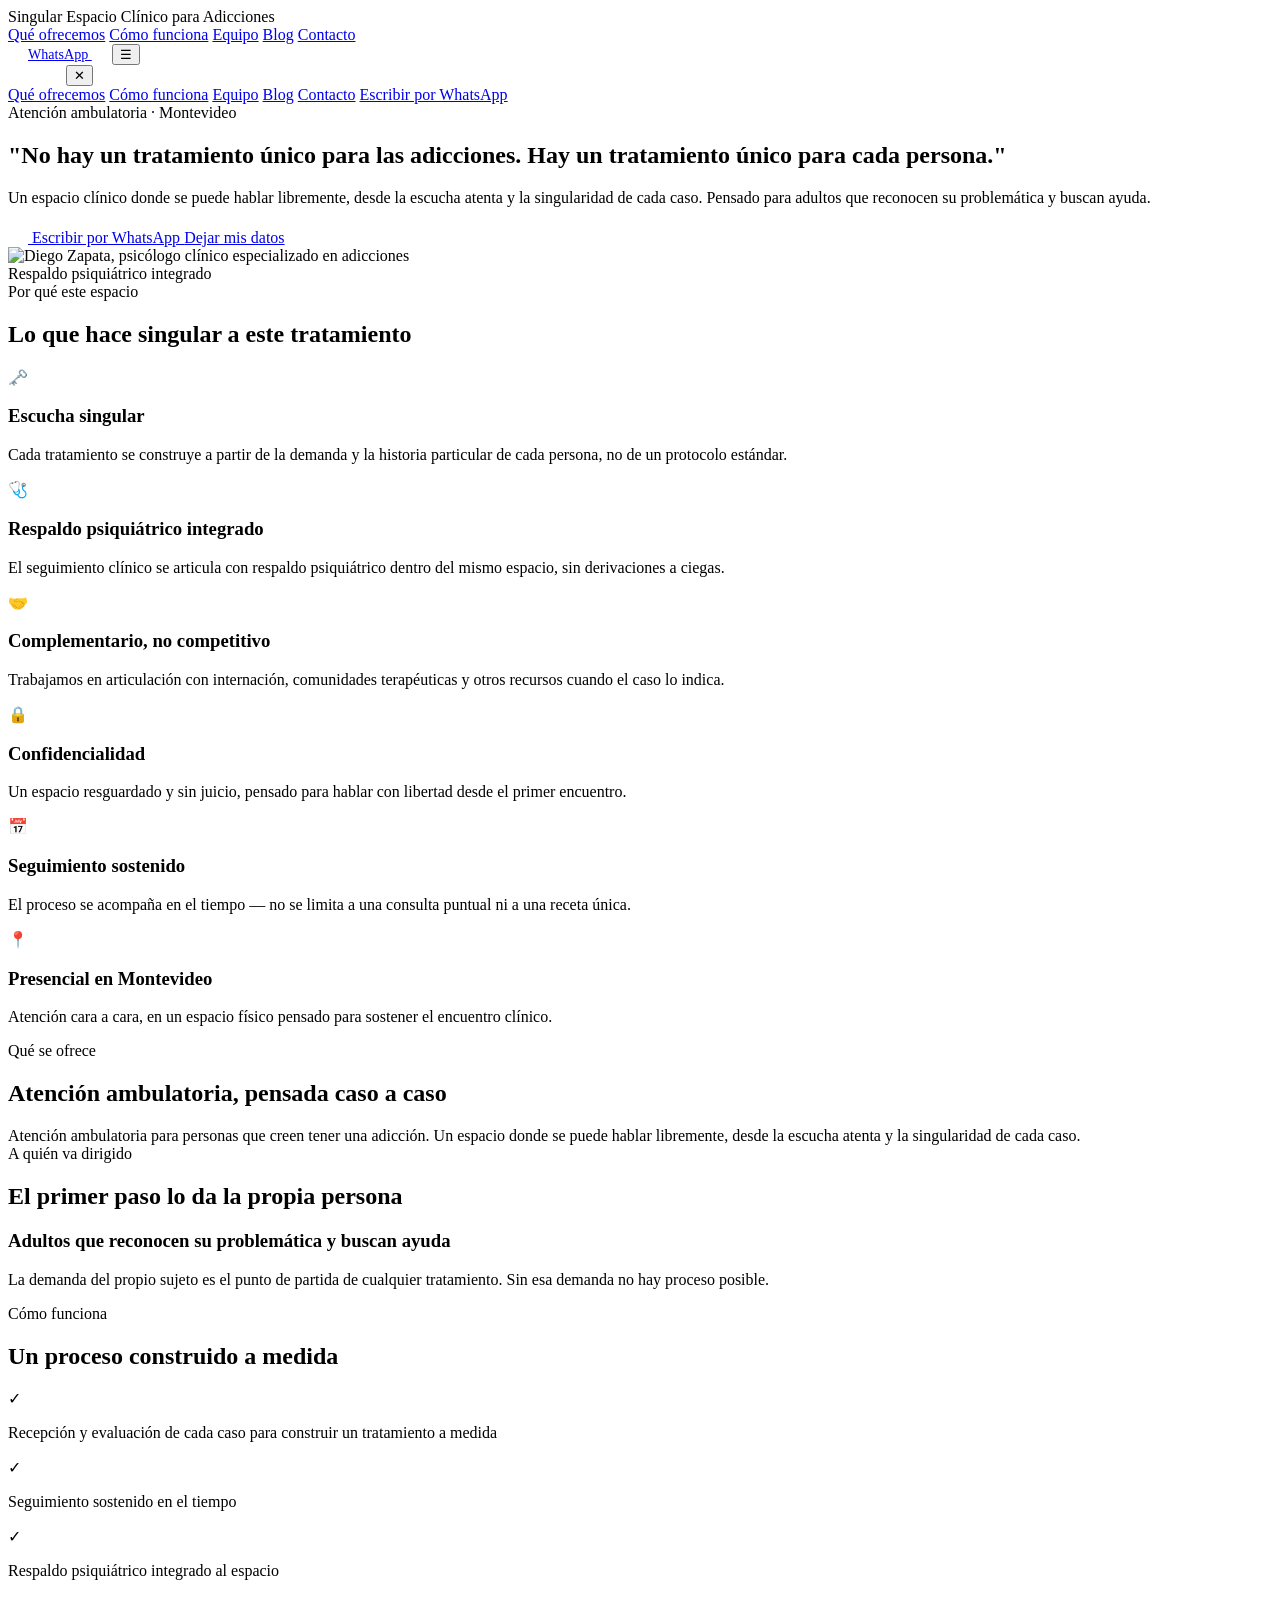
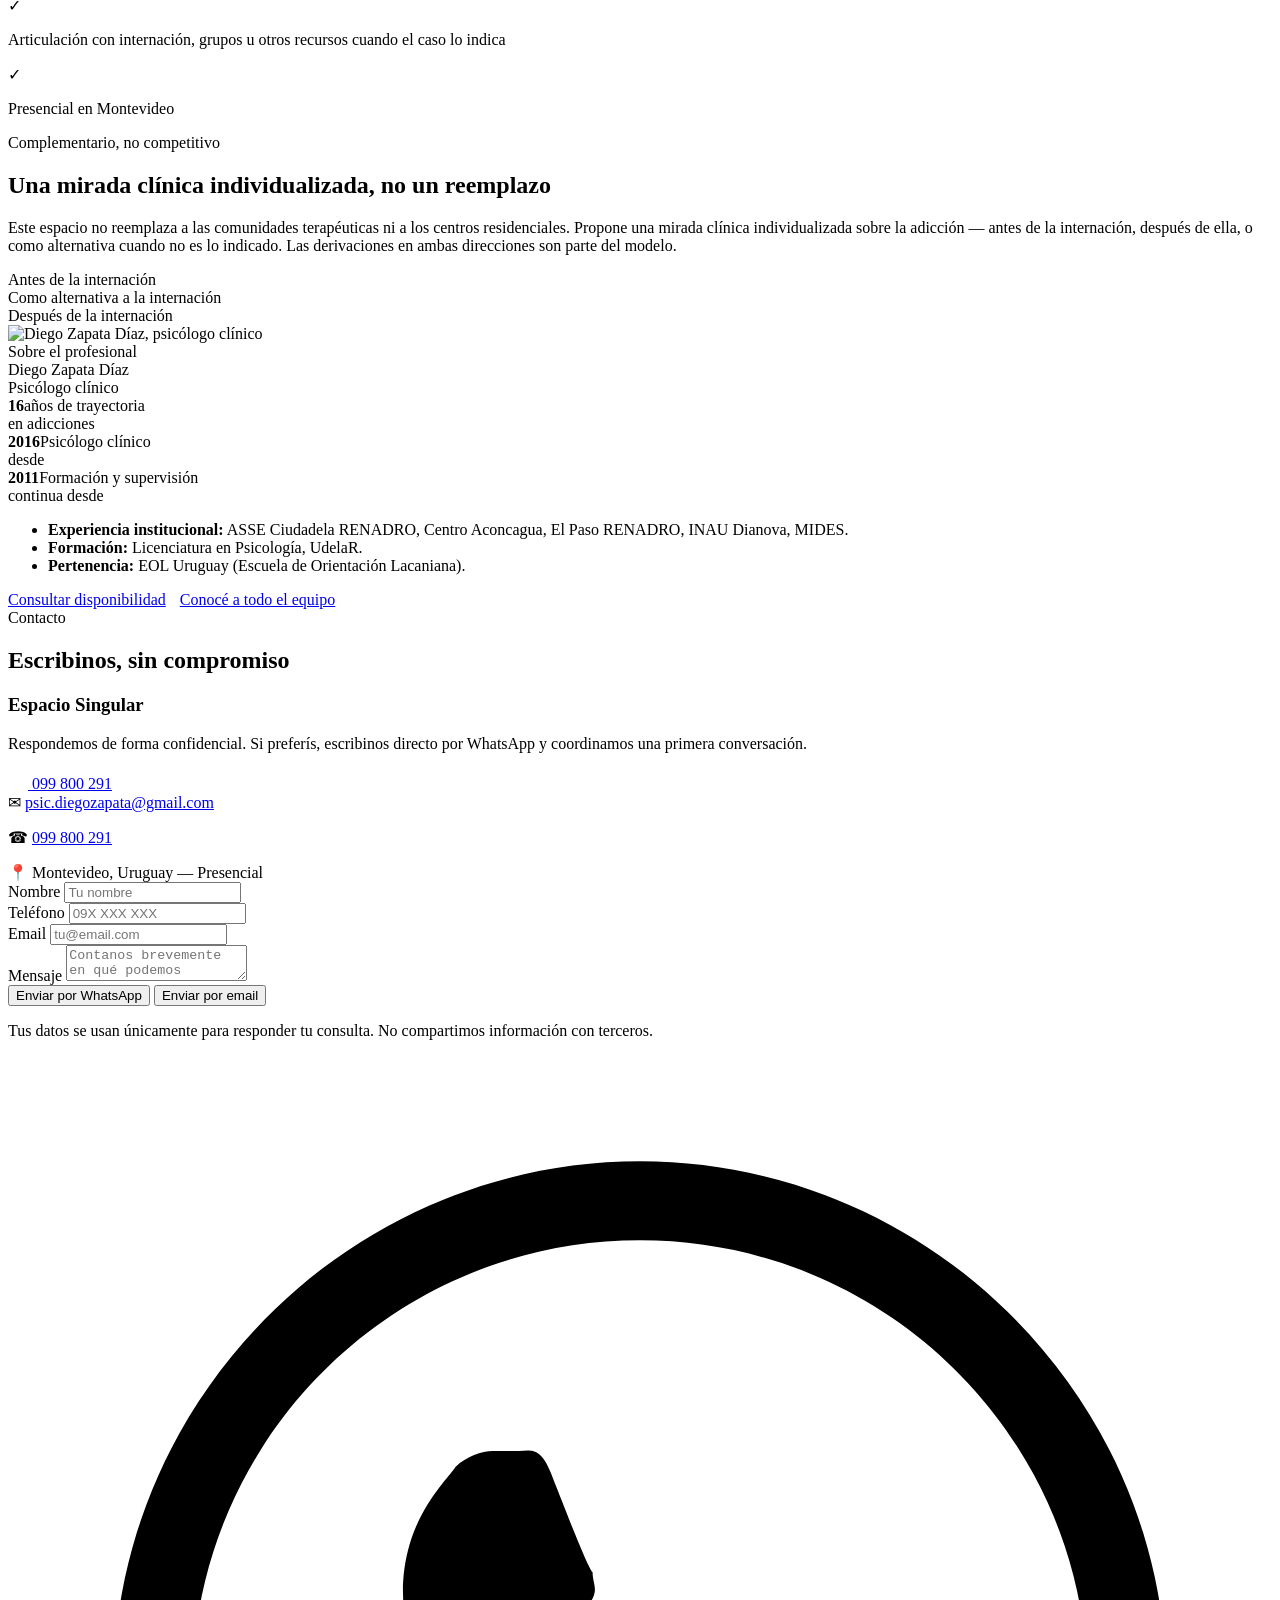
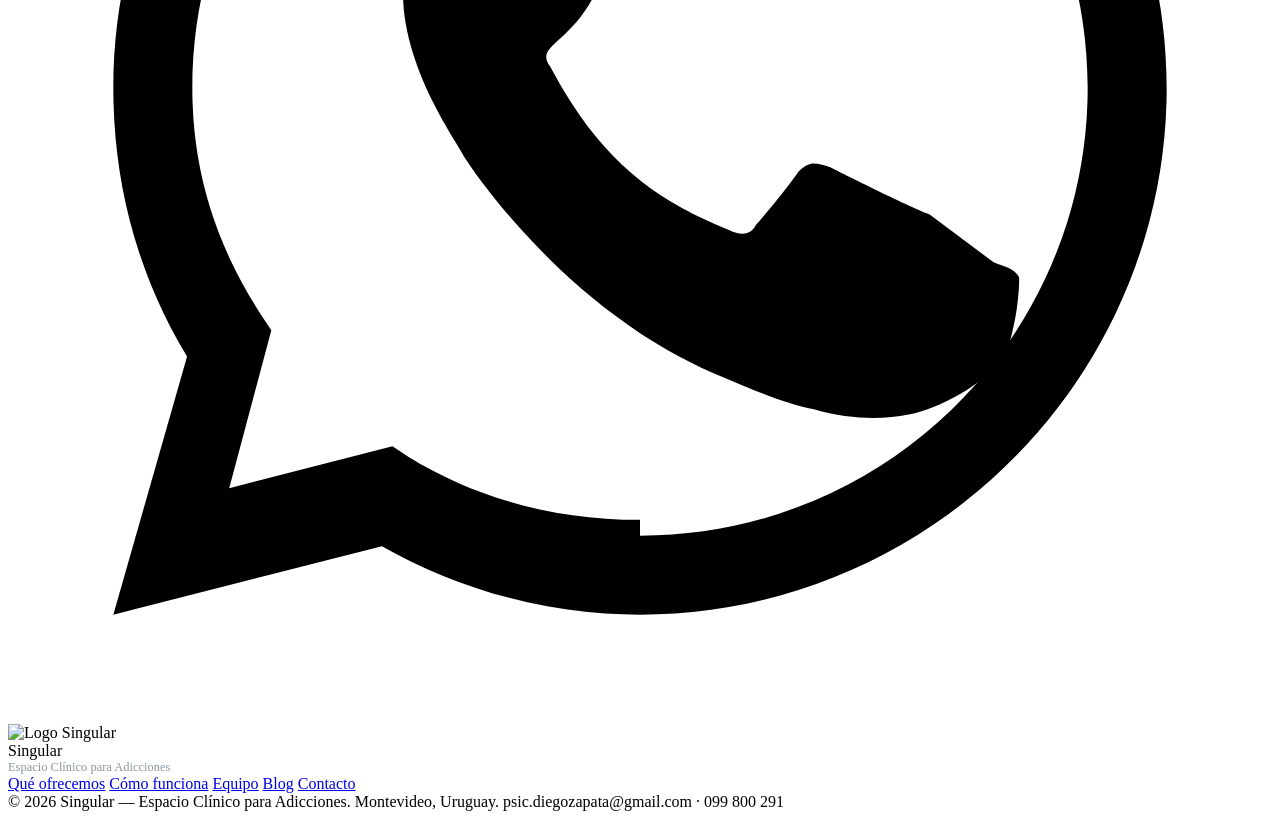
==== index.html @ d4e0ecab "Add files via upload" ====
﻿<!DOCTYPE html>
<html lang="es-UY">
<head>
<meta charset="UTF-8">
<meta name="viewport" content="width=device-width, initial-scale=1.0">
<title>Singular — Espacio Clínico para Adicciones | Montevideo</title>
<meta name="description" content="Atención ambulatoria e individualizada para personas que reconocen una adicción y buscan ayuda. Psicólogo Diego Zapata. Presencial en Montevideo.">
<link rel="preconnect" href="https://fonts.googleapis.com">
<link rel="preconnect" href="https://fonts.gstatic.com" crossorigin>
<link href="https://fonts.googleapis.com/css2?family=Lora:ital,wght@0,500;0,600;0,700;1,500&family=Inter:wght@400;500;600;700;800&display=swap" rel="stylesheet">
<link rel="stylesheet" href="styles.css">
</head>
<body>

<header>
  <nav>
    <div class="brand">
      <span class="brand-name">Singular</span>
      <span class="brand-tag">Espacio Clínico para Adicciones</span>
    </div>
    <div class="nav-links">
      <a href="#que-ofrece">Qué ofrecemos</a>
      <a href="#como-funciona">Cómo funciona</a>
      <a href="equipo.html">Equipo</a>
      <a href="blog.html">Blog</a>
      <a href="#contacto">Contacto</a>
    </div>
    <div class="nav-cta">
      <a class="btn btn-whatsapp" href="https://wa.me/59899800291?text=Hola%2C%20me%20gustar%C3%ADa%20recibir%20informaci%C3%B3n%20sobre%20el%20tratamiento." target="_blank" rel="noopener" style="padding:11px 20px;font-size:.88rem;">
        WhatsApp
      </a>
      <button class="burger" onclick="document.getElementById('mobileMenu').classList.add('open')" aria-label="Abrir menú">☰</button>
    </div>
  </nav>
</header>

<div class="mobile-menu" id="mobileMenu">
  <div class="mobile-menu-top">
    <span class="brand-name" style="color:#fff;">Singular</span>
    <button class="mobile-menu-close" onclick="document.getElementById('mobileMenu').classList.remove('open')" aria-label="Cerrar menú">✕</button>
  </div>
  <a href="#que-ofrece" onclick="document.getElementById('mobileMenu').classList.remove('open')">Qué ofrecemos</a>
  <a href="#como-funciona" onclick="document.getElementById('mobileMenu').classList.remove('open')">Cómo funciona</a>
  <a href="equipo.html">Equipo</a>
  <a href="blog.html">Blog</a>
  <a href="#contacto" onclick="document.getElementById('mobileMenu').classList.remove('open')">Contacto</a>
  <a class="btn btn-whatsapp" style="margin-top:10px;" href="https://wa.me/59899800291?text=Hola%2C%20me%20gustar%C3%ADa%20recibir%20informaci%C3%B3n%20sobre%20el%20tratamiento." target="_blank" rel="noopener">Escribir por WhatsApp</a>
</div>

<!-- HERO -->
<section class="hero" id="inicio">
  <div class="hero-blob"></div>
  <div class="wrap">
    <div>
      <div class="eyebrow">Atención ambulatoria · Montevideo</div>
      <h1 class="quote">"No hay un tratamiento único para las adicciones. Hay <span>un tratamiento único para cada persona.</span>"</h1>
      <p class="hero-sub">Un espacio clínico donde se puede hablar libremente, desde la escucha atenta y la singularidad de cada caso. Pensado para adultos que reconocen su problemática y buscan ayuda.</p>
      <div class="hero-ctas">
        <a class="btn btn-whatsapp" href="https://wa.me/59899800291?text=Hola%2C%20me%20gustar%C3%ADa%20recibir%20informaci%C3%B3n%20sobre%20el%20tratamiento." target="_blank" rel="noopener">
          <svg width="20" height="20" viewBox="0 0 24 24" fill="#fff"><path d="M17.5 14.4c-.3-.1-1.7-.8-1.9-.9-.3-.1-.4-.1-.6.1-.2.3-.7.9-.8 1-.1.2-.3.2-.5.1-1.5-.6-2.5-1.4-3.4-3.1-.3-.4.3-.4.8-1.3.1-.2 0-.3 0-.5-.1-.1-.6-1.4-.8-1.9-.2-.5-.4-.4-.6-.4h-.5c-.2 0-.5.1-.7.3-.2.3-1 1-1 2.4s1 2.8 1.1 3c.1.2 2 3.1 5 4.3.7.3 1.2.5 1.7.6.7.2 1.3.2 1.8.1.6-.1 1.7-.7 1.9-1.3.2-.7.2-1.2.2-1.3-.1-.2-.3-.2-.5-.3z"/><path d="M12 2C6.5 2 2 6.5 2 12c0 1.9.5 3.6 1.4 5.1L2 22l5.1-1.3c1.4.8 3.1 1.3 4.9 1.3 5.5 0 10-4.5 10-10S17.5 2 12 2zm0 18.2c-1.6 0-3.1-.4-4.4-1.2l-.3-.2-3.1.8.8-3-.2-.3C3.9 14.9 3.5 13.5 3.5 12c0-4.7 3.8-8.5 8.5-8.5s8.5 3.8 8.5 8.5-3.8 8.5-8.5 8.5z"/></svg>
          Escribir por WhatsApp
        </a>
        <a class="btn btn-outline" href="#contacto">Dejar mis datos</a>
      </div>
    </div>
    <div class="hero-photo-wrap">
      <img class="hero-photo" src="psic diego zapata image.png" alt="Diego Zapata, psicólogo clínico especializado en adicciones">
      <div class="hero-badge"><span class="dot"></span> Respaldo psiquiátrico integrado</div>
    </div>
  </div>
</section>

<!-- POR QUÉ ESTE ESPACIO -->
<section id="por-que" style="padding-bottom:0;">
  <div class="wrap">
    <div class="section-head center">
      <div class="eyebrow" style="justify-content:center;">Por qué este espacio</div>
      <h2>Lo que hace singular a este tratamiento</h2>
    </div>
    <div class="why-grid">
      <div class="why-card">
        <div class="why-icon">🗝️</div>
        <h3>Escucha singular</h3>
        <p>Cada tratamiento se construye a partir de la demanda y la historia particular de cada persona, no de un protocolo estándar.</p>
      </div>
      <div class="why-card">
        <div class="why-icon">🩺</div>
        <h3>Respaldo psiquiátrico integrado</h3>
        <p>El seguimiento clínico se articula con respaldo psiquiátrico dentro del mismo espacio, sin derivaciones a ciegas.</p>
      </div>
      <div class="why-card">
        <div class="why-icon">🤝</div>
        <h3>Complementario, no competitivo</h3>
        <p>Trabajamos en articulación con internación, comunidades terapéuticas y otros recursos cuando el caso lo indica.</p>
      </div>
      <div class="why-card">
        <div class="why-icon">🔒</div>
        <h3>Confidencialidad</h3>
        <p>Un espacio resguardado y sin juicio, pensado para hablar con libertad desde el primer encuentro.</p>
      </div>
      <div class="why-card">
        <div class="why-icon">📅</div>
        <h3>Seguimiento sostenido</h3>
        <p>El proceso se acompaña en el tiempo — no se limita a una consulta puntual ni a una receta única.</p>
      </div>
      <div class="why-card">
        <div class="why-icon">📍</div>
        <h3>Presencial en Montevideo</h3>
        <p>Atención cara a cara, en un espacio físico pensado para sostener el encuentro clínico.</p>
      </div>
    </div>
  </div>
</section>

<!-- QUÉ SE OFRECE -->
<section id="que-ofrece">
  <div class="wrap">
    <div class="section-head">
      <div class="eyebrow">Qué se ofrece</div>
      <h2>Atención ambulatoria, pensada caso a caso</h2>
    </div>
    <div class="offer-card">
      Atención ambulatoria para personas que creen tener una adicción. Un espacio donde se puede hablar libremente, desde la escucha atenta y la singularidad de cada caso.
    </div>
  </div>
</section>

<!-- A QUIÉN VA DIRIGIDO -->
<section style="padding-top:0;">
  <div class="wrap">
    <div class="section-head">
      <div class="eyebrow">A quién va dirigido</div>
      <h2>El primer paso lo da la propia persona</h2>
    </div>
    <div class="audience-box">
      <h3>Adultos que reconocen su problemática y buscan ayuda</h3>
      <p>La demanda del propio sujeto es el punto de partida de cualquier tratamiento. Sin esa demanda no hay proceso posible.</p>
    </div>
  </div>
</section>

<!-- CÓMO FUNCIONA -->
<section id="como-funciona">
  <div class="wrap">
    <div class="section-head center">
      <div class="eyebrow" style="justify-content:center;">Cómo funciona</div>
      <h2>Un proceso construido a medida</h2>
    </div>
    <div class="steps">
      <div class="step"><div class="check">✓</div><p>Recepción y evaluación de cada caso para construir un tratamiento a medida</p></div>
      <div class="step"><div class="check">✓</div><p>Seguimiento sostenido en el tiempo</p></div>
      <div class="step"><div class="check">✓</div><p>Respaldo psiquiátrico integrado al espacio</p></div>
      <div class="step"><div class="check">✓</div><p>Articulación con internación, grupos u otros recursos cuando el caso lo indica</p></div>
      <div class="step"><div class="check">✓</div><p>Presencial en Montevideo</p></div>
    </div>
  </div>
</section>

<!-- COMPLEMENTARIO -->
<section class="comp-section">
  <div class="wrap">
    <div class="eyebrow">Complementario, no competitivo</div>
    <h2>Una mirada clínica individualizada, no un reemplazo</h2>
    <p>Este espacio no reemplaza a las comunidades terapéuticas ni a los centros residenciales. Propone una mirada clínica individualizada sobre la adicción — antes de la internación, después de ella, o como alternativa cuando no es lo indicado. Las derivaciones en ambas direcciones son parte del modelo.</p>
    <div class="comp-timeline">
      <div class="comp-pill">Antes de la internación</div>
      <div class="comp-pill">Como alternativa a la internación</div>
      <div class="comp-pill">Después de la internación</div>
    </div>
  </div>
</section>

<!-- SOBRE DIEGO -->
<section id="diego">
  <div class="wrap">
    <div class="about">
      <img class="about-photo" src="psic diego zapata image.png" alt="Diego Zapata Díaz, psicólogo clínico">
      <div>
        <div class="eyebrow">Sobre el profesional</div>
        <div class="about-name">Diego Zapata Díaz</div>
        <div class="about-role">Psicólogo clínico</div>
        <div class="stat-row">
          <div class="stat"><b>16</b><span>años de trayectoria<br>en adicciones</span></div>
          <div class="stat"><b>2016</b><span>Psicólogo clínico<br>desde</span></div>
          <div class="stat"><b>2011</b><span>Formación y supervisión<br>continua desde</span></div>
        </div>
        <ul class="cred-list">
          <li><span><b>Experiencia institucional:</b> ASSE Ciudadela RENADRO, Centro Aconcagua, El Paso RENADRO, INAU Dianova, MIDES.</span></li>
          <li><span><b>Formación:</b> Licenciatura en Psicología, UdelaR.</span></li>
          <li><span><b>Pertenencia:</b> EOL Uruguay (Escuela de Orientación Lacaniana).</span></li>
        </ul>
        <div style="display:flex;gap:14px;flex-wrap:wrap;">
          <a class="btn btn-navy" href="#contacto">Consultar disponibilidad</a>
          <a class="btn btn-outline" href="equipo.html">Conocé a todo el equipo</a>
        </div>
      </div>
    </div>
  </div>
</section>

<!-- CONTACTO -->
<section class="contact-section" id="contacto">
  <div class="wrap">
    <div class="section-head center">
      <div class="eyebrow" style="justify-content:center;">Contacto</div>
      <h2>Escribinos, sin compromiso</h2>
    </div>
    <div class="contact-grid">
      <div class="contact-info-card">
        <div>
          <h3>Espacio Singular</h3>
          <p>Respondemos de forma confidencial. Si preferís, escribinos directo por WhatsApp y coordinamos una primera conversación.</p>
        </div>
        <a class="btn btn-whatsapp btn-block" href="https://wa.me/59899800291?text=Hola%2C%20me%20gustar%C3%ADa%20recibir%20informaci%C3%B3n%20sobre%20el%20tratamiento." target="_blank" rel="noopener">
          <svg width="20" height="20" viewBox="0 0 24 24" fill="#fff"><path d="M17.5 14.4c-.3-.1-1.7-.8-1.9-.9-.3-.1-.4-.1-.6.1-.2.3-.7.9-.8 1-.1.2-.3.2-.5.1-1.5-.6-2.5-1.4-3.4-3.1-.3-.4.3-.4.8-1.3.1-.2 0-.3 0-.5-.1-.1-.6-1.4-.8-1.9-.2-.5-.4-.4-.6-.4h-.5c-.2 0-.5.1-.7.3-.2.3-1 1-1 2.4s1 2.8 1.1 3c.1.2 2 3.1 5 4.3.7.3 1.2.5 1.7.6.7.2 1.3.2 1.8.1.6-.1 1.7-.7 1.9-1.3.2-.7.2-1.2.2-1.3-.1-.2-.3-.2-.5-.3z"/><path d="M12 2C6.5 2 2 6.5 2 12c0 1.9.5 3.6 1.4 5.1L2 22l5.1-1.3c1.4.8 3.1 1.3 4.9 1.3 5.5 0 10-4.5 10-10S17.5 2 12 2zm0 18.2c-1.6 0-3.1-.4-4.4-1.2l-.3-.2-3.1.8.8-3-.2-.3C3.9 14.9 3.5 13.5 3.5 12c0-4.7 3.8-8.5 8.5-8.5s8.5 3.8 8.5 8.5-3.8 8.5-8.5 8.5z"/></svg>
          099 800 291
        </a>
        <div style="display:flex;flex-direction:column;gap:16px;">
          <div class="info-line"><span class="ic">✉</span> <a href="mailto:psic.diegozapata@gmail.com">psic.diegozapata@gmail.com</a></div>
          <div class="info-line"><span class="ic">☎</span> <a href="tel:+59899800291">099 800 291</a></div>
          <div class="info-line"><span class="ic">📍</span> Montevideo, Uruguay — Presencial</div>
        </div>
      </div>

      <form class="contact-form" id="contactForm" action="https://formsubmit.co/psic.diegozapata@gmail.com" method="POST">
        <input type="hidden" name="_subject" value="Nueva consulta desde la web de Singular">
        <input type="hidden" name="_captcha" value="false">
        <input type="hidden" name="_template" value="table">
        <div class="field">
          <label for="nombre">Nombre</label>
          <input type="text" id="nombre" name="nombre" placeholder="Tu nombre" required>
        </div>
        <div class="field">
          <label for="telefono">Teléfono</label>
          <input type="tel" id="telefono" name="telefono" placeholder="09X XXX XXX" required>
        </div>
        <div class="field">
          <label for="email">Email</label>
          <input type="email" id="email" name="email" placeholder="tu@email.com">
        </div>
        <div class="field">
          <label for="mensaje">Mensaje</label>
          <textarea id="mensaje" name="mensaje" placeholder="Contanos brevemente en qué podemos ayudarte"></textarea>
        </div>
        <div class="form-actions">
          <button type="button" class="btn btn-whatsapp" onclick="enviarPorWhatsapp()">Enviar por WhatsApp</button>
          <button type="submit" class="btn btn-outline">Enviar por email</button>
        </div>
        <p class="form-msg" id="formMsg"></p>
        <p class="privacy-note">Tus datos se usan únicamente para responder tu consulta. No compartimos información con terceros.</p>
      </form>
    </div>
  </div>
</section>

<a class="float-wa" href="https://wa.me/59899800291?text=Hola%2C%20me%20gustar%C3%ADa%20recibir%20informaci%C3%B3n%20sobre%20el%20tratamiento." target="_blank" rel="noopener" aria-label="Escribir por WhatsApp">
  <svg viewBox="0 0 24 24"><path d="M17.5 14.4c-.3-.1-1.7-.8-1.9-.9-.3-.1-.4-.1-.6.1-.2.3-.7.9-.8 1-.1.2-.3.2-.5.1-1.5-.6-2.5-1.4-3.4-3.1-.3-.4.3-.4.8-1.3.1-.2 0-.3 0-.5-.1-.1-.6-1.4-.8-1.9-.2-.5-.4-.4-.6-.4h-.5c-.2 0-.5.1-.7.3-.2.3-1 1-1 2.4s1 2.8 1.1 3c.1.2 2 3.1 5 4.3.7.3 1.2.5 1.7.6.7.2 1.3.2 1.8.1.6-.1 1.7-.7 1.9-1.3.2-.7.2-1.2.2-1.3-.1-.2-.3-.2-.5-.3z"/><path d="M12 2C6.5 2 2 6.5 2 12c0 1.9.5 3.6 1.4 5.1L2 22l5.1-1.3c1.4.8 3.1 1.3 4.9 1.3 5.5 0 10-4.5 10-10S17.5 2 12 2zm0 18.2c-1.6 0-3.1-.4-4.4-1.2l-.3-.2-3.1.8.8-3-.2-.3C3.9 14.9 3.5 13.5 3.5 12c0-4.7 3.8-8.5 8.5-8.5s8.5 3.8 8.5 8.5-3.8 8.5-8.5 8.5z"/></svg>
</a>

<footer>
  <div class="wrap">
    <div class="footer-top">
      <div class="footer-brand">
        <img class="footer-logo" src="espacio singular logo.png" alt="Logo Singular">
        <div>
          <div class="footer-brand-name">Singular</div>
          <div style="font-size:.78rem;color:#8a97a2;">Espacio Clínico para Adicciones</div>
        </div>
      </div>
      <div class="footer-links">
        <a href="#que-ofrece">Qué ofrecemos</a>
        <a href="#como-funciona">Cómo funciona</a>
        <a href="equipo.html">Equipo</a>
        <a href="blog.html">Blog</a>
        <a href="#contacto">Contacto</a>
      </div>
    </div>
    <div class="footer-bottom">
      <span>© 2026 Singular — Espacio Clínico para Adicciones. Montevideo, Uruguay.</span>
      <span>psic.diegozapata@gmail.com · 099 800 291</span>
    </div>
  </div>
</footer>

<script>
  function enviarPorWhatsapp(){
    var nombre = document.getElementById('nombre').value.trim();
    var telefono = document.getElementById('telefono').value.trim();
    var mensaje = document.getElementById('mensaje').value.trim();

    if(!nombre || !telefono){
      var msg = document.getElementById('formMsg');
      msg.style.display='block';
      msg.style.color='#c0392b';
      msg.textContent='Por favor completá al menos tu nombre y teléfono.';
      return;
    }

    var texto = 'Hola, soy ' + nombre + '. Mi teléfono es ' + telefono + '.';
    if(mensaje){ texto += ' ' + mensaje; }

    var url = 'https://wa.me/59899800291?text=' + encodeURIComponent(texto);
    window.open(url, '_blank');
  }

  document.getElementById('contactForm').addEventListener('submit', function(){
    var msg = document.getElementById('formMsg');
    msg.style.display='block';
    msg.style.color='#227568';
    msg.textContent='Enviando tu consulta...';
  });
</script>

</body>
</html>
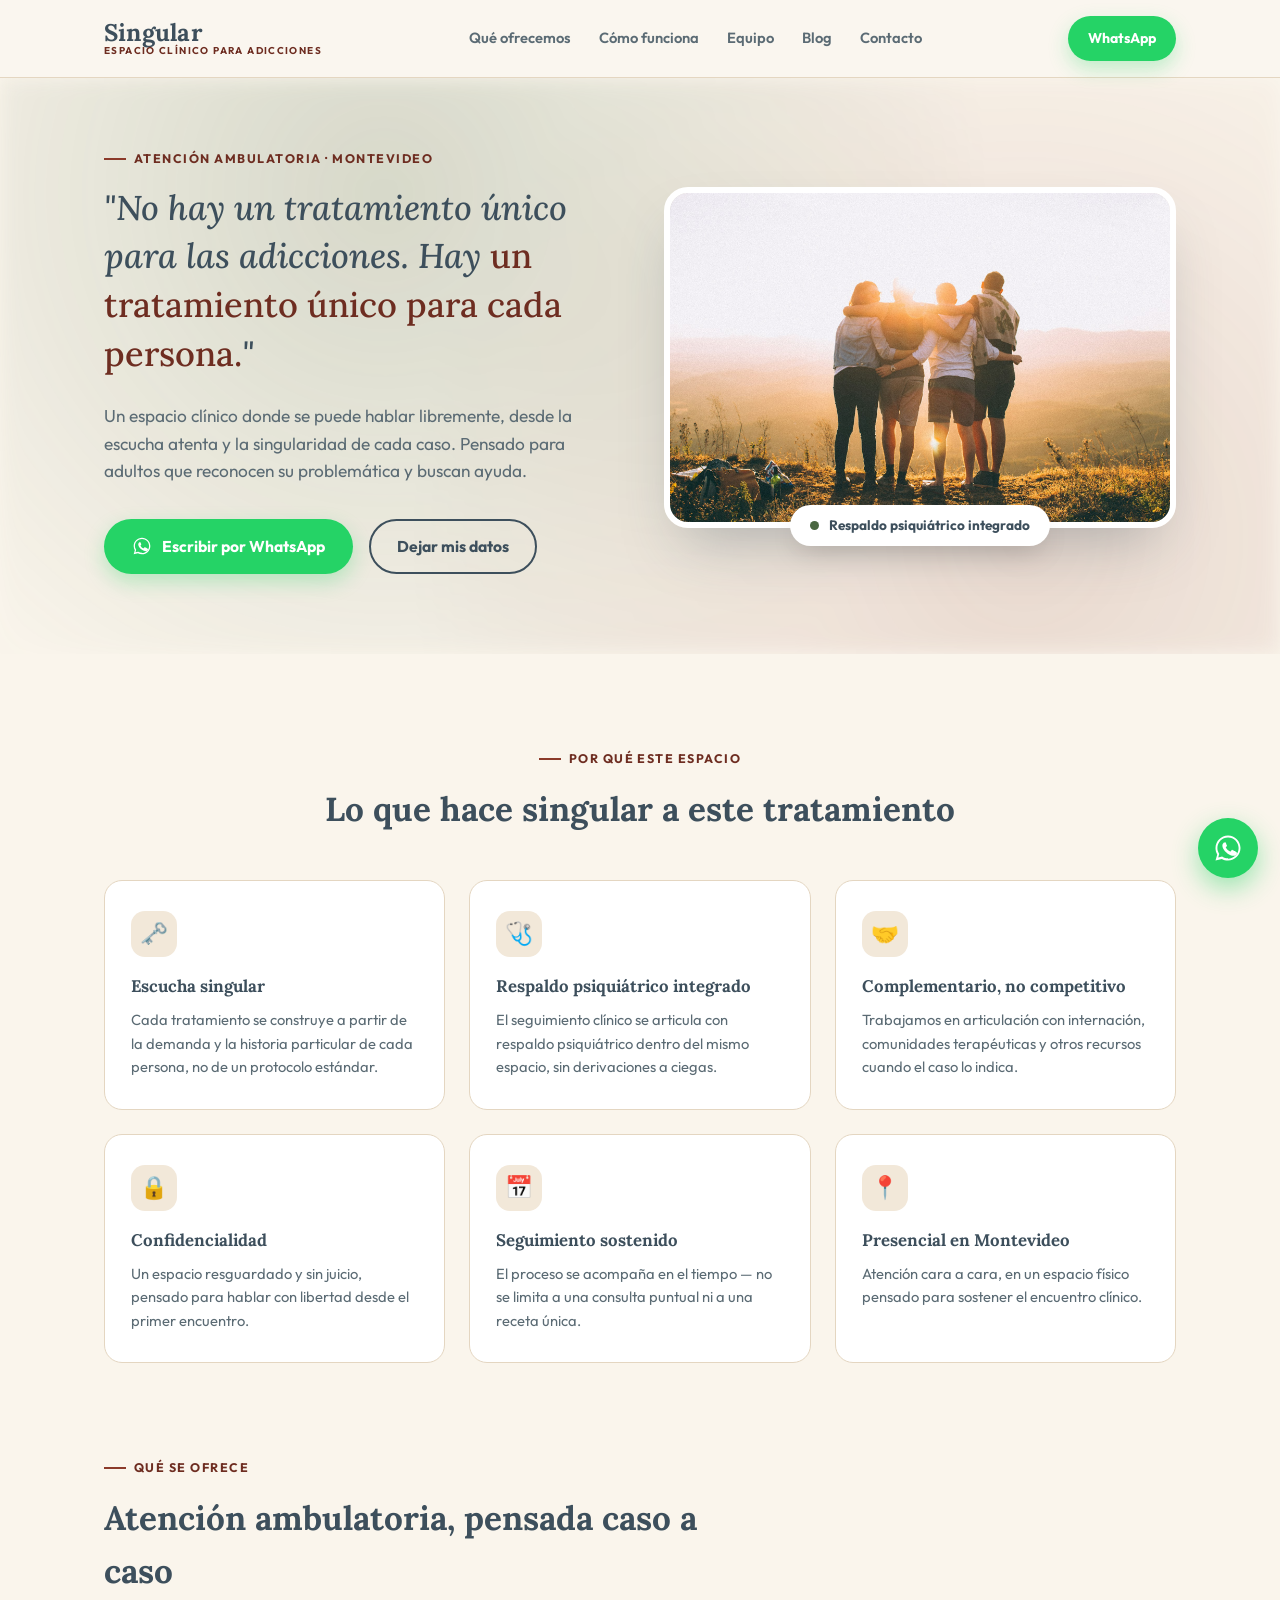
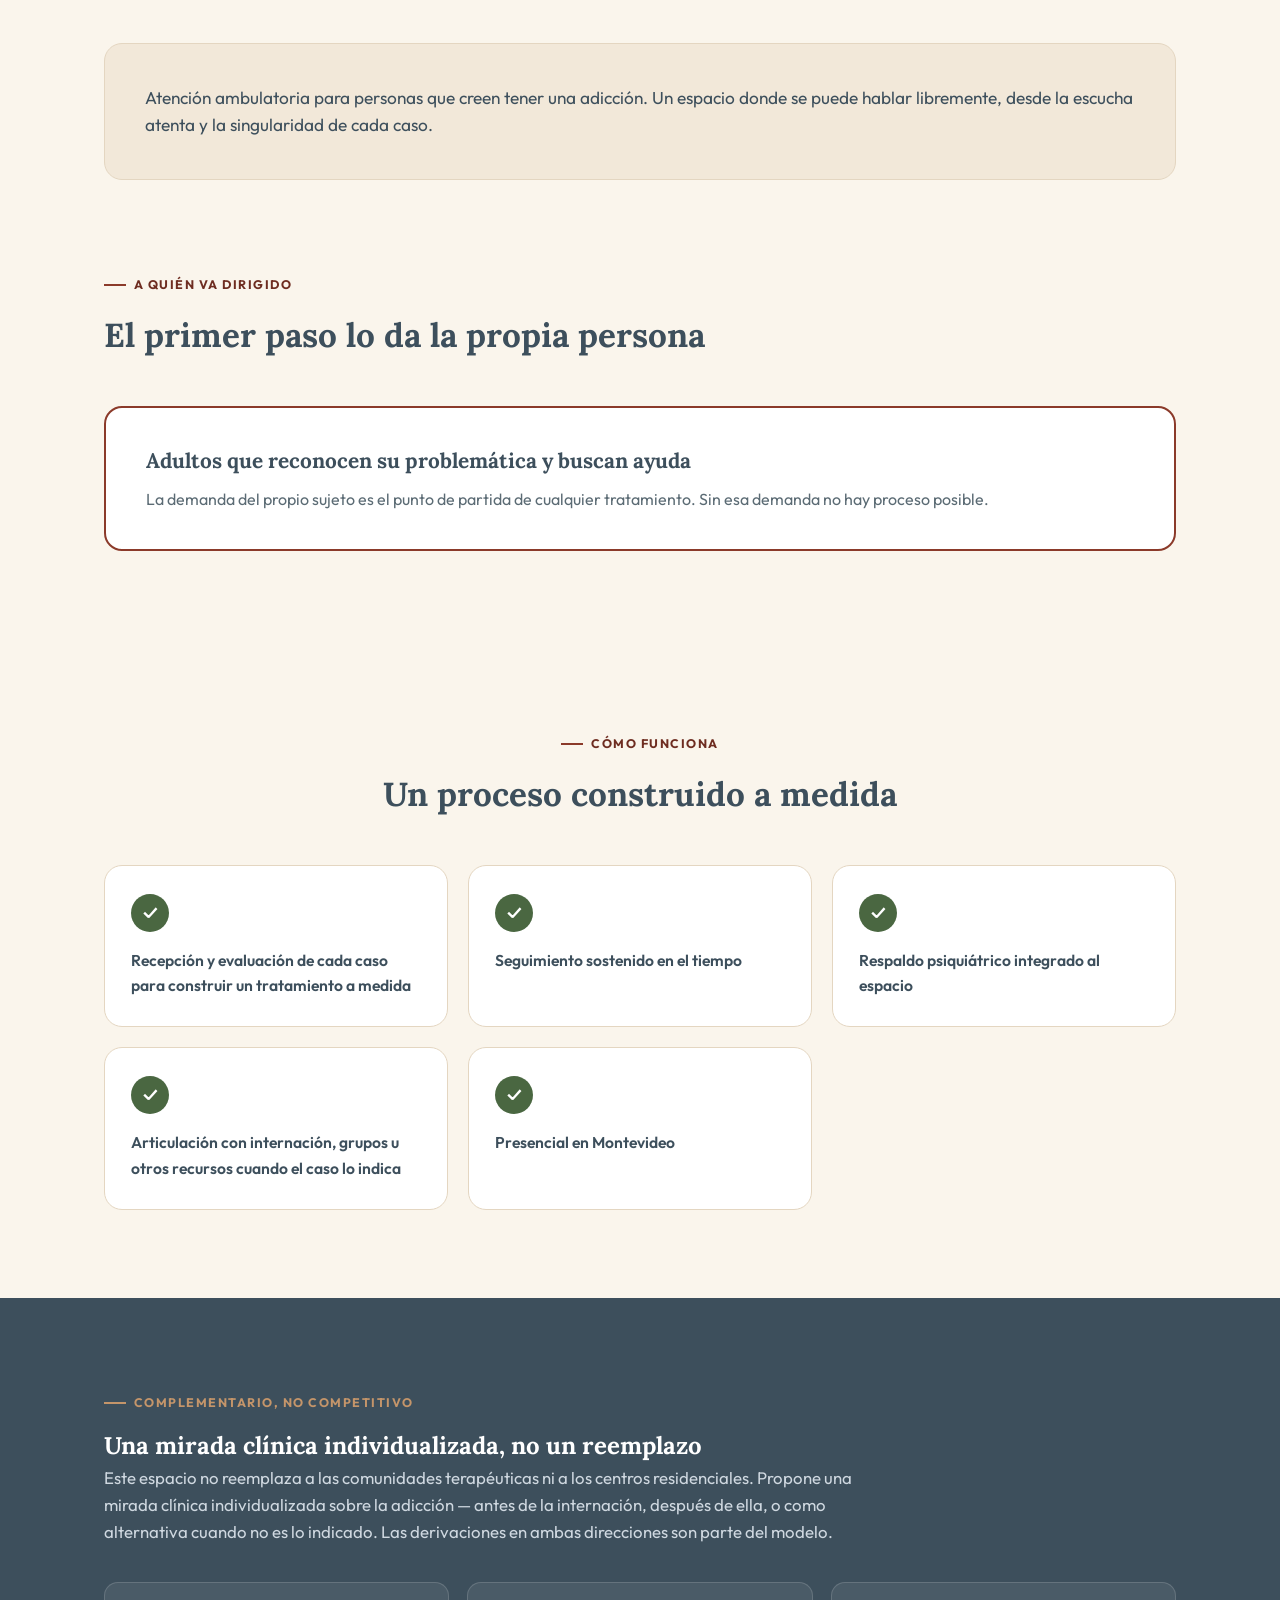
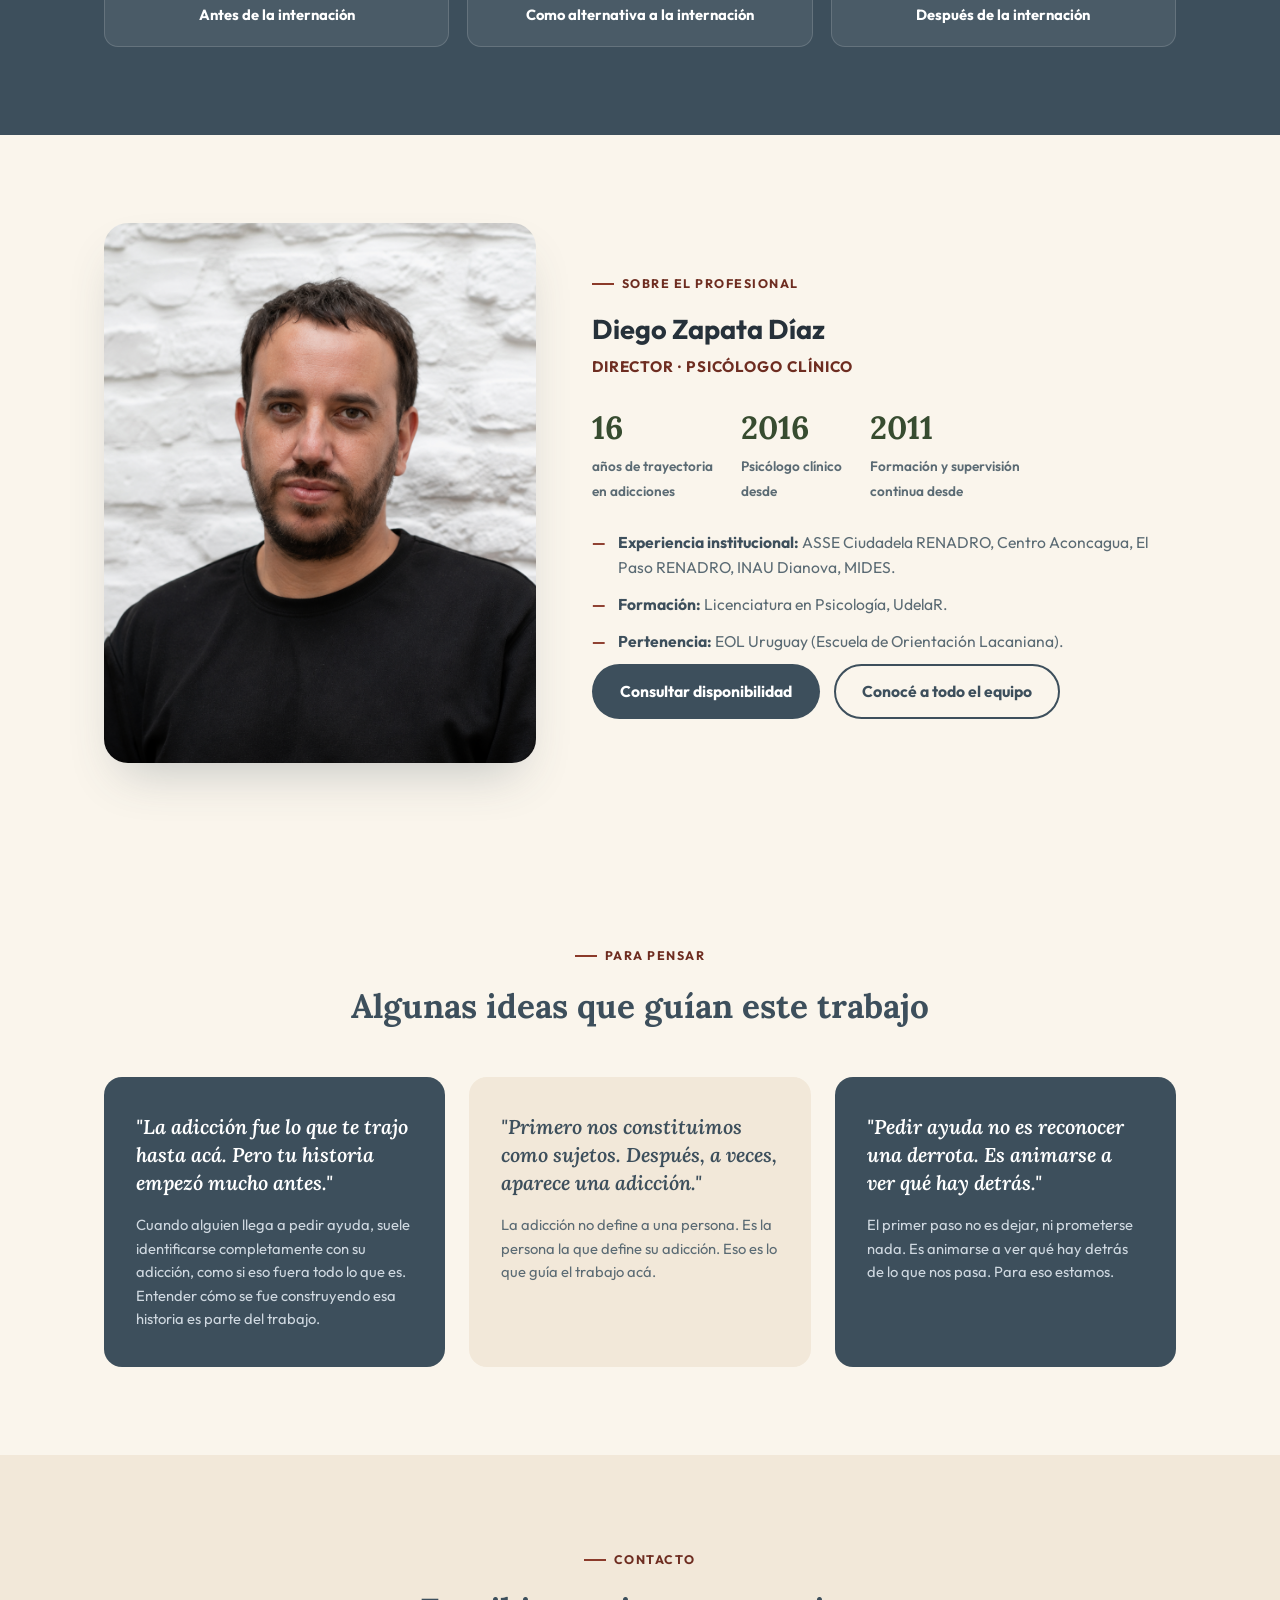
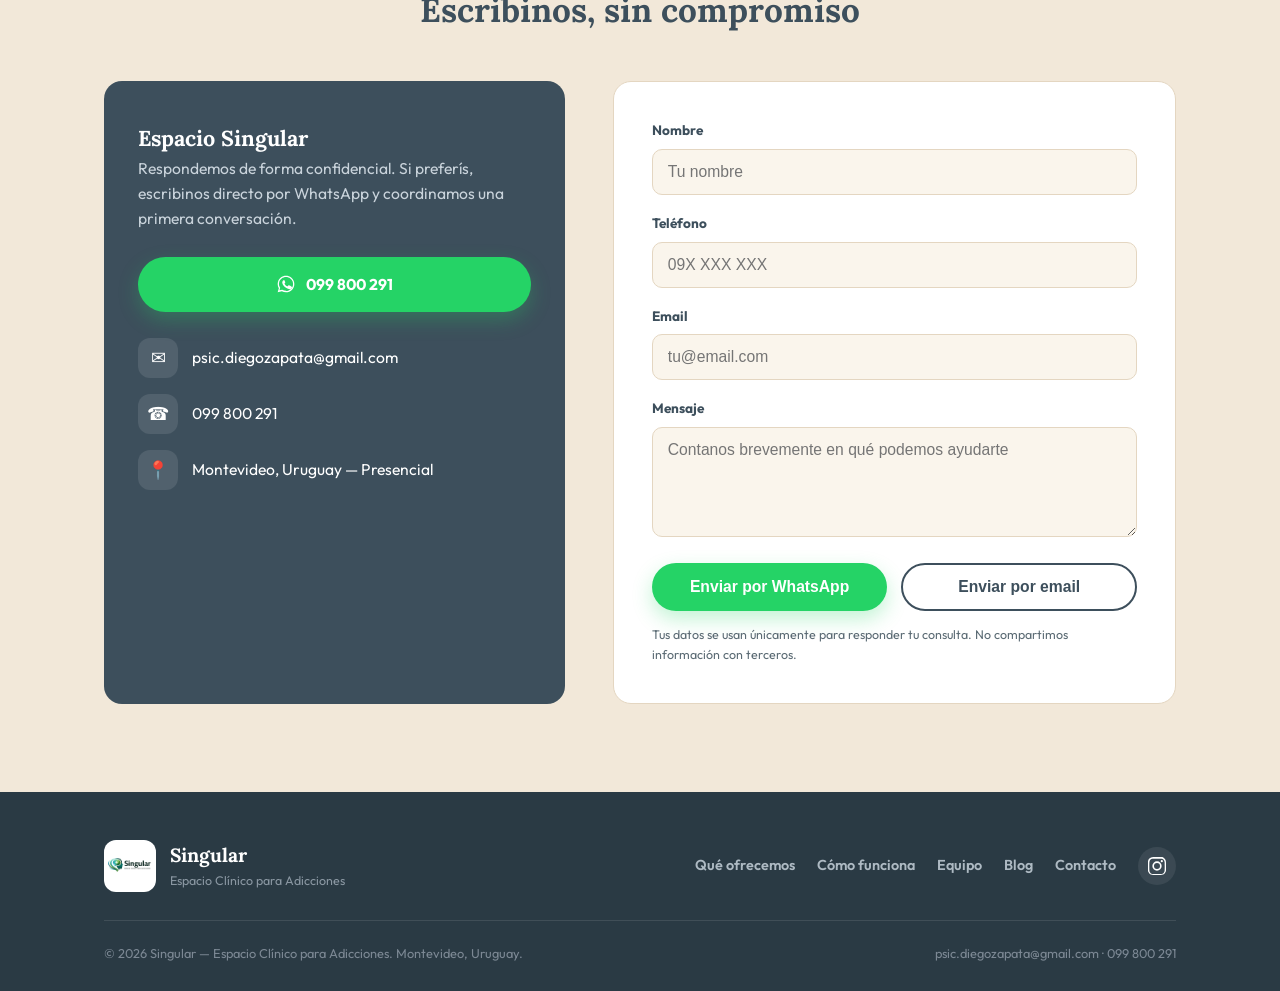
==== commit 2a12350d: "Add files via upload" ====
--- a/index.html
+++ b/index.html
@@ -7,7 +7,7 @@
 <meta name="description" content="Atención ambulatoria e individualizada para personas que reconocen una adicción y buscan ayuda. Psicólogo Diego Zapata. Presencial en Montevideo.">
 <link rel="preconnect" href="https://fonts.googleapis.com">
 <link rel="preconnect" href="https://fonts.gstatic.com" crossorigin>
-<link href="https://fonts.googleapis.com/css2?family=Lora:ital,wght@0,500;0,600;0,700;1,500&family=Inter:wght@400;500;600;700;800&display=swap" rel="stylesheet">
+<link href="https://fonts.googleapis.com/css2?family=Lora:ital,wght@0,500;0,600;0,700;1,500&family=Outfit:wght@400;500;600;700;800&display=swap" rel="stylesheet">
 <link rel="stylesheet" href="styles.css">
 </head>
 <body>
@@ -64,7 +64,7 @@
       </div>
     </div>
     <div class="hero-photo-wrap">
-      <img class="hero-photo" src="psic diego zapata image.png" alt="Diego Zapata, psicólogo clínico especializado en adicciones">
+      <img class="hero-photo" src="image banner hero.jpg" alt="Espacio Singular — acompañamiento cercano en el tratamiento de adicciones">
       <div class="hero-badge"><span class="dot"></span> Respaldo psiquiátrico integrado</div>
     </div>
   </div>
@@ -178,7 +178,7 @@
       <div>
         <div class="eyebrow">Sobre el profesional</div>
         <div class="about-name">Diego Zapata Díaz</div>
-        <div class="about-role">Psicólogo clínico</div>
+        <div class="about-role">Director · Psicólogo clínico</div>
         <div class="stat-row">
           <div class="stat"><b>16</b><span>años de trayectoria<br>en adicciones</span></div>
           <div class="stat"><b>2016</b><span>Psicólogo clínico<br>desde</span></div>
@@ -198,6 +198,30 @@
   </div>
 </section>
 
+<!-- PARA PENSAR -->
+<section>
+  <div class="wrap">
+    <div class="section-head center">
+      <div class="eyebrow" style="justify-content:center;">Para pensar</div>
+      <h2>Algunas ideas que guían este trabajo</h2>
+    </div>
+    <div class="reflect-grid">
+      <div class="reflect-card dark">
+        <h3>"La adicción fue lo que te trajo hasta acá. Pero tu historia empezó mucho antes."</h3>
+        <p>Cuando alguien llega a pedir ayuda, suele identificarse completamente con su adicción, como si eso fuera todo lo que es. Entender cómo se fue construyendo esa historia es parte del trabajo.</p>
+      </div>
+      <div class="reflect-card light">
+        <h3>"Primero nos constituimos como sujetos. Después, a veces, aparece una adicción."</h3>
+        <p>La adicción no define a una persona. Es la persona la que define su adicción. Eso es lo que guía el trabajo acá.</p>
+      </div>
+      <div class="reflect-card dark">
+        <h3>"Pedir ayuda no es reconocer una derrota. Es animarse a ver qué hay detrás."</h3>
+        <p>El primer paso no es dejar, ni prometerse nada. Es animarse a ver qué hay detrás de lo que nos pasa. Para eso estamos.</p>
+      </div>
+    </div>
+  </div>
+</section>
+
 <!-- CONTACTO -->
 <section class="contact-section" id="contacto">
   <div class="wrap">
@@ -273,6 +297,9 @@
         <a href="equipo.html">Equipo</a>
         <a href="blog.html">Blog</a>
         <a href="#contacto">Contacto</a>
+        <a class="footer-social" href="https://www.instagram.com/psic.diegozapata/" target="_blank" rel="noopener" aria-label="Instagram">
+          <svg viewBox="0 0 24 24"><path d="M12 2.2c3.2 0 3.6 0 4.9.07 1.2.06 1.9.24 2.4.4.6.24 1 .5 1.5 1 .4.4.7.9 1 1.5.16.5.34 1.2.4 2.4.06 1.3.07 1.7.07 4.9s0 3.6-.07 4.9c-.06 1.2-.24 1.9-.4 2.4-.24.6-.5 1-1 1.5-.4.4-.9.7-1.5 1-.5.16-1.2.34-2.4.4-1.3.06-1.7.07-4.9.07s-3.6 0-4.9-.07c-1.2-.06-1.9-.24-2.4-.4-.6-.24-1-.5-1.5-1-.4-.4-.7-.9-1-1.5-.16-.5-.34-1.2-.4-2.4-.06-1.3-.07-1.7-.07-4.9s0-3.6.07-4.9c.06-1.2.24-1.9.4-2.4.24-.6.5-1 1-1.5.4-.4.9-.7 1.5-1 .5-.16 1.2-.34 2.4-.4 1.3-.06 1.7-.07 4.9-.07M12 0C8.7 0 8.3 0 7 .07c-1.3.06-2.2.27-3 .58-.8.32-1.5.75-2.2 1.42C1.1 2.75.68 3.45.36 4.25c-.3.8-.5 1.7-.57 3C-.28 8.5-.29 8.9-.29 12s0 3.5.07 4.75c.06 1.3.27 2.2.58 3 .32.8.75 1.5 1.42 2.2.67.67 1.4 1.1 2.2 1.42.8.3 1.7.5 3 .57C8.3 24 8.7 24 12 24s3.7 0 4.95-.07c1.3-.06 2.2-.27 3-.58.8-.32 1.5-.75 2.2-1.42.67-.67 1.1-1.4 1.42-2.2.3-.8.5-1.7.57-3C24 15.7 24 15.3 24 12s0-3.7-.07-4.95c-.06-1.3-.27-2.2-.58-3-.32-.8-.75-1.5-1.42-2.2C21.25 1.1 20.55.68 19.75.36c-.8-.3-1.7-.5-3-.57C15.7 0 15.3 0 12 0z"/><path d="M12 5.8a6.2 6.2 0 1 0 0 12.4 6.2 6.2 0 0 0 0-12.4zm0 10.2a4 4 0 1 1 0-8 4 4 0 0 1 0 8z"/><circle cx="18.4" cy="5.6" r="1.44"/></svg>
+        </a>
       </div>
     </div>
     <div class="footer-bottom">
@@ -306,7 +333,7 @@
   document.getElementById('contactForm').addEventListener('submit', function(){
     var msg = document.getElementById('formMsg');
     msg.style.display='block';
-    msg.style.color='#227568';
+    msg.style.color='#374C30';
     msg.textContent='Enviando tu consulta...';
   });
 </script>
--- a/styles.css
+++ b/styles.css
@@ -0,0 +1,342 @@
+:root{
+  --navy:#3D4F5C;
+  --navy-dark:#2A3A44;
+  --terracota:#8B3A2A;
+  --terracota-dark:#6E2D21;
+  --ocre:#C4956A;
+  --ocre-dark:#A97847;
+  --cream:#F2E8D9;
+  --cream-soft:#FAF5EC;
+  --teal:#4A6741;
+  --teal-dark:#374C30;
+  --whatsapp:#25D366;
+  --whatsapp-dark:#1ea952;
+  --ink:#26313A;
+  --ink-soft:#5B6B74;
+  --line:#E4D6C1;
+  --radius:18px;
+}
+*{box-sizing:border-box;margin:0;padding:0;}
+html{scroll-behavior:smooth;}
+body{
+  font-family:'Outfit',sans-serif;
+  color:var(--ink);
+  background:var(--cream-soft);
+  line-height:1.6;
+  -webkit-font-smoothing:antialiased;
+}
+img{max-width:100%;display:block;}
+a{color:inherit;text-decoration:none;}
+h1,h2,h3{font-family:'Lora',serif;color:var(--navy);}
+.wrap{max-width:1120px;margin:0 auto;padding:0 24px;}
+section{padding:88px 0;}
+.eyebrow{
+  display:inline-flex;align-items:center;gap:8px;
+  font-size:.78rem;font-weight:700;letter-spacing:.12em;text-transform:uppercase;
+  color:var(--terracota-dark);margin-bottom:14px;
+}
+.eyebrow::before{content:"";width:22px;height:2px;background:var(--terracota);display:inline-block;}
+.btn{
+  display:inline-flex;align-items:center;justify-content:center;gap:10px;
+  padding:15px 28px;border-radius:100px;font-weight:700;font-size:.98rem;
+  cursor:pointer;border:none;transition:transform .15s ease, box-shadow .15s ease, background .15s ease;
+  white-space:nowrap;
+}
+.btn:active{transform:scale(.97);}
+.btn-whatsapp{background:var(--whatsapp);color:#fff;box-shadow:0 8px 20px rgba(37,211,102,.28);}
+.btn-whatsapp:hover{background:var(--whatsapp-dark);}
+.btn-outline{background:transparent;color:var(--navy);border:2px solid var(--navy);padding:13px 26px;}
+.btn-outline:hover{background:var(--navy);color:#fff;}
+.btn-navy{background:var(--navy);color:#fff;}
+.btn-navy:hover{background:var(--navy-dark);}
+.btn-block{width:100%;}
+
+/* NAV */
+header{
+  position:sticky;top:0;z-index:50;
+  background:rgba(250,246,239,.92);backdrop-filter:blur(10px);
+  border-bottom:1px solid var(--line);
+}
+nav{
+  display:flex;align-items:center;justify-content:space-between;
+  padding:16px 24px;max-width:1120px;margin:0 auto;
+}
+.brand{display:flex;flex-direction:column;line-height:1.1;}
+.brand-name{font-family:'Lora',serif;font-weight:700;font-size:1.5rem;color:var(--navy);letter-spacing:.01em;}
+.brand-tag{font-size:.62rem;font-weight:700;letter-spacing:.14em;color:var(--terracota-dark);text-transform:uppercase;}
+.nav-links{display:flex;align-items:center;gap:28px;font-size:.92rem;font-weight:600;color:var(--ink-soft);}
+.nav-links a:hover, .nav-links a.active{color:var(--navy);}
+.nav-cta{display:flex;align-items:center;gap:12px;}
+.burger{display:none;background:none;border:none;font-size:1.6rem;color:var(--navy);cursor:pointer;}
+@media(max-width:860px){
+  .nav-links{display:none;}
+  .burger{display:block;}
+}
+
+/* HERO */
+.hero{padding:64px 0 80px;position:relative;overflow:hidden;}
+.hero .wrap{display:grid;grid-template-columns:1fr 1fr;gap:48px;align-items:center;}
+.quote{
+  font-family:'Lora',serif;font-style:italic;font-weight:500;
+  font-size:clamp(1.5rem,3vw,2.15rem);color:var(--navy);
+  line-height:1.42;margin-bottom:24px;
+}
+.quote span{color:var(--terracota-dark);font-style:normal;}
+.hero-sub{font-size:1.08rem;color:var(--ink-soft);max-width:520px;margin-bottom:34px;}
+.hero-ctas{display:flex;gap:16px;flex-wrap:wrap;}
+.hero-photo-wrap{position:relative;display:flex;justify-content:center;}
+.hero-photo{
+  width:100%;max-width:540px;aspect-ratio:3/2;border-radius:24px;object-fit:cover;
+  box-shadow:0 30px 60px -20px rgba(61,79,92,.35);
+  border:6px solid #fff;
+}
+.hero-blob{
+  position:absolute;inset:0;z-index:-1;
+  background:radial-gradient(circle at 30% 20%, rgba(74,103,65,.2), transparent 60%),
+             radial-gradient(circle at 80% 80%, rgba(139,58,42,.15), transparent 55%);
+  filter:blur(10px);
+}
+.hero-badge{
+  position:absolute;bottom:-18px;left:50%;transform:translateX(-50%);
+  background:#fff;border-radius:100px;padding:10px 20px;
+  box-shadow:0 12px 28px -8px rgba(0,0,0,.18);
+  display:flex;align-items:center;gap:10px;font-size:.85rem;font-weight:700;color:var(--navy);
+  white-space:nowrap;
+}
+.hero-badge .dot{width:9px;height:9px;border-radius:50%;background:var(--teal);}
+@media(max-width:860px){
+  .hero .wrap{grid-template-columns:1fr;text-align:center;}
+  .hero-sub{margin-left:auto;margin-right:auto;}
+  .hero-ctas{justify-content:center;}
+  .hero-photo-wrap{order:-1;margin-bottom:12px;}
+}
+
+/* PAGE HERO (Equipo / Blog) */
+.page-hero{padding:64px 0 60px;text-align:center;position:relative;overflow:hidden;}
+.page-hero .wrap{max-width:720px;}
+.page-hero h1{font-size:clamp(2rem,4vw,2.6rem);margin-bottom:16px;}
+.page-hero p{color:var(--ink-soft);font-size:1.08rem;}
+
+/* SECTION HEAD */
+.section-head{max-width:640px;margin-bottom:44px;}
+.section-head.center{margin-left:auto;margin-right:auto;text-align:center;}
+.section-head h2{font-size:clamp(1.6rem,2.6vw,2.1rem);font-weight:700;}
+
+/* WHY US */
+.why-grid{display:grid;grid-template-columns:repeat(3,1fr);gap:24px;}
+.why-card{background:#fff;border:1px solid var(--line);border-radius:var(--radius);padding:30px 26px;}
+.why-icon{
+  width:46px;height:46px;border-radius:14px;background:var(--cream);
+  display:flex;align-items:center;justify-content:center;font-size:1.4rem;margin-bottom:16px;
+}
+.why-card h3{font-size:1.05rem;margin-bottom:8px;}
+.why-card p{color:var(--ink-soft);font-size:.92rem;}
+@media(max-width:860px){.why-grid{grid-template-columns:1fr 1fr;}}
+@media(max-width:560px){.why-grid{grid-template-columns:1fr;}}
+
+/* OFFER */
+.offer-card{
+  background:var(--cream);border:1px solid var(--line);border-radius:var(--radius);
+  padding:40px;font-size:1.08rem;color:var(--navy);
+}
+
+/* AUDIENCE */
+.audience-box{
+  border:2px solid var(--terracota);border-radius:var(--radius);
+  padding:36px 40px;background:#fff;
+}
+.audience-box h3{font-size:1.3rem;margin-bottom:10px;}
+.audience-box p{color:var(--ink-soft);}
+
+/* HOW IT WORKS */
+.steps{display:grid;grid-template-columns:repeat(3,1fr);gap:20px;}
+.step{
+  background:#fff;border:1px solid var(--line);border-radius:var(--radius);
+  padding:28px 26px;
+}
+.step .check{
+  width:38px;height:38px;border-radius:50%;background:var(--teal);color:#fff;
+  display:flex;align-items:center;justify-content:center;font-weight:700;margin-bottom:16px;font-size:1.1rem;
+}
+.step p{font-weight:600;color:var(--navy);font-size:.98rem;}
+@media(max-width:860px){.steps{grid-template-columns:1fr 1fr;}}
+@media(max-width:560px){.steps{grid-template-columns:1fr;}}
+
+/* COMPLEMENTARY */
+.comp-section{background:var(--navy);color:#fff;}
+.comp-section .eyebrow{color:var(--ocre);}
+.comp-section .eyebrow::before{background:var(--ocre);}
+.comp-section h2{color:#fff;}
+.comp-section p{color:#cfd8e0;font-size:1.05rem;max-width:760px;}
+.comp-timeline{display:flex;gap:18px;margin-top:36px;flex-wrap:wrap;}
+.comp-pill{
+  flex:1;min-width:160px;background:rgba(255,255,255,.07);border:1px solid rgba(255,255,255,.15);
+  border-radius:14px;padding:20px;text-align:center;font-weight:700;font-size:.92rem;
+}
+
+/* ABOUT */
+.about{display:grid;grid-template-columns:.85fr 1.15fr;gap:56px;align-items:center;}
+.about-photo{
+  border-radius:24px;object-fit:cover;width:100%;aspect-ratio:4/5;
+  box-shadow:0 24px 50px -18px rgba(61,79,92,.3);
+}
+.about-name{font-size:1.7rem;font-weight:700;margin-bottom:4px;}
+.about-role{color:var(--terracota-dark);font-weight:700;font-size:.95rem;text-transform:uppercase;letter-spacing:.06em;margin-bottom:22px;}
+.stat-row{display:flex;gap:28px;margin-bottom:26px;flex-wrap:wrap;}
+.stat{}
+.stat b{display:block;font-family:'Lora',serif;font-size:2rem;color:var(--teal-dark);}
+.stat span{font-size:.85rem;color:var(--ink-soft);font-weight:600;}
+.cred-list{list-style:none;display:flex;flex-direction:column;gap:12px;margin-bottom:10px;}
+.cred-list li{display:flex;gap:12px;font-size:.98rem;color:var(--ink-soft);}
+.cred-list li::before{content:"—";color:var(--terracota);font-weight:700;flex-shrink:0;}
+.cred-list b{color:var(--navy);}
+@media(max-width:860px){.about{grid-template-columns:1fr;}.about-photo{max-width:320px;margin:0 auto 8px;}}
+
+/* TEAM */
+.team-grid{display:grid;grid-template-columns:repeat(3,1fr);gap:28px;}
+.team-card{
+  background:#fff;border:1px solid var(--line);border-radius:var(--radius);
+  padding:30px;text-align:center;display:flex;flex-direction:column;align-items:center;
+}
+.team-photo{
+  width:150px;height:150px;border-radius:50%;object-fit:cover;margin-bottom:20px;
+  border:5px solid var(--cream);box-shadow:0 14px 30px -12px rgba(61,79,92,.3);
+}
+.avatar-placeholder{
+  width:150px;height:150px;border-radius:50%;margin-bottom:20px;
+  border:5px solid var(--cream);box-shadow:0 14px 30px -12px rgba(61,79,92,.3);
+  background:linear-gradient(145deg, #E3E7D9, var(--cream));
+  display:flex;align-items:center;justify-content:center;
+}
+.avatar-placeholder svg{width:64px;height:64px;fill:#8C9A83;}
+.team-name{font-size:1.2rem;font-weight:700;color:var(--navy);margin-bottom:2px;}
+.team-role{color:var(--terracota-dark);font-weight:700;font-size:.8rem;text-transform:uppercase;letter-spacing:.06em;margin-bottom:14px;}
+.team-bio{color:var(--ink-soft);font-size:.94rem;margin-bottom:14px;}
+.placeholder-note{
+  font-size:.74rem;font-weight:700;color:var(--teal-dark);background:#EAF0E3;
+  border-radius:100px;padding:5px 12px;text-transform:uppercase;letter-spacing:.04em;
+}
+@media(max-width:860px){.team-grid{grid-template-columns:1fr;max-width:380px;margin:0 auto;}}
+
+/* BLOG */
+.blog-grid{display:grid;grid-template-columns:repeat(3,1fr);gap:28px;align-items:start;}
+.blog-card{
+  background:#fff;border:1px solid var(--line);border-radius:var(--radius);
+  overflow:hidden;display:flex;flex-direction:column;
+}
+.blog-cover{
+  height:150px;display:flex;align-items:center;justify-content:center;font-size:2.4rem;
+}
+.blog-cover.c1{background:linear-gradient(135deg,#4A6741,#2A3A44);}
+.blog-cover.c2{background:linear-gradient(135deg,#8B3A2A,#3D4F5C);}
+.blog-cover.c3{background:linear-gradient(135deg,#C4956A,#4A6741);}
+.blog-body{padding:26px 26px 30px;display:flex;flex-direction:column;flex:1;}
+.blog-tag{
+  align-self:flex-start;font-size:.72rem;font-weight:700;text-transform:uppercase;letter-spacing:.06em;
+  color:var(--teal-dark);background:#EAF0E3;padding:5px 12px;border-radius:100px;margin-bottom:14px;
+}
+.blog-title{font-size:1.18rem;font-weight:700;color:var(--navy);margin-bottom:10px;line-height:1.35;}
+.blog-excerpt{color:var(--ink-soft);font-size:.94rem;margin-bottom:16px;}
+.blog-meta{font-size:.78rem;color:var(--ink-soft);margin-bottom:16px;display:flex;gap:10px;}
+.blog-card details{margin-top:auto;}
+.blog-card summary{
+  cursor:pointer;font-weight:700;color:var(--navy);font-size:.92rem;list-style:none;
+  display:flex;align-items:center;gap:8px;
+}
+.blog-card summary::-webkit-details-marker{display:none;}
+.blog-card summary::after{content:"→";transition:transform .15s ease;}
+.blog-card details[open] summary::after{transform:rotate(90deg);}
+.blog-full{margin-top:16px;padding-top:16px;border-top:1px solid var(--line);color:var(--ink-soft);font-size:.94rem;}
+.blog-full p{margin-bottom:14px;}
+.blog-full h4{font-family:'Lora',serif;color:var(--navy);font-size:1rem;margin-bottom:8px;}
+@media(max-width:860px){.blog-grid{grid-template-columns:1fr;max-width:480px;margin:0 auto;}}
+
+/* REFLECT (tono de redes) */
+.reflect-grid{display:grid;grid-template-columns:repeat(3,1fr);gap:24px;}
+.reflect-card{border-radius:var(--radius);padding:36px 32px;display:flex;flex-direction:column;gap:16px;}
+.reflect-card.dark{background:var(--navy);color:#fff;}
+.reflect-card.light{background:var(--cream);color:var(--navy);}
+.reflect-card h3{font-family:'Lora',serif;font-style:italic;font-weight:600;font-size:1.25rem;line-height:1.4;}
+.reflect-card.dark h3{color:#fff;}
+.reflect-card p{font-size:.92rem;line-height:1.6;}
+.reflect-card.dark p{color:#cfd8e0;}
+.reflect-card.light p{color:var(--ink-soft);}
+@media(max-width:860px){.reflect-grid{grid-template-columns:1fr;max-width:480px;margin:0 auto;}}
+
+/* CONTACT */
+.contact-section{background:var(--cream);}
+.contact-grid{display:grid;grid-template-columns:.9fr 1.1fr;gap:48px;}
+.contact-info-card{
+  background:var(--navy);color:#fff;border-radius:var(--radius);padding:40px 34px;
+  display:flex;flex-direction:column;gap:26px;
+}
+.contact-info-card h3{color:#fff;font-size:1.35rem;}
+.contact-info-card p{color:#c9d3db;font-size:.98rem;}
+.info-line{display:flex;align-items:center;gap:14px;font-size:.98rem;}
+.info-line .ic{
+  width:40px;height:40px;border-radius:12px;background:rgba(255,255,255,.1);
+  display:flex;align-items:center;justify-content:center;flex-shrink:0;font-size:1.1rem;
+}
+.info-line a:hover{text-decoration:underline;}
+.contact-form{
+  background:#fff;border-radius:var(--radius);padding:38px;border:1px solid var(--line);
+}
+.field{margin-bottom:18px;}
+.field label{display:block;font-size:.85rem;font-weight:700;color:var(--navy);margin-bottom:7px;}
+.field input, .field textarea{
+  width:100%;padding:13px 15px;border:1.5px solid var(--line);border-radius:10px;
+  font-family:'Inter',sans-serif;font-size:.98rem;background:var(--cream-soft);
+  transition:border-color .15s ease;
+}
+.field input:focus, .field textarea:focus{outline:none;border-color:var(--teal);background:#fff;}
+.field textarea{resize:vertical;min-height:110px;}
+.form-actions{display:flex;gap:14px;flex-wrap:wrap;margin-top:6px;}
+.form-actions .btn{flex:1;min-width:180px;}
+.privacy-note{font-size:.78rem;color:var(--ink-soft);margin-top:14px;}
+.form-msg{font-size:.88rem;font-weight:600;margin-top:10px;display:none;}
+
+/* FOOTER */
+footer{background:var(--navy-dark);color:#aebac3;padding:48px 0 28px;}
+.footer-top{display:flex;justify-content:space-between;align-items:center;gap:24px;flex-wrap:wrap;padding-bottom:28px;border-bottom:1px solid rgba(255,255,255,.1);margin-bottom:22px;}
+.footer-brand{display:flex;align-items:center;gap:14px;}
+.footer-logo{width:52px;height:52px;border-radius:12px;object-fit:cover;background:#fff;}
+.footer-brand-name{font-family:'Lora',serif;color:#fff;font-weight:700;font-size:1.2rem;}
+.footer-links{display:flex;gap:22px;font-size:.9rem;font-weight:600;flex-wrap:wrap;align-items:center;}
+.footer-links a:hover{color:#fff;}
+.footer-social{
+  width:38px;height:38px;border-radius:50%;background:rgba(255,255,255,.08);
+  display:flex;align-items:center;justify-content:center;transition:background .15s ease;
+}
+.footer-social:hover{background:rgba(255,255,255,.18);}
+.footer-social svg{width:18px;height:18px;fill:#fff;}
+.footer-bottom{font-size:.8rem;color:#7c8894;display:flex;justify-content:space-between;flex-wrap:wrap;gap:10px;}
+
+/* FLOATING WHATSAPP */
+.float-wa{
+  position:fixed;bottom:22px;right:22px;z-index:60;
+  width:60px;height:60px;border-radius:50%;background:var(--whatsapp);
+  display:flex;align-items:center;justify-content:center;
+  box-shadow:0 10px 26px rgba(37,211,102,.45);
+  animation:pulse 2.6s infinite;
+}
+.float-wa svg{width:30px;height:30px;fill:#fff;}
+@keyframes pulse{
+  0%{box-shadow:0 0 0 0 rgba(37,211,102,.5),0 10px 26px rgba(37,211,102,.45);}
+  70%{box-shadow:0 0 0 14px rgba(37,211,102,0),0 10px 26px rgba(37,211,102,.45);}
+  100%{box-shadow:0 0 0 0 rgba(37,211,102,0),0 10px 26px rgba(37,211,102,.45);}
+}
+
+/* MOBILE MENU */
+.mobile-menu{
+  display:none;position:fixed;inset:0;background:var(--navy-dark);z-index:70;
+  flex-direction:column;padding:26px 28px;gap:26px;
+}
+.mobile-menu.open{display:flex;}
+.mobile-menu a{color:#fff;font-size:1.2rem;font-weight:700;font-family:'Lora',serif;}
+.mobile-menu-top{display:flex;justify-content:space-between;align-items:center;}
+.mobile-menu-close{background:none;border:none;color:#fff;font-size:1.8rem;cursor:pointer;}
+
+@media(max-width:640px){
+  section{padding:60px 0;}
+  .hero{padding:44px 0 56px;}
+}
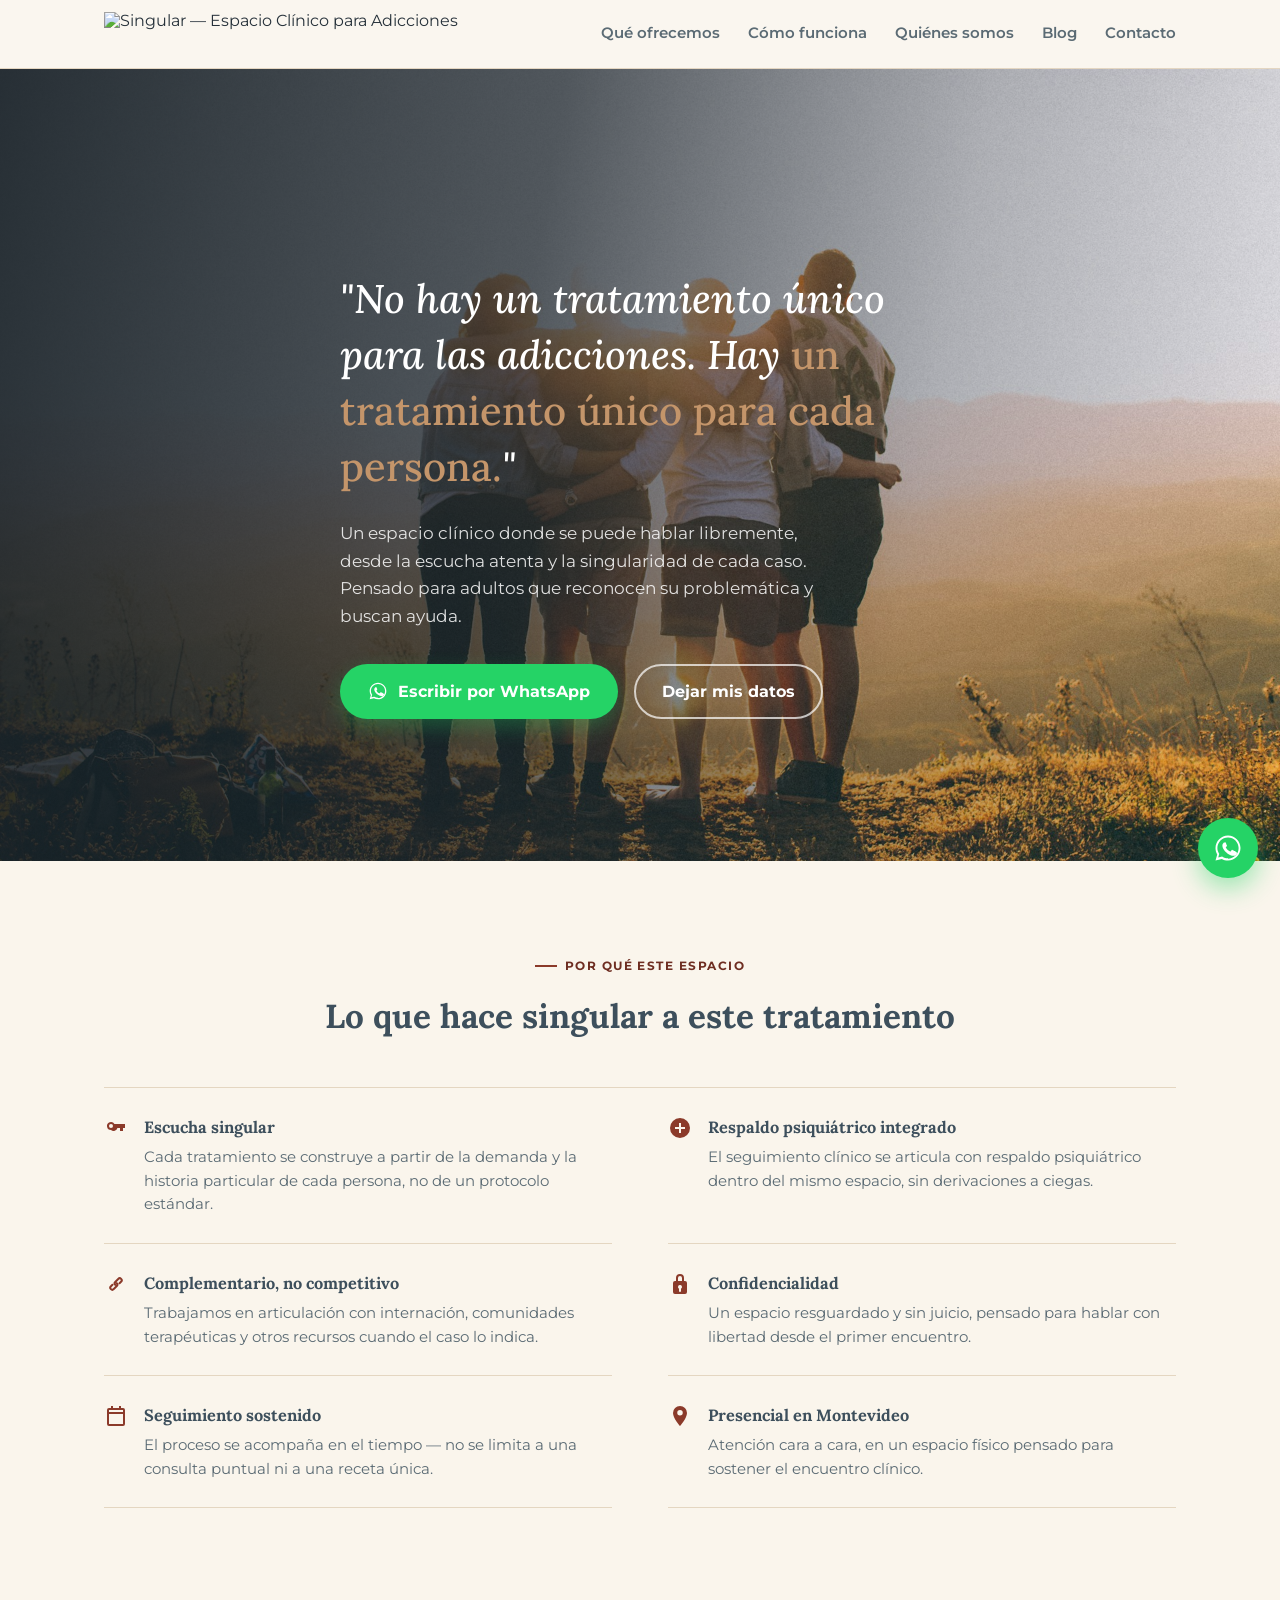
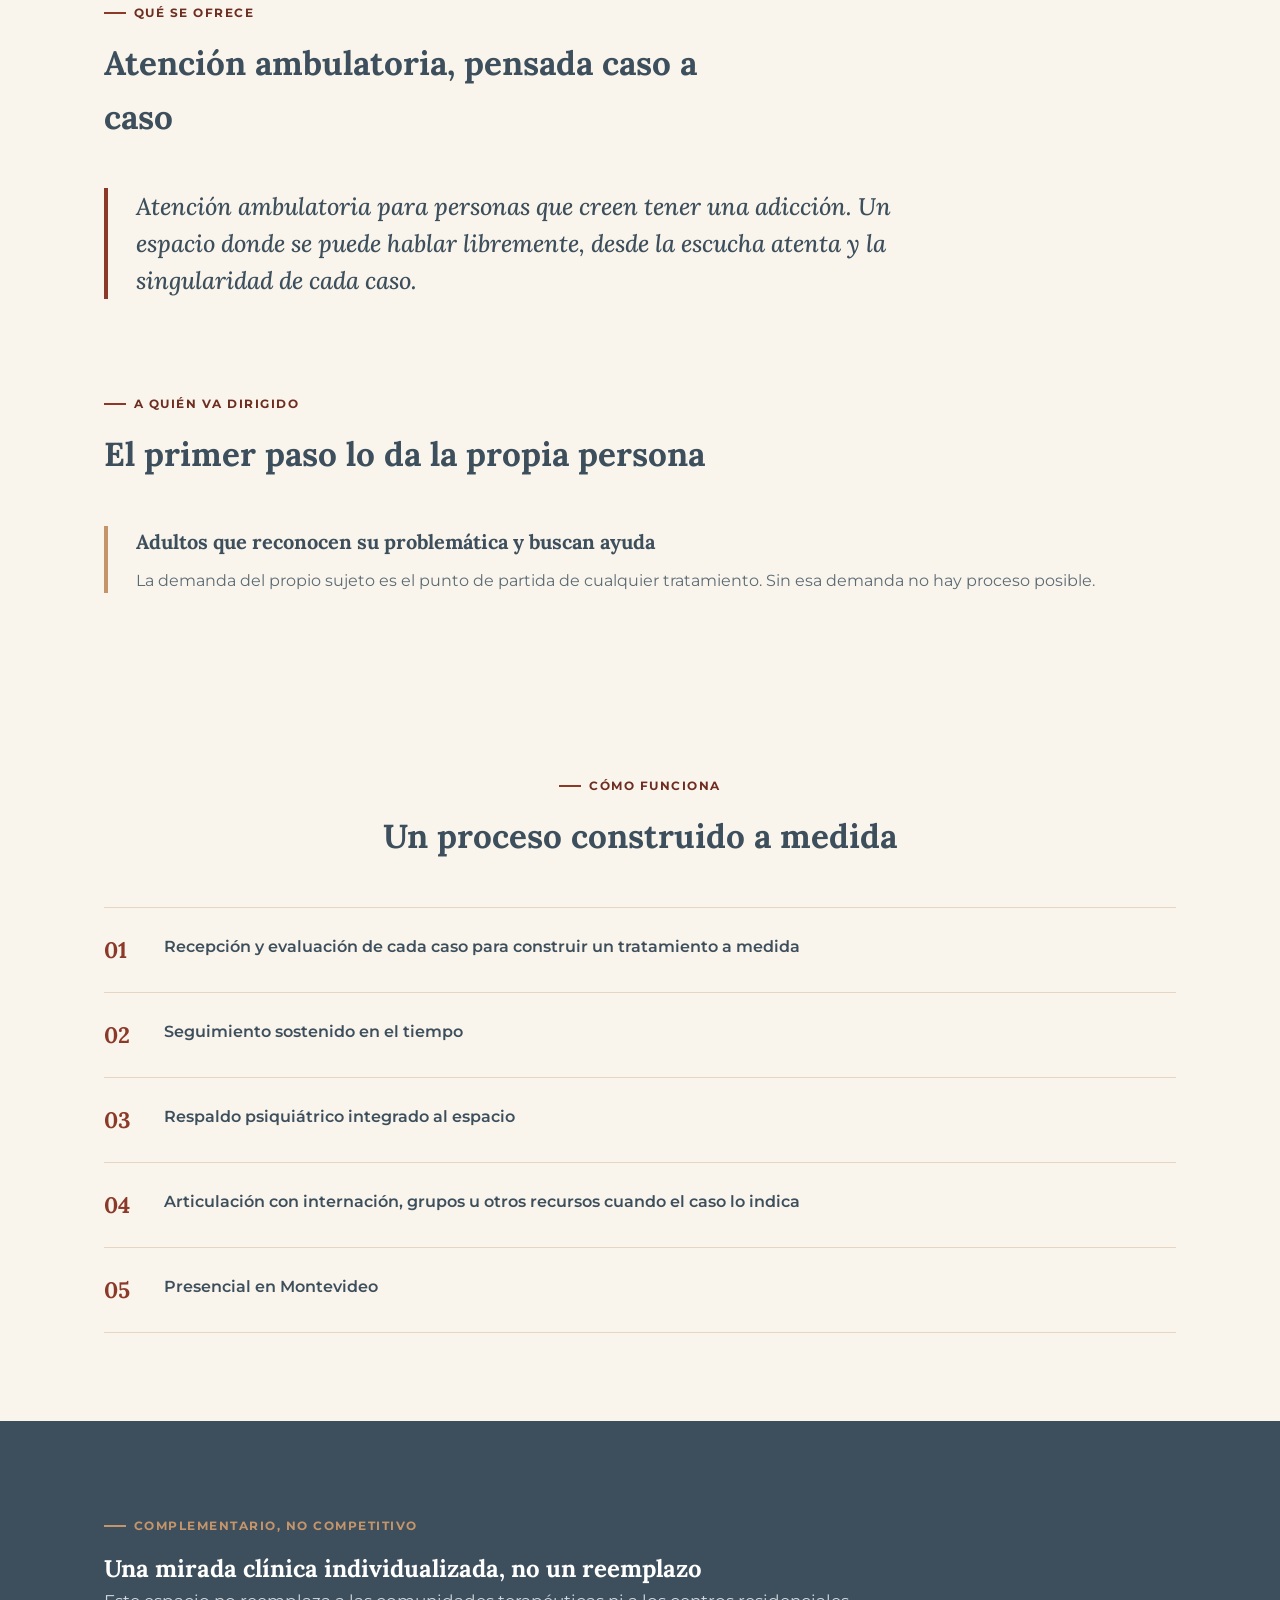
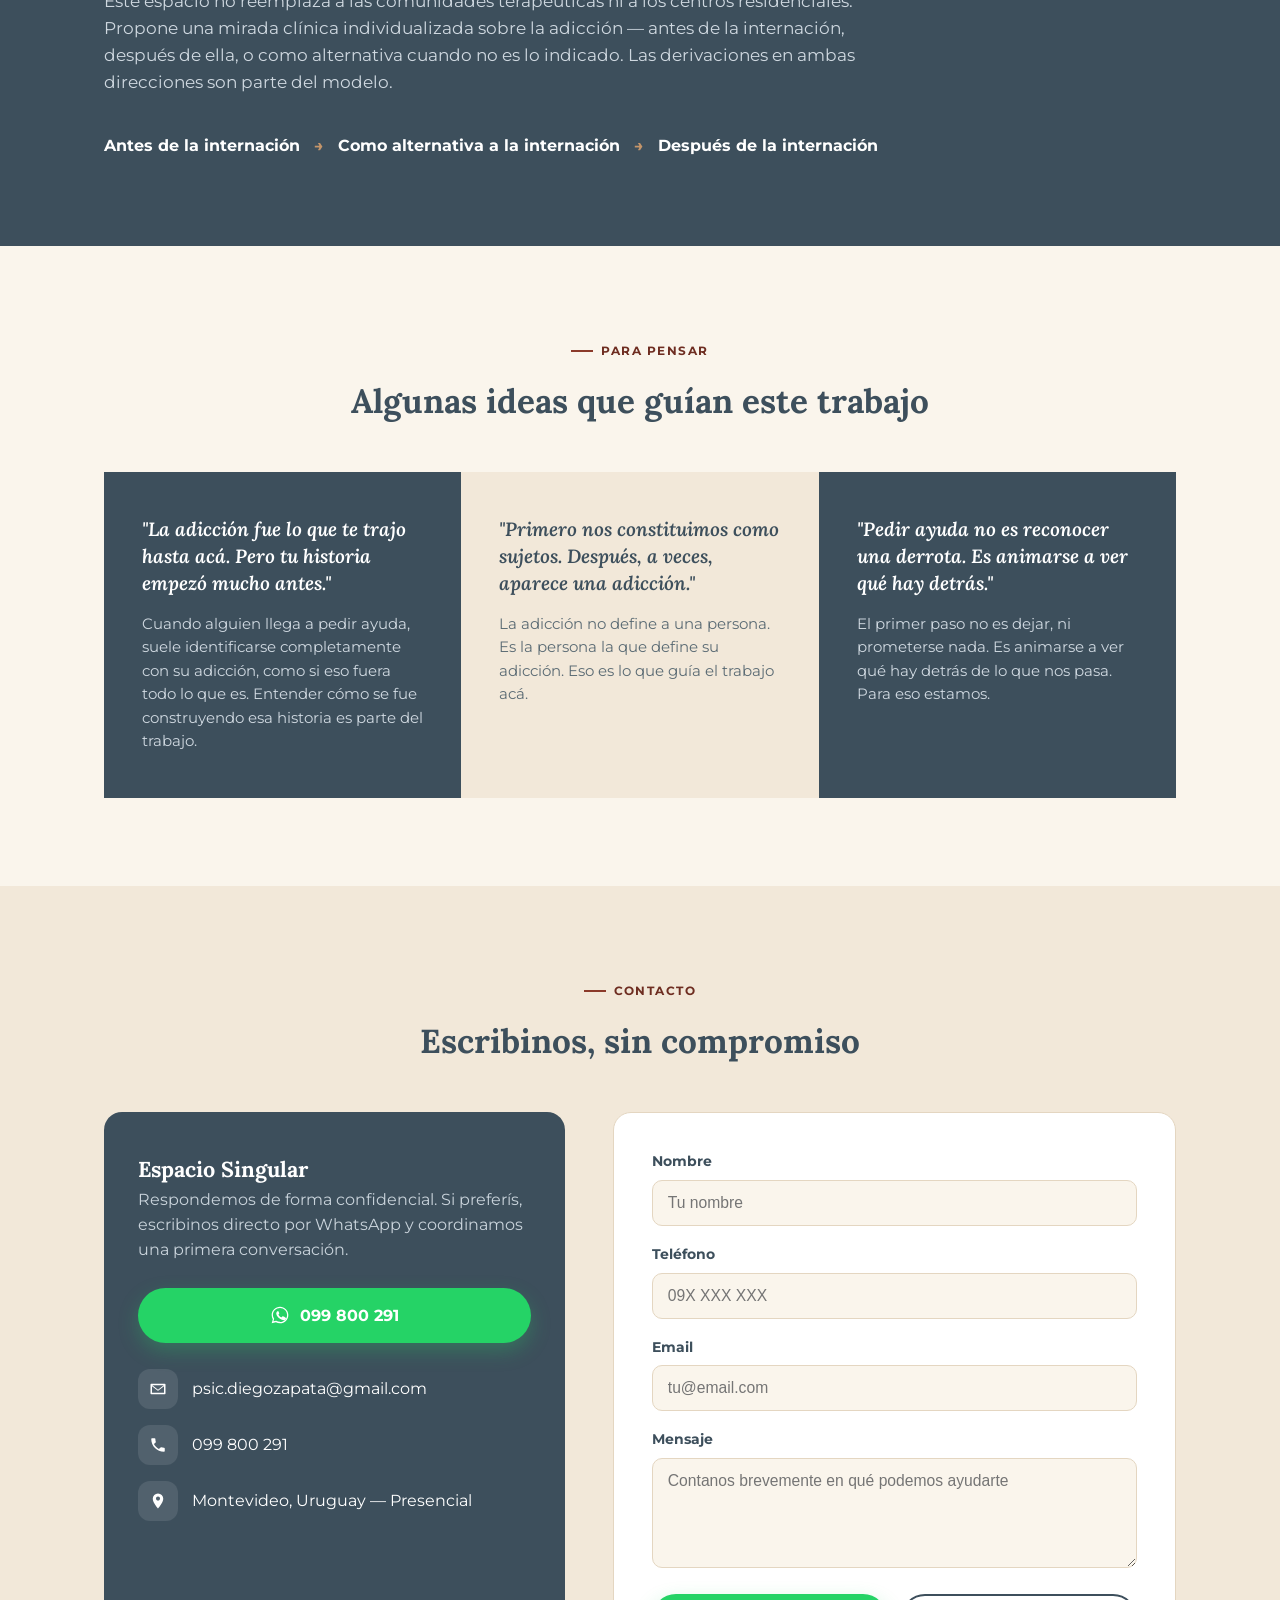
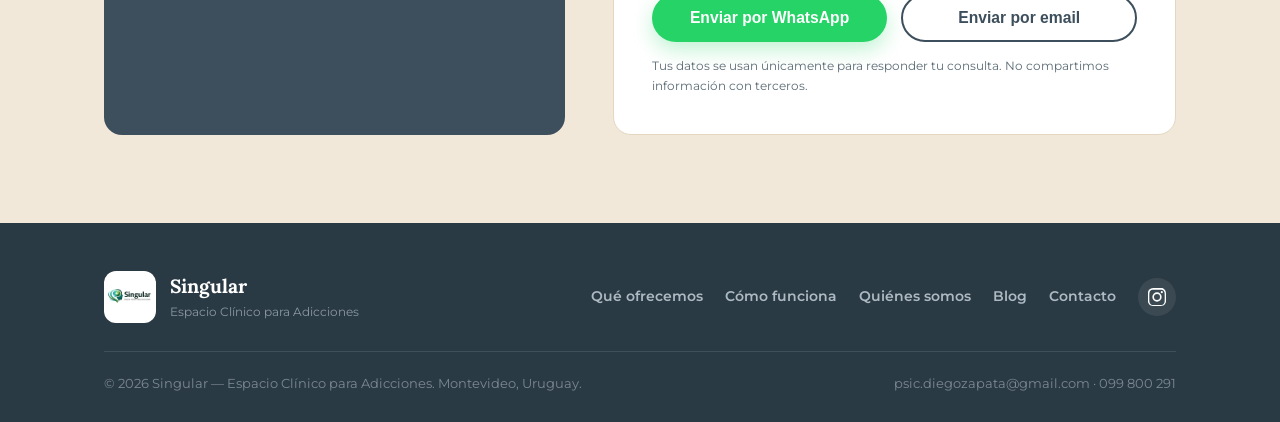
==== commit 9e39d305: "Add files via upload" ====
--- a/index.html
+++ b/index.html
@@ -1,342 +1,301 @@
-﻿<!DOCTYPE html>
-<html lang="es-UY">
-<head>
-<meta charset="UTF-8">
-<meta name="viewport" content="width=device-width, initial-scale=1.0">
-<title>Singular — Espacio Clínico para Adicciones | Montevideo</title>
-<meta name="description" content="Atención ambulatoria e individualizada para personas que reconocen una adicción y buscan ayuda. Psicólogo Diego Zapata. Presencial en Montevideo.">
-<link rel="preconnect" href="https://fonts.googleapis.com">
-<link rel="preconnect" href="https://fonts.gstatic.com" crossorigin>
-<link href="https://fonts.googleapis.com/css2?family=Lora:ital,wght@0,500;0,600;0,700;1,500&family=Outfit:wght@400;500;600;700;800&display=swap" rel="stylesheet">
-<link rel="stylesheet" href="styles.css">
-</head>
-<body>
-
-<header>
-  <nav>
-    <div class="brand">
-      <span class="brand-name">Singular</span>
-      <span class="brand-tag">Espacio Clínico para Adicciones</span>
-    </div>
-    <div class="nav-links">
-      <a href="#que-ofrece">Qué ofrecemos</a>
-      <a href="#como-funciona">Cómo funciona</a>
-      <a href="equipo.html">Equipo</a>
-      <a href="blog.html">Blog</a>
-      <a href="#contacto">Contacto</a>
-    </div>
-    <div class="nav-cta">
-      <a class="btn btn-whatsapp" href="https://wa.me/59899800291?text=Hola%2C%20me%20gustar%C3%ADa%20recibir%20informaci%C3%B3n%20sobre%20el%20tratamiento." target="_blank" rel="noopener" style="padding:11px 20px;font-size:.88rem;">
-        WhatsApp
-      </a>
-      <button class="burger" onclick="document.getElementById('mobileMenu').classList.add('open')" aria-label="Abrir menú">☰</button>
-    </div>
-  </nav>
-</header>
-
-<div class="mobile-menu" id="mobileMenu">
-  <div class="mobile-menu-top">
-    <span class="brand-name" style="color:#fff;">Singular</span>
-    <button class="mobile-menu-close" onclick="document.getElementById('mobileMenu').classList.remove('open')" aria-label="Cerrar menú">✕</button>
-  </div>
-  <a href="#que-ofrece" onclick="document.getElementById('mobileMenu').classList.remove('open')">Qué ofrecemos</a>
-  <a href="#como-funciona" onclick="document.getElementById('mobileMenu').classList.remove('open')">Cómo funciona</a>
-  <a href="equipo.html">Equipo</a>
-  <a href="blog.html">Blog</a>
-  <a href="#contacto" onclick="document.getElementById('mobileMenu').classList.remove('open')">Contacto</a>
-  <a class="btn btn-whatsapp" style="margin-top:10px;" href="https://wa.me/59899800291?text=Hola%2C%20me%20gustar%C3%ADa%20recibir%20informaci%C3%B3n%20sobre%20el%20tratamiento." target="_blank" rel="noopener">Escribir por WhatsApp</a>
-</div>
-
-<!-- HERO -->
-<section class="hero" id="inicio">
-  <div class="hero-blob"></div>
-  <div class="wrap">
-    <div>
-      <div class="eyebrow">Atención ambulatoria · Montevideo</div>
-      <h1 class="quote">"No hay un tratamiento único para las adicciones. Hay <span>un tratamiento único para cada persona.</span>"</h1>
-      <p class="hero-sub">Un espacio clínico donde se puede hablar libremente, desde la escucha atenta y la singularidad de cada caso. Pensado para adultos que reconocen su problemática y buscan ayuda.</p>
-      <div class="hero-ctas">
-        <a class="btn btn-whatsapp" href="https://wa.me/59899800291?text=Hola%2C%20me%20gustar%C3%ADa%20recibir%20informaci%C3%B3n%20sobre%20el%20tratamiento." target="_blank" rel="noopener">
-          <svg width="20" height="20" viewBox="0 0 24 24" fill="#fff"><path d="M17.5 14.4c-.3-.1-1.7-.8-1.9-.9-.3-.1-.4-.1-.6.1-.2.3-.7.9-.8 1-.1.2-.3.2-.5.1-1.5-.6-2.5-1.4-3.4-3.1-.3-.4.3-.4.8-1.3.1-.2 0-.3 0-.5-.1-.1-.6-1.4-.8-1.9-.2-.5-.4-.4-.6-.4h-.5c-.2 0-.5.1-.7.3-.2.3-1 1-1 2.4s1 2.8 1.1 3c.1.2 2 3.1 5 4.3.7.3 1.2.5 1.7.6.7.2 1.3.2 1.8.1.6-.1 1.7-.7 1.9-1.3.2-.7.2-1.2.2-1.3-.1-.2-.3-.2-.5-.3z"/><path d="M12 2C6.5 2 2 6.5 2 12c0 1.9.5 3.6 1.4 5.1L2 22l5.1-1.3c1.4.8 3.1 1.3 4.9 1.3 5.5 0 10-4.5 10-10S17.5 2 12 2zm0 18.2c-1.6 0-3.1-.4-4.4-1.2l-.3-.2-3.1.8.8-3-.2-.3C3.9 14.9 3.5 13.5 3.5 12c0-4.7 3.8-8.5 8.5-8.5s8.5 3.8 8.5 8.5-3.8 8.5-8.5 8.5z"/></svg>
-          Escribir por WhatsApp
-        </a>
-        <a class="btn btn-outline" href="#contacto">Dejar mis datos</a>
-      </div>
-    </div>
-    <div class="hero-photo-wrap">
-      <img class="hero-photo" src="image banner hero.jpg" alt="Espacio Singular — acompañamiento cercano en el tratamiento de adicciones">
-      <div class="hero-badge"><span class="dot"></span> Respaldo psiquiátrico integrado</div>
-    </div>
-  </div>
-</section>
-
-<!-- POR QUÉ ESTE ESPACIO -->
-<section id="por-que" style="padding-bottom:0;">
-  <div class="wrap">
-    <div class="section-head center">
-      <div class="eyebrow" style="justify-content:center;">Por qué este espacio</div>
-      <h2>Lo que hace singular a este tratamiento</h2>
-    </div>
-    <div class="why-grid">
-      <div class="why-card">
-        <div class="why-icon">🗝️</div>
-        <h3>Escucha singular</h3>
-        <p>Cada tratamiento se construye a partir de la demanda y la historia particular de cada persona, no de un protocolo estándar.</p>
-      </div>
-      <div class="why-card">
-        <div class="why-icon">🩺</div>
-        <h3>Respaldo psiquiátrico integrado</h3>
-        <p>El seguimiento clínico se articula con respaldo psiquiátrico dentro del mismo espacio, sin derivaciones a ciegas.</p>
-      </div>
-      <div class="why-card">
-        <div class="why-icon">🤝</div>
-        <h3>Complementario, no competitivo</h3>
-        <p>Trabajamos en articulación con internación, comunidades terapéuticas y otros recursos cuando el caso lo indica.</p>
-      </div>
-      <div class="why-card">
-        <div class="why-icon">🔒</div>
-        <h3>Confidencialidad</h3>
-        <p>Un espacio resguardado y sin juicio, pensado para hablar con libertad desde el primer encuentro.</p>
-      </div>
-      <div class="why-card">
-        <div class="why-icon">📅</div>
-        <h3>Seguimiento sostenido</h3>
-        <p>El proceso se acompaña en el tiempo — no se limita a una consulta puntual ni a una receta única.</p>
-      </div>
-      <div class="why-card">
-        <div class="why-icon">📍</div>
-        <h3>Presencial en Montevideo</h3>
-        <p>Atención cara a cara, en un espacio físico pensado para sostener el encuentro clínico.</p>
-      </div>
-    </div>
-  </div>
-</section>
-
-<!-- QUÉ SE OFRECE -->
-<section id="que-ofrece">
-  <div class="wrap">
-    <div class="section-head">
-      <div class="eyebrow">Qué se ofrece</div>
-      <h2>Atención ambulatoria, pensada caso a caso</h2>
-    </div>
-    <div class="offer-card">
-      Atención ambulatoria para personas que creen tener una adicción. Un espacio donde se puede hablar libremente, desde la escucha atenta y la singularidad de cada caso.
-    </div>
-  </div>
-</section>
-
-<!-- A QUIÉN VA DIRIGIDO -->
-<section style="padding-top:0;">
-  <div class="wrap">
-    <div class="section-head">
-      <div class="eyebrow">A quién va dirigido</div>
-      <h2>El primer paso lo da la propia persona</h2>
-    </div>
-    <div class="audience-box">
-      <h3>Adultos que reconocen su problemática y buscan ayuda</h3>
-      <p>La demanda del propio sujeto es el punto de partida de cualquier tratamiento. Sin esa demanda no hay proceso posible.</p>
-    </div>
-  </div>
-</section>
-
-<!-- CÓMO FUNCIONA -->
-<section id="como-funciona">
-  <div class="wrap">
-    <div class="section-head center">
-      <div class="eyebrow" style="justify-content:center;">Cómo funciona</div>
-      <h2>Un proceso construido a medida</h2>
-    </div>
-    <div class="steps">
-      <div class="step"><div class="check">✓</div><p>Recepción y evaluación de cada caso para construir un tratamiento a medida</p></div>
-      <div class="step"><div class="check">✓</div><p>Seguimiento sostenido en el tiempo</p></div>
-      <div class="step"><div class="check">✓</div><p>Respaldo psiquiátrico integrado al espacio</p></div>
-      <div class="step"><div class="check">✓</div><p>Articulación con internación, grupos u otros recursos cuando el caso lo indica</p></div>
-      <div class="step"><div class="check">✓</div><p>Presencial en Montevideo</p></div>
-    </div>
-  </div>
-</section>
-
-<!-- COMPLEMENTARIO -->
-<section class="comp-section">
-  <div class="wrap">
-    <div class="eyebrow">Complementario, no competitivo</div>
-    <h2>Una mirada clínica individualizada, no un reemplazo</h2>
-    <p>Este espacio no reemplaza a las comunidades terapéuticas ni a los centros residenciales. Propone una mirada clínica individualizada sobre la adicción — antes de la internación, después de ella, o como alternativa cuando no es lo indicado. Las derivaciones en ambas direcciones son parte del modelo.</p>
-    <div class="comp-timeline">
-      <div class="comp-pill">Antes de la internación</div>
-      <div class="comp-pill">Como alternativa a la internación</div>
-      <div class="comp-pill">Después de la internación</div>
-    </div>
-  </div>
-</section>
-
-<!-- SOBRE DIEGO -->
-<section id="diego">
-  <div class="wrap">
-    <div class="about">
-      <img class="about-photo" src="psic diego zapata image.png" alt="Diego Zapata Díaz, psicólogo clínico">
-      <div>
-        <div class="eyebrow">Sobre el profesional</div>
-        <div class="about-name">Diego Zapata Díaz</div>
-        <div class="about-role">Director · Psicólogo clínico</div>
-        <div class="stat-row">
-          <div class="stat"><b>16</b><span>años de trayectoria<br>en adicciones</span></div>
-          <div class="stat"><b>2016</b><span>Psicólogo clínico<br>desde</span></div>
-          <div class="stat"><b>2011</b><span>Formación y supervisión<br>continua desde</span></div>
-        </div>
-        <ul class="cred-list">
-          <li><span><b>Experiencia institucional:</b> ASSE Ciudadela RENADRO, Centro Aconcagua, El Paso RENADRO, INAU Dianova, MIDES.</span></li>
-          <li><span><b>Formación:</b> Licenciatura en Psicología, UdelaR.</span></li>
-          <li><span><b>Pertenencia:</b> EOL Uruguay (Escuela de Orientación Lacaniana).</span></li>
-        </ul>
-        <div style="display:flex;gap:14px;flex-wrap:wrap;">
-          <a class="btn btn-navy" href="#contacto">Consultar disponibilidad</a>
-          <a class="btn btn-outline" href="equipo.html">Conocé a todo el equipo</a>
-        </div>
-      </div>
-    </div>
-  </div>
-</section>
-
-<!-- PARA PENSAR -->
-<section>
-  <div class="wrap">
-    <div class="section-head center">
-      <div class="eyebrow" style="justify-content:center;">Para pensar</div>
-      <h2>Algunas ideas que guían este trabajo</h2>
-    </div>
-    <div class="reflect-grid">
-      <div class="reflect-card dark">
-        <h3>"La adicción fue lo que te trajo hasta acá. Pero tu historia empezó mucho antes."</h3>
-        <p>Cuando alguien llega a pedir ayuda, suele identificarse completamente con su adicción, como si eso fuera todo lo que es. Entender cómo se fue construyendo esa historia es parte del trabajo.</p>
-      </div>
-      <div class="reflect-card light">
-        <h3>"Primero nos constituimos como sujetos. Después, a veces, aparece una adicción."</h3>
-        <p>La adicción no define a una persona. Es la persona la que define su adicción. Eso es lo que guía el trabajo acá.</p>
-      </div>
-      <div class="reflect-card dark">
-        <h3>"Pedir ayuda no es reconocer una derrota. Es animarse a ver qué hay detrás."</h3>
-        <p>El primer paso no es dejar, ni prometerse nada. Es animarse a ver qué hay detrás de lo que nos pasa. Para eso estamos.</p>
-      </div>
-    </div>
-  </div>
-</section>
-
-<!-- CONTACTO -->
-<section class="contact-section" id="contacto">
-  <div class="wrap">
-    <div class="section-head center">
-      <div class="eyebrow" style="justify-content:center;">Contacto</div>
-      <h2>Escribinos, sin compromiso</h2>
-    </div>
-    <div class="contact-grid">
-      <div class="contact-info-card">
-        <div>
-          <h3>Espacio Singular</h3>
-          <p>Respondemos de forma confidencial. Si preferís, escribinos directo por WhatsApp y coordinamos una primera conversación.</p>
-        </div>
-        <a class="btn btn-whatsapp btn-block" href="https://wa.me/59899800291?text=Hola%2C%20me%20gustar%C3%ADa%20recibir%20informaci%C3%B3n%20sobre%20el%20tratamiento." target="_blank" rel="noopener">
-          <svg width="20" height="20" viewBox="0 0 24 24" fill="#fff"><path d="M17.5 14.4c-.3-.1-1.7-.8-1.9-.9-.3-.1-.4-.1-.6.1-.2.3-.7.9-.8 1-.1.2-.3.2-.5.1-1.5-.6-2.5-1.4-3.4-3.1-.3-.4.3-.4.8-1.3.1-.2 0-.3 0-.5-.1-.1-.6-1.4-.8-1.9-.2-.5-.4-.4-.6-.4h-.5c-.2 0-.5.1-.7.3-.2.3-1 1-1 2.4s1 2.8 1.1 3c.1.2 2 3.1 5 4.3.7.3 1.2.5 1.7.6.7.2 1.3.2 1.8.1.6-.1 1.7-.7 1.9-1.3.2-.7.2-1.2.2-1.3-.1-.2-.3-.2-.5-.3z"/><path d="M12 2C6.5 2 2 6.5 2 12c0 1.9.5 3.6 1.4 5.1L2 22l5.1-1.3c1.4.8 3.1 1.3 4.9 1.3 5.5 0 10-4.5 10-10S17.5 2 12 2zm0 18.2c-1.6 0-3.1-.4-4.4-1.2l-.3-.2-3.1.8.8-3-.2-.3C3.9 14.9 3.5 13.5 3.5 12c0-4.7 3.8-8.5 8.5-8.5s8.5 3.8 8.5 8.5-3.8 8.5-8.5 8.5z"/></svg>
-          099 800 291
-        </a>
-        <div style="display:flex;flex-direction:column;gap:16px;">
-          <div class="info-line"><span class="ic">✉</span> <a href="mailto:psic.diegozapata@gmail.com">psic.diegozapata@gmail.com</a></div>
-          <div class="info-line"><span class="ic">☎</span> <a href="tel:+59899800291">099 800 291</a></div>
-          <div class="info-line"><span class="ic">📍</span> Montevideo, Uruguay — Presencial</div>
-        </div>
-      </div>
-
-      <form class="contact-form" id="contactForm" action="https://formsubmit.co/psic.diegozapata@gmail.com" method="POST">
-        <input type="hidden" name="_subject" value="Nueva consulta desde la web de Singular">
-        <input type="hidden" name="_captcha" value="false">
-        <input type="hidden" name="_template" value="table">
-        <div class="field">
-          <label for="nombre">Nombre</label>
-          <input type="text" id="nombre" name="nombre" placeholder="Tu nombre" required>
-        </div>
-        <div class="field">
-          <label for="telefono">Teléfono</label>
-          <input type="tel" id="telefono" name="telefono" placeholder="09X XXX XXX" required>
-        </div>
-        <div class="field">
-          <label for="email">Email</label>
-          <input type="email" id="email" name="email" placeholder="tu@email.com">
-        </div>
-        <div class="field">
-          <label for="mensaje">Mensaje</label>
-          <textarea id="mensaje" name="mensaje" placeholder="Contanos brevemente en qué podemos ayudarte"></textarea>
-        </div>
-        <div class="form-actions">
-          <button type="button" class="btn btn-whatsapp" onclick="enviarPorWhatsapp()">Enviar por WhatsApp</button>
-          <button type="submit" class="btn btn-outline">Enviar por email</button>
-        </div>
-        <p class="form-msg" id="formMsg"></p>
-        <p class="privacy-note">Tus datos se usan únicamente para responder tu consulta. No compartimos información con terceros.</p>
-      </form>
-    </div>
-  </div>
-</section>
-
-<a class="float-wa" href="https://wa.me/59899800291?text=Hola%2C%20me%20gustar%C3%ADa%20recibir%20informaci%C3%B3n%20sobre%20el%20tratamiento." target="_blank" rel="noopener" aria-label="Escribir por WhatsApp">
-  <svg viewBox="0 0 24 24"><path d="M17.5 14.4c-.3-.1-1.7-.8-1.9-.9-.3-.1-.4-.1-.6.1-.2.3-.7.9-.8 1-.1.2-.3.2-.5.1-1.5-.6-2.5-1.4-3.4-3.1-.3-.4.3-.4.8-1.3.1-.2 0-.3 0-.5-.1-.1-.6-1.4-.8-1.9-.2-.5-.4-.4-.6-.4h-.5c-.2 0-.5.1-.7.3-.2.3-1 1-1 2.4s1 2.8 1.1 3c.1.2 2 3.1 5 4.3.7.3 1.2.5 1.7.6.7.2 1.3.2 1.8.1.6-.1 1.7-.7 1.9-1.3.2-.7.2-1.2.2-1.3-.1-.2-.3-.2-.5-.3z"/><path d="M12 2C6.5 2 2 6.5 2 12c0 1.9.5 3.6 1.4 5.1L2 22l5.1-1.3c1.4.8 3.1 1.3 4.9 1.3 5.5 0 10-4.5 10-10S17.5 2 12 2zm0 18.2c-1.6 0-3.1-.4-4.4-1.2l-.3-.2-3.1.8.8-3-.2-.3C3.9 14.9 3.5 13.5 3.5 12c0-4.7 3.8-8.5 8.5-8.5s8.5 3.8 8.5 8.5-3.8 8.5-8.5 8.5z"/></svg>
-</a>
-
-<footer>
-  <div class="wrap">
-    <div class="footer-top">
-      <div class="footer-brand">
-        <img class="footer-logo" src="espacio singular logo.png" alt="Logo Singular">
-        <div>
-          <div class="footer-brand-name">Singular</div>
-          <div style="font-size:.78rem;color:#8a97a2;">Espacio Clínico para Adicciones</div>
-        </div>
-      </div>
-      <div class="footer-links">
-        <a href="#que-ofrece">Qué ofrecemos</a>
-        <a href="#como-funciona">Cómo funciona</a>
-        <a href="equipo.html">Equipo</a>
-        <a href="blog.html">Blog</a>
-        <a href="#contacto">Contacto</a>
-        <a class="footer-social" href="https://www.instagram.com/psic.diegozapata/" target="_blank" rel="noopener" aria-label="Instagram">
-          <svg viewBox="0 0 24 24"><path d="M12 2.2c3.2 0 3.6 0 4.9.07 1.2.06 1.9.24 2.4.4.6.24 1 .5 1.5 1 .4.4.7.9 1 1.5.16.5.34 1.2.4 2.4.06 1.3.07 1.7.07 4.9s0 3.6-.07 4.9c-.06 1.2-.24 1.9-.4 2.4-.24.6-.5 1-1 1.5-.4.4-.9.7-1.5 1-.5.16-1.2.34-2.4.4-1.3.06-1.7.07-4.9.07s-3.6 0-4.9-.07c-1.2-.06-1.9-.24-2.4-.4-.6-.24-1-.5-1.5-1-.4-.4-.7-.9-1-1.5-.16-.5-.34-1.2-.4-2.4-.06-1.3-.07-1.7-.07-4.9s0-3.6.07-4.9c.06-1.2.24-1.9.4-2.4.24-.6.5-1 1-1.5.4-.4.9-.7 1.5-1 .5-.16 1.2-.34 2.4-.4 1.3-.06 1.7-.07 4.9-.07M12 0C8.7 0 8.3 0 7 .07c-1.3.06-2.2.27-3 .58-.8.32-1.5.75-2.2 1.42C1.1 2.75.68 3.45.36 4.25c-.3.8-.5 1.7-.57 3C-.28 8.5-.29 8.9-.29 12s0 3.5.07 4.75c.06 1.3.27 2.2.58 3 .32.8.75 1.5 1.42 2.2.67.67 1.4 1.1 2.2 1.42.8.3 1.7.5 3 .57C8.3 24 8.7 24 12 24s3.7 0 4.95-.07c1.3-.06 2.2-.27 3-.58.8-.32 1.5-.75 2.2-1.42.67-.67 1.1-1.4 1.42-2.2.3-.8.5-1.7.57-3C24 15.7 24 15.3 24 12s0-3.7-.07-4.95c-.06-1.3-.27-2.2-.58-3-.32-.8-.75-1.5-1.42-2.2C21.25 1.1 20.55.68 19.75.36c-.8-.3-1.7-.5-3-.57C15.7 0 15.3 0 12 0z"/><path d="M12 5.8a6.2 6.2 0 1 0 0 12.4 6.2 6.2 0 0 0 0-12.4zm0 10.2a4 4 0 1 1 0-8 4 4 0 0 1 0 8z"/><circle cx="18.4" cy="5.6" r="1.44"/></svg>
-        </a>
-      </div>
-    </div>
-    <div class="footer-bottom">
-      <span>© 2026 Singular — Espacio Clínico para Adicciones. Montevideo, Uruguay.</span>
-      <span>psic.diegozapata@gmail.com · 099 800 291</span>
-    </div>
-  </div>
-</footer>
-
-<script>
-  function enviarPorWhatsapp(){
-    var nombre = document.getElementById('nombre').value.trim();
-    var telefono = document.getElementById('telefono').value.trim();
-    var mensaje = document.getElementById('mensaje').value.trim();
-
-    if(!nombre || !telefono){
-      var msg = document.getElementById('formMsg');
-      msg.style.display='block';
-      msg.style.color='#c0392b';
-      msg.textContent='Por favor completá al menos tu nombre y teléfono.';
-      return;
-    }
-
-    var texto = 'Hola, soy ' + nombre + '. Mi teléfono es ' + telefono + '.';
-    if(mensaje){ texto += ' ' + mensaje; }
-
-    var url = 'https://wa.me/59899800291?text=' + encodeURIComponent(texto);
-    window.open(url, '_blank');
-  }
-
-  document.getElementById('contactForm').addEventListener('submit', function(){
-    var msg = document.getElementById('formMsg');
-    msg.style.display='block';
-    msg.style.color='#374C30';
-    msg.textContent='Enviando tu consulta...';
-  });
-</script>
-
-</body>
-</html>
+﻿<!DOCTYPE html>
+<html lang="es-UY">
+<head>
+<meta charset="UTF-8">
+<meta name="viewport" content="width=device-width, initial-scale=1.0">
+<title>Singular — Espacio Clínico para Adicciones | Montevideo</title>
+<meta name="description" content="Atención ambulatoria e individualizada para personas que reconocen una adicción y buscan ayuda. Psicólogo Diego Zapata. Presencial en Montevideo.">
+<link rel="preconnect" href="https://fonts.googleapis.com">
+<link rel="preconnect" href="https://fonts.gstatic.com" crossorigin>
+<link href="https://fonts.googleapis.com/css2?family=Lora:ital,wght@0,500;0,600;0,700;1,500&family=Montserrat:wght@400;500;600;700;800&display=swap" rel="stylesheet">
+<link rel="stylesheet" href="styles.css">
+</head>
+<body>
+
+<header>
+  <nav>
+    <a class="brand" href="index.html">
+      <img src="logo-nav.png" alt="Singular — Espacio Clínico para Adicciones">
+    </a>
+    <div class="nav-right">
+      <div class="nav-links">
+        <a href="#que-ofrece">Qué ofrecemos</a>
+        <a href="#como-funciona">Cómo funciona</a>
+        <a href="quienes-somos.html">Quiénes somos</a>
+        <a href="blog.html">Blog</a>
+        <a href="#contacto">Contacto</a>
+      </div>
+      <button class="burger" onclick="document.getElementById('mobileMenu').classList.add('open')" aria-label="Abrir menú">☰</button>
+    </div>
+  </nav>
+</header>
+
+<div class="mobile-menu" id="mobileMenu">
+  <div class="mobile-menu-top">
+    <span class="brand-name" style="color:#fff;">Singular</span>
+    <button class="mobile-menu-close" onclick="document.getElementById('mobileMenu').classList.remove('open')" aria-label="Cerrar menú">✕</button>
+  </div>
+  <a href="#que-ofrece" onclick="document.getElementById('mobileMenu').classList.remove('open')">Qué ofrecemos</a>
+  <a href="#como-funciona" onclick="document.getElementById('mobileMenu').classList.remove('open')">Cómo funciona</a>
+  <a href="quienes-somos.html">Quiénes somos</a>
+  <a href="blog.html">Blog</a>
+  <a href="#contacto" onclick="document.getElementById('mobileMenu').classList.remove('open')">Contacto</a>
+  <a class="btn btn-whatsapp" style="margin-top:10px;" href="https://wa.me/59899800291?text=Hola%2C%20me%20gustar%C3%ADa%20recibir%20informaci%C3%B3n%20sobre%20el%20tratamiento." target="_blank" rel="noopener">Escribir por WhatsApp</a>
+</div>
+
+<!-- HERO -->
+<section class="hero" id="inicio">
+  <div class="hero-bg">
+    <img src="image banner hero.jpg" alt="Espacio Singular — acompañamiento cercano en el tratamiento de adicciones">
+  </div>
+  <div class="wrap">
+    <div class="hero-content">
+      <h1 class="quote">"No hay un tratamiento único para las adicciones. Hay <span>un tratamiento único para cada persona.</span>"</h1>
+      <p class="hero-sub">Un espacio clínico donde se puede hablar libremente, desde la escucha atenta y la singularidad de cada caso. Pensado para adultos que reconocen su problemática y buscan ayuda.</p>
+      <div class="hero-ctas">
+        <a class="btn btn-whatsapp" href="https://wa.me/59899800291?text=Hola%2C%20me%20gustar%C3%ADa%20recibir%20informaci%C3%B3n%20sobre%20el%20tratamiento." target="_blank" rel="noopener">
+          <svg width="20" height="20" viewBox="0 0 24 24" fill="#fff"><path d="M17.5 14.4c-.3-.1-1.7-.8-1.9-.9-.3-.1-.4-.1-.6.1-.2.3-.7.9-.8 1-.1.2-.3.2-.5.1-1.5-.6-2.5-1.4-3.4-3.1-.3-.4.3-.4.8-1.3.1-.2 0-.3 0-.5-.1-.1-.6-1.4-.8-1.9-.2-.5-.4-.4-.6-.4h-.5c-.2 0-.5.1-.7.3-.2.3-1 1-1 2.4s1 2.8 1.1 3c.1.2 2 3.1 5 4.3.7.3 1.2.5 1.7.6.7.2 1.3.2 1.8.1.6-.1 1.7-.7 1.9-1.3.2-.7.2-1.2.2-1.3-.1-.2-.3-.2-.5-.3z"/><path d="M12 2C6.5 2 2 6.5 2 12c0 1.9.5 3.6 1.4 5.1L2 22l5.1-1.3c1.4.8 3.1 1.3 4.9 1.3 5.5 0 10-4.5 10-10S17.5 2 12 2zm0 18.2c-1.6 0-3.1-.4-4.4-1.2l-.3-.2-3.1.8.8-3-.2-.3C3.9 14.9 3.5 13.5 3.5 12c0-4.7 3.8-8.5 8.5-8.5s8.5 3.8 8.5 8.5-3.8 8.5-8.5 8.5z"/></svg>
+          Escribir por WhatsApp
+        </a>
+        <a class="btn btn-outline" href="#contacto">Dejar mis datos</a>
+      </div>
+    </div>
+  </div>
+</section>
+
+<!-- POR QUÉ ESTE ESPACIO -->
+<section id="por-que" style="padding-bottom:0;">
+  <div class="wrap">
+    <div class="section-head center">
+      <div class="eyebrow" style="justify-content:center;">Por qué este espacio</div>
+      <h2>Lo que hace singular a este tratamiento</h2>
+    </div>
+    <div class="why-list">
+      <div class="why-item">
+        <span class="ico"><svg viewBox="0 0 24 24" fill="currentColor"><path d="M7 14a4 4 0 1 1 3.46-6H21v4h-2v3h-3v-3h-2.54A4 4 0 0 1 7 14zm0-2a2 2 0 1 0 0-4 2 2 0 0 0 0 4z"/></svg></span>
+        <div><h3>Escucha singular</h3><p>Cada tratamiento se construye a partir de la demanda y la historia particular de cada persona, no de un protocolo estándar.</p></div>
+      </div>
+      <div class="why-item">
+        <span class="ico"><svg viewBox="0 0 24 24" fill="currentColor"><path d="M12 2a10 10 0 1 0 0 20 10 10 0 0 0 0-20zm1 5v4h4v2h-4v4h-2v-4H7v-2h4V7h2z"/></svg></span>
+        <div><h3>Respaldo psiquiátrico integrado</h3><p>El seguimiento clínico se articula con respaldo psiquiátrico dentro del mismo espacio, sin derivaciones a ciegas.</p></div>
+      </div>
+      <div class="why-item">
+        <span class="ico"><svg viewBox="0 0 24 24" fill="currentColor"><path d="M10.5 13.5a3 3 0 0 1 0-4.24l3-3a3 3 0 1 1 4.24 4.24l-1.5 1.5a1 1 0 0 1-1.42-1.42l1.5-1.5a1 1 0 1 0-1.4-1.4l-3 3a1 1 0 0 0 0 1.4 1 1 0 0 1-1.42 1.42zm3-3a3 3 0 0 1 0 4.24l-3 3a3 3 0 1 1-4.24-4.24l1.5-1.5a1 1 0 1 1 1.42 1.42l-1.5 1.5a1 1 0 1 0 1.4 1.4l3-3a1 1 0 0 0 0-1.4 1 1 0 0 1 1.42-1.42z"/></svg></span>
+        <div><h3>Complementario, no competitivo</h3><p>Trabajamos en articulación con internación, comunidades terapéuticas y otros recursos cuando el caso lo indica.</p></div>
+      </div>
+      <div class="why-item">
+        <span class="ico"><svg viewBox="0 0 24 24" fill="currentColor"><path d="M12 2a4 4 0 0 0-4 4v3H7a2 2 0 0 0-2 2v9a2 2 0 0 0 2 2h10a2 2 0 0 0 2-2v-9a2 2 0 0 0-2-2h-1V6a4 4 0 0 0-4-4zm-2 7V6a2 2 0 1 1 4 0v3h-4zm2 4a2 2 0 0 1 1 3.73V19a1 1 0 1 1-2 0v-2.27A2 2 0 0 1 12 13z"/></svg></span>
+        <div><h3>Confidencialidad</h3><p>Un espacio resguardado y sin juicio, pensado para hablar con libertad desde el primer encuentro.</p></div>
+      </div>
+      <div class="why-item">
+        <span class="ico"><svg viewBox="0 0 24 24" fill="currentColor"><path d="M7 2h2v2h6V2h2v2h2a2 2 0 0 1 2 2v14a2 2 0 0 1-2 2H5a2 2 0 0 1-2-2V6a2 2 0 0 1 2-2h2V2zm12 8H5v10h14V10zM5 6v2h14V6H5z"/></svg></span>
+        <div><h3>Seguimiento sostenido</h3><p>El proceso se acompaña en el tiempo — no se limita a una consulta puntual ni a una receta única.</p></div>
+      </div>
+      <div class="why-item">
+        <span class="ico"><svg viewBox="0 0 24 24" fill="currentColor"><path d="M12 2a7 7 0 0 0-7 7c0 5.25 7 13 7 13s7-7.75 7-13a7 7 0 0 0-7-7zm0 9.5A2.5 2.5 0 1 1 12 6a2.5 2.5 0 0 1 0 5.5z"/></svg></span>
+        <div><h3>Presencial en Montevideo</h3><p>Atención cara a cara, en un espacio físico pensado para sostener el encuentro clínico.</p></div>
+      </div>
+    </div>
+  </div>
+</section>
+
+<!-- QUÉ SE OFRECE -->
+<section id="que-ofrece">
+  <div class="wrap">
+    <div class="section-head">
+      <div class="eyebrow">Qué se ofrece</div>
+      <h2>Atención ambulatoria, pensada caso a caso</h2>
+    </div>
+    <div class="offer-card">
+      Atención ambulatoria para personas que creen tener una adicción. Un espacio donde se puede hablar libremente, desde la escucha atenta y la singularidad de cada caso.
+    </div>
+  </div>
+</section>
+
+<!-- A QUIÉN VA DIRIGIDO -->
+<section style="padding-top:0;">
+  <div class="wrap">
+    <div class="section-head">
+      <div class="eyebrow">A quién va dirigido</div>
+      <h2>El primer paso lo da la propia persona</h2>
+    </div>
+    <div class="audience-box">
+      <h3>Adultos que reconocen su problemática y buscan ayuda</h3>
+      <p>La demanda del propio sujeto es el punto de partida de cualquier tratamiento. Sin esa demanda no hay proceso posible.</p>
+    </div>
+  </div>
+</section>
+
+<!-- CÓMO FUNCIONA -->
+<section id="como-funciona">
+  <div class="wrap">
+    <div class="section-head center">
+      <div class="eyebrow" style="justify-content:center;">Cómo funciona</div>
+      <h2>Un proceso construido a medida</h2>
+    </div>
+    <div class="process-list">
+      <div class="process-item"><span class="process-num">01</span><p>Recepción y evaluación de cada caso para construir un tratamiento a medida</p></div>
+      <div class="process-item"><span class="process-num">02</span><p>Seguimiento sostenido en el tiempo</p></div>
+      <div class="process-item"><span class="process-num">03</span><p>Respaldo psiquiátrico integrado al espacio</p></div>
+      <div class="process-item"><span class="process-num">04</span><p>Articulación con internación, grupos u otros recursos cuando el caso lo indica</p></div>
+      <div class="process-item"><span class="process-num">05</span><p>Presencial en Montevideo</p></div>
+    </div>
+  </div>
+</section>
+
+<!-- COMPLEMENTARIO -->
+<section class="comp-section">
+  <div class="wrap">
+    <div class="eyebrow">Complementario, no competitivo</div>
+    <h2>Una mirada clínica individualizada, no un reemplazo</h2>
+    <p>Este espacio no reemplaza a las comunidades terapéuticas ni a los centros residenciales. Propone una mirada clínica individualizada sobre la adicción — antes de la internación, después de ella, o como alternativa cuando no es lo indicado. Las derivaciones en ambas direcciones son parte del modelo.</p>
+    <div class="comp-timeline">
+      <span>Antes de la internación</span><span class="arrow">→</span>
+      <span>Como alternativa a la internación</span><span class="arrow">→</span>
+      <span>Después de la internación</span>
+    </div>
+  </div>
+</section>
+
+<!-- PARA PENSAR -->
+<section>
+  <div class="wrap">
+    <div class="section-head center">
+      <div class="eyebrow" style="justify-content:center;">Para pensar</div>
+      <h2>Algunas ideas que guían este trabajo</h2>
+    </div>
+    <div class="reflect-grid">
+      <div class="reflect-card dark">
+        <h3>"La adicción fue lo que te trajo hasta acá. Pero tu historia empezó mucho antes."</h3>
+        <p>Cuando alguien llega a pedir ayuda, suele identificarse completamente con su adicción, como si eso fuera todo lo que es. Entender cómo se fue construyendo esa historia es parte del trabajo.</p>
+      </div>
+      <div class="reflect-card light">
+        <h3>"Primero nos constituimos como sujetos. Después, a veces, aparece una adicción."</h3>
+        <p>La adicción no define a una persona. Es la persona la que define su adicción. Eso es lo que guía el trabajo acá.</p>
+      </div>
+      <div class="reflect-card dark">
+        <h3>"Pedir ayuda no es reconocer una derrota. Es animarse a ver qué hay detrás."</h3>
+        <p>El primer paso no es dejar, ni prometerse nada. Es animarse a ver qué hay detrás de lo que nos pasa. Para eso estamos.</p>
+      </div>
+    </div>
+  </div>
+</section>
+
+<!-- CONTACTO -->
+<section class="contact-section" id="contacto">
+  <div class="wrap">
+    <div class="section-head center">
+      <div class="eyebrow" style="justify-content:center;">Contacto</div>
+      <h2>Escribinos, sin compromiso</h2>
+    </div>
+    <div class="contact-grid">
+      <div class="contact-info-card">
+        <div>
+          <h3>Espacio Singular</h3>
+          <p>Respondemos de forma confidencial. Si preferís, escribinos directo por WhatsApp y coordinamos una primera conversación.</p>
+        </div>
+        <a class="btn btn-whatsapp btn-block" href="https://wa.me/59899800291?text=Hola%2C%20me%20gustar%C3%ADa%20recibir%20informaci%C3%B3n%20sobre%20el%20tratamiento." target="_blank" rel="noopener">
+          <svg width="20" height="20" viewBox="0 0 24 24" fill="#fff"><path d="M17.5 14.4c-.3-.1-1.7-.8-1.9-.9-.3-.1-.4-.1-.6.1-.2.3-.7.9-.8 1-.1.2-.3.2-.5.1-1.5-.6-2.5-1.4-3.4-3.1-.3-.4.3-.4.8-1.3.1-.2 0-.3 0-.5-.1-.1-.6-1.4-.8-1.9-.2-.5-.4-.4-.6-.4h-.5c-.2 0-.5.1-.7.3-.2.3-1 1-1 2.4s1 2.8 1.1 3c.1.2 2 3.1 5 4.3.7.3 1.2.5 1.7.6.7.2 1.3.2 1.8.1.6-.1 1.7-.7 1.9-1.3.2-.7.2-1.2.2-1.3-.1-.2-.3-.2-.5-.3z"/><path d="M12 2C6.5 2 2 6.5 2 12c0 1.9.5 3.6 1.4 5.1L2 22l5.1-1.3c1.4.8 3.1 1.3 4.9 1.3 5.5 0 10-4.5 10-10S17.5 2 12 2zm0 18.2c-1.6 0-3.1-.4-4.4-1.2l-.3-.2-3.1.8.8-3-.2-.3C3.9 14.9 3.5 13.5 3.5 12c0-4.7 3.8-8.5 8.5-8.5s8.5 3.8 8.5 8.5-3.8 8.5-8.5 8.5z"/></svg>
+          099 800 291
+        </a>
+        <div style="display:flex;flex-direction:column;gap:16px;">
+          <div class="info-line"><span class="ic"><svg viewBox="0 0 24 24" fill="currentColor"><path d="M3 5h18a1 1 0 0 1 1 1v12a1 1 0 0 1-1 1H3a1 1 0 0 1-1-1V6a1 1 0 0 1 1-1zm1.4 2 7.6 6 7.6-6H4.4zM20 8.2l-7.4 5.8a1 1 0 0 1-1.2 0L4 8.2V17h16V8.2z"/></svg></span> <a href="mailto:psic.diegozapata@gmail.com">psic.diegozapata@gmail.com</a></div>
+          <div class="info-line"><span class="ic"><svg viewBox="0 0 24 24" fill="currentColor"><path d="M6.6 10.8c1.4 2.8 3.8 5.2 6.6 6.6l2.2-2.2a1 1 0 0 1 1-.25c1.1.36 2.3.56 3.6.56a1 1 0 0 1 1 1V20a1 1 0 0 1-1 1C10.6 21 3 13.4 3 4a1 1 0 0 1 1-1h3.5a1 1 0 0 1 1 1c0 1.3.2 2.5.56 3.6a1 1 0 0 1-.25 1l-2.2 2.2z"/></svg></span> <a href="tel:+59899800291">099 800 291</a></div>
+          <div class="info-line"><span class="ic"><svg viewBox="0 0 24 24" fill="currentColor"><path d="M12 2a7 7 0 0 0-7 7c0 5.25 7 13 7 13s7-7.75 7-13a7 7 0 0 0-7-7zm0 9.5A2.5 2.5 0 1 1 12 6a2.5 2.5 0 0 1 0 5.5z"/></svg></span> Montevideo, Uruguay — Presencial</div>
+        </div>
+      </div>
+
+      <form class="contact-form" id="contactForm" action="https://formsubmit.co/psic.diegozapata@gmail.com" method="POST">
+        <input type="hidden" name="_subject" value="Nueva consulta desde la web de Singular">
+        <input type="hidden" name="_captcha" value="false">
+        <input type="hidden" name="_template" value="table">
+        <div class="field">
+          <label for="nombre">Nombre</label>
+          <input type="text" id="nombre" name="nombre" placeholder="Tu nombre" required>
+        </div>
+        <div class="field">
+          <label for="telefono">Teléfono</label>
+          <input type="tel" id="telefono" name="telefono" placeholder="09X XXX XXX" required>
+        </div>
+        <div class="field">
+          <label for="email">Email</label>
+          <input type="email" id="email" name="email" placeholder="tu@email.com">
+        </div>
+        <div class="field">
+          <label for="mensaje">Mensaje</label>
+          <textarea id="mensaje" name="mensaje" placeholder="Contanos brevemente en qué podemos ayudarte"></textarea>
+        </div>
+        <div class="form-actions">
+          <button type="button" class="btn btn-whatsapp" onclick="enviarPorWhatsapp()">Enviar por WhatsApp</button>
+          <button type="submit" class="btn btn-outline">Enviar por email</button>
+        </div>
+        <p class="form-msg" id="formMsg"></p>
+        <p class="privacy-note">Tus datos se usan únicamente para responder tu consulta. No compartimos información con terceros.</p>
+      </form>
+    </div>
+  </div>
+</section>
+
+<a class="float-wa" href="https://wa.me/59899800291?text=Hola%2C%20me%20gustar%C3%ADa%20recibir%20informaci%C3%B3n%20sobre%20el%20tratamiento." target="_blank" rel="noopener" aria-label="Escribir por WhatsApp">
+  <svg viewBox="0 0 24 24"><path d="M17.5 14.4c-.3-.1-1.7-.8-1.9-.9-.3-.1-.4-.1-.6.1-.2.3-.7.9-.8 1-.1.2-.3.2-.5.1-1.5-.6-2.5-1.4-3.4-3.1-.3-.4.3-.4.8-1.3.1-.2 0-.3 0-.5-.1-.1-.6-1.4-.8-1.9-.2-.5-.4-.4-.6-.4h-.5c-.2 0-.5.1-.7.3-.2.3-1 1-1 2.4s1 2.8 1.1 3c.1.2 2 3.1 5 4.3.7.3 1.2.5 1.7.6.7.2 1.3.2 1.8.1.6-.1 1.7-.7 1.9-1.3.2-.7.2-1.2.2-1.3-.1-.2-.3-.2-.5-.3z"/><path d="M12 2C6.5 2 2 6.5 2 12c0 1.9.5 3.6 1.4 5.1L2 22l5.1-1.3c1.4.8 3.1 1.3 4.9 1.3 5.5 0 10-4.5 10-10S17.5 2 12 2zm0 18.2c-1.6 0-3.1-.4-4.4-1.2l-.3-.2-3.1.8.8-3-.2-.3C3.9 14.9 3.5 13.5 3.5 12c0-4.7 3.8-8.5 8.5-8.5s8.5 3.8 8.5 8.5-3.8 8.5-8.5 8.5z"/></svg>
+</a>
+
+<footer>
+  <div class="wrap">
+    <div class="footer-top">
+      <div class="footer-brand">
+        <img class="footer-logo" src="espacio singular logo.png" alt="Logo Singular">
+        <div>
+          <div class="footer-brand-name">Singular</div>
+          <div style="font-size:.78rem;color:#8a97a2;">Espacio Clínico para Adicciones</div>
+        </div>
+      </div>
+      <div class="footer-links">
+        <a href="#que-ofrece">Qué ofrecemos</a>
+        <a href="#como-funciona">Cómo funciona</a>
+        <a href="quienes-somos.html">Quiénes somos</a>
+        <a href="blog.html">Blog</a>
+        <a href="#contacto">Contacto</a>
+        <a class="footer-social" href="https://www.instagram.com/psic.diegozapata/" target="_blank" rel="noopener" aria-label="Instagram">
+          <svg viewBox="0 0 24 24"><path d="M12 2.2c3.2 0 3.6 0 4.9.07 1.2.06 1.9.24 2.4.4.6.24 1 .5 1.5 1 .4.4.7.9 1 1.5.16.5.34 1.2.4 2.4.06 1.3.07 1.7.07 4.9s0 3.6-.07 4.9c-.06 1.2-.24 1.9-.4 2.4-.24.6-.5 1-1 1.5-.4.4-.9.7-1.5 1-.5.16-1.2.34-2.4.4-1.3.06-1.7.07-4.9.07s-3.6 0-4.9-.07c-1.2-.06-1.9-.24-2.4-.4-.6-.24-1-.5-1.5-1-.4-.4-.7-.9-1-1.5-.16-.5-.34-1.2-.4-2.4-.06-1.3-.07-1.7-.07-4.9s0-3.6.07-4.9c.06-1.2.24-1.9.4-2.4.24-.6.5-1 1-1.5.4-.4.9-.7 1.5-1 .5-.16 1.2-.34 2.4-.4 1.3-.06 1.7-.07 4.9-.07M12 0C8.7 0 8.3 0 7 .07c-1.3.06-2.2.27-3 .58-.8.32-1.5.75-2.2 1.42C1.1 2.75.68 3.45.36 4.25c-.3.8-.5 1.7-.57 3C-.28 8.5-.29 8.9-.29 12s0 3.5.07 4.75c.06 1.3.27 2.2.58 3 .32.8.75 1.5 1.42 2.2.67.67 1.4 1.1 2.2 1.42.8.3 1.7.5 3 .57C8.3 24 8.7 24 12 24s3.7 0 4.95-.07c1.3-.06 2.2-.27 3-.58.8-.32 1.5-.75 2.2-1.42.67-.67 1.1-1.4 1.42-2.2.3-.8.5-1.7.57-3C24 15.7 24 15.3 24 12s0-3.7-.07-4.95c-.06-1.3-.27-2.2-.58-3-.32-.8-.75-1.5-1.42-2.2C21.25 1.1 20.55.68 19.75.36c-.8-.3-1.7-.5-3-.57C15.7 0 15.3 0 12 0z"/><path d="M12 5.8a6.2 6.2 0 1 0 0 12.4 6.2 6.2 0 0 0 0-12.4zm0 10.2a4 4 0 1 1 0-8 4 4 0 0 1 0 8z"/><circle cx="18.4" cy="5.6" r="1.44"/></svg>
+        </a>
+      </div>
+    </div>
+    <div class="footer-bottom">
+      <span>© 2026 Singular — Espacio Clínico para Adicciones. Montevideo, Uruguay.</span>
+      <span>psic.diegozapata@gmail.com · 099 800 291</span>
+    </div>
+  </div>
+</footer>
+
+<script>
+  function enviarPorWhatsapp(){
+    var nombre = document.getElementById('nombre').value.trim();
+    var telefono = document.getElementById('telefono').value.trim();
+    var mensaje = document.getElementById('mensaje').value.trim();
+
+    if(!nombre || !telefono){
+      var msg = document.getElementById('formMsg');
+      msg.style.display='block';
+      msg.style.color='#c0392b';
+      msg.textContent='Por favor completá al menos tu nombre y teléfono.';
+      return;
+    }
+
+    var texto = 'Hola, soy ' + nombre + '. Mi teléfono es ' + telefono + '.';
+    if(mensaje){ texto += ' ' + mensaje; }
+
+    var url = 'https://wa.me/59899800291?text=' + encodeURIComponent(texto);
+    window.open(url, '_blank');
+  }
+
+  document.getElementById('contactForm').addEventListener('submit', function(){
+    var msg = document.getElementById('formMsg');
+    msg.style.display='block';
+    msg.style.color='#374C30';
+    msg.textContent='Enviando tu consulta...';
+  });
+</script>
+
+</body>
+</html>
--- a/styles.css
+++ b/styles.css
@@ -19,7 +19,7 @@
 *{box-sizing:border-box;margin:0;padding:0;}
 html{scroll-behavior:smooth;}
 body{
-  font-family:'Outfit',sans-serif;
+  font-family:'Montserrat',sans-serif;
   color:var(--ink);
   background:var(--cream-soft);
   line-height:1.6;
@@ -59,56 +59,46 @@
 }
 nav{
   display:flex;align-items:center;justify-content:space-between;
-  padding:16px 24px;max-width:1120px;margin:0 auto;
-}
-.brand{display:flex;flex-direction:column;line-height:1.1;}
+  padding:12px 24px;max-width:1120px;margin:0 auto;
+}
+.brand{display:flex;align-items:center;line-height:1.1;}
+.brand img{height:44px;width:auto;display:block;}
 .brand-name{font-family:'Lora',serif;font-weight:700;font-size:1.5rem;color:var(--navy);letter-spacing:.01em;}
 .brand-tag{font-size:.62rem;font-weight:700;letter-spacing:.14em;color:var(--terracota-dark);text-transform:uppercase;}
+.nav-right{display:flex;align-items:center;gap:28px;}
 .nav-links{display:flex;align-items:center;gap:28px;font-size:.92rem;font-weight:600;color:var(--ink-soft);}
 .nav-links a:hover, .nav-links a.active{color:var(--navy);}
-.nav-cta{display:flex;align-items:center;gap:12px;}
 .burger{display:none;background:none;border:none;font-size:1.6rem;color:var(--navy);cursor:pointer;}
 @media(max-width:860px){
   .nav-links{display:none;}
   .burger{display:block;}
 }
 
-/* HERO */
-.hero{padding:64px 0 80px;position:relative;overflow:hidden;}
-.hero .wrap{display:grid;grid-template-columns:1fr 1fr;gap:48px;align-items:center;}
+/* HERO (imagen de fondo, texto superpuesto) */
+.hero{position:relative;min-height:88vh;display:flex;align-items:center;overflow:hidden;padding:150px 0 90px;}
+.hero-bg{position:absolute;inset:0;z-index:0;}
+.hero-bg img{width:100%;height:100%;object-fit:cover;object-position:center 42%;}
+.hero-bg::after{
+  content:"";position:absolute;inset:0;
+  background:linear-gradient(100deg, rgba(24,33,39,.93) 0%, rgba(24,33,39,.74) 40%, rgba(24,33,39,.32) 70%, rgba(24,33,39,.08) 100%);
+}
+.hero .wrap{position:relative;z-index:1;}
+.hero-content{max-width:600px;}
+.hero .eyebrow{color:var(--ocre);}
+.hero .eyebrow::before{background:var(--ocre);}
 .quote{
   font-family:'Lora',serif;font-style:italic;font-weight:500;
-  font-size:clamp(1.5rem,3vw,2.15rem);color:var(--navy);
-  line-height:1.42;margin-bottom:24px;
-}
-.quote span{color:var(--terracota-dark);font-style:normal;}
-.hero-sub{font-size:1.08rem;color:var(--ink-soft);max-width:520px;margin-bottom:34px;}
+  font-size:clamp(1.7rem,3.6vw,2.5rem);color:#fff;
+  line-height:1.4;margin-bottom:24px;
+}
+.quote span{color:var(--ocre);font-style:normal;}
+.hero-sub{font-size:1.08rem;color:rgba(255,255,255,.85);max-width:500px;margin-bottom:34px;}
 .hero-ctas{display:flex;gap:16px;flex-wrap:wrap;}
-.hero-photo-wrap{position:relative;display:flex;justify-content:center;}
-.hero-photo{
-  width:100%;max-width:540px;aspect-ratio:3/2;border-radius:24px;object-fit:cover;
-  box-shadow:0 30px 60px -20px rgba(61,79,92,.35);
-  border:6px solid #fff;
-}
-.hero-blob{
-  position:absolute;inset:0;z-index:-1;
-  background:radial-gradient(circle at 30% 20%, rgba(74,103,65,.2), transparent 60%),
-             radial-gradient(circle at 80% 80%, rgba(139,58,42,.15), transparent 55%);
-  filter:blur(10px);
-}
-.hero-badge{
-  position:absolute;bottom:-18px;left:50%;transform:translateX(-50%);
-  background:#fff;border-radius:100px;padding:10px 20px;
-  box-shadow:0 12px 28px -8px rgba(0,0,0,.18);
-  display:flex;align-items:center;gap:10px;font-size:.85rem;font-weight:700;color:var(--navy);
-  white-space:nowrap;
-}
-.hero-badge .dot{width:9px;height:9px;border-radius:50%;background:var(--teal);}
+.hero .btn-outline{color:#fff;border-color:rgba(255,255,255,.7);}
+.hero .btn-outline:hover{background:#fff;color:var(--navy);border-color:#fff;}
 @media(max-width:860px){
-  .hero .wrap{grid-template-columns:1fr;text-align:center;}
-  .hero-sub{margin-left:auto;margin-right:auto;}
-  .hero-ctas{justify-content:center;}
-  .hero-photo-wrap{order:-1;margin-bottom:12px;}
+  .hero{min-height:auto;padding:110px 0 64px;}
+  .hero-content{max-width:100%;}
 }
 
 /* PAGE HERO (Equipo / Blog) */
@@ -122,45 +112,32 @@
 .section-head.center{margin-left:auto;margin-right:auto;text-align:center;}
 .section-head h2{font-size:clamp(1.6rem,2.6vw,2.1rem);font-weight:700;}
 
-/* WHY US */
-.why-grid{display:grid;grid-template-columns:repeat(3,1fr);gap:24px;}
-.why-card{background:#fff;border:1px solid var(--line);border-radius:var(--radius);padding:30px 26px;}
-.why-icon{
-  width:46px;height:46px;border-radius:14px;background:var(--cream);
-  display:flex;align-items:center;justify-content:center;font-size:1.4rem;margin-bottom:16px;
-}
-.why-card h3{font-size:1.05rem;margin-bottom:8px;}
-.why-card p{color:var(--ink-soft);font-size:.92rem;}
-@media(max-width:860px){.why-grid{grid-template-columns:1fr 1fr;}}
-@media(max-width:560px){.why-grid{grid-template-columns:1fr;}}
-
-/* OFFER */
+/* WHY US — lista editorial, sin tarjetas */
+.why-list{display:grid;grid-template-columns:1fr 1fr;column-gap:56px;border-top:1px solid var(--line);}
+.why-item{display:flex;gap:16px;padding:26px 0;border-bottom:1px solid var(--line);}
+.why-item .ico{color:var(--terracota);flex-shrink:0;margin-top:2px;}
+.why-item .ico svg{width:24px;height:24px;display:block;}
+.why-item h3{font-size:1.02rem;margin-bottom:6px;}
+.why-item p{color:var(--ink-soft);font-size:.92rem;}
+@media(max-width:860px){.why-list{grid-template-columns:1fr;}}
+
+/* OFFER — cita editorial, sin caja */
 .offer-card{
-  background:var(--cream);border:1px solid var(--line);border-radius:var(--radius);
-  padding:40px;font-size:1.08rem;color:var(--navy);
-}
-
-/* AUDIENCE */
-.audience-box{
-  border:2px solid var(--terracota);border-radius:var(--radius);
-  padding:36px 40px;background:#fff;
-}
-.audience-box h3{font-size:1.3rem;margin-bottom:10px;}
+  font-family:'Lora',serif;font-style:italic;font-weight:500;
+  font-size:clamp(1.2rem,2vw,1.5rem);color:var(--navy);line-height:1.55;
+  max-width:820px;border-left:4px solid var(--terracota);padding-left:28px;
+}
+
+/* AUDIENCE — acento lateral, sin caja */
+.audience-box{border-left:4px solid var(--ocre);padding-left:28px;}
+.audience-box h3{font-size:1.25rem;margin-bottom:10px;}
 .audience-box p{color:var(--ink-soft);}
 
-/* HOW IT WORKS */
-.steps{display:grid;grid-template-columns:repeat(3,1fr);gap:20px;}
-.step{
-  background:#fff;border:1px solid var(--line);border-radius:var(--radius);
-  padding:28px 26px;
-}
-.step .check{
-  width:38px;height:38px;border-radius:50%;background:var(--teal);color:#fff;
-  display:flex;align-items:center;justify-content:center;font-weight:700;margin-bottom:16px;font-size:1.1rem;
-}
-.step p{font-weight:600;color:var(--navy);font-size:.98rem;}
-@media(max-width:860px){.steps{grid-template-columns:1fr 1fr;}}
-@media(max-width:560px){.steps{grid-template-columns:1fr;}}
+/* HOW IT WORKS — lista numerada */
+.process-list{border-top:1px solid var(--line);}
+.process-item{display:flex;gap:24px;align-items:flex-start;padding:24px 0;border-bottom:1px solid var(--line);}
+.process-num{font-family:'Lora',serif;font-weight:700;font-size:1.4rem;color:var(--terracota);min-width:36px;}
+.process-item p{font-weight:600;color:var(--navy);font-size:1rem;padding-top:2px;}
 
 /* COMPLEMENTARY */
 .comp-section{background:var(--navy);color:#fff;}
@@ -168,29 +145,11 @@
 .comp-section .eyebrow::before{background:var(--ocre);}
 .comp-section h2{color:#fff;}
 .comp-section p{color:#cfd8e0;font-size:1.05rem;max-width:760px;}
-.comp-timeline{display:flex;gap:18px;margin-top:36px;flex-wrap:wrap;}
-.comp-pill{
-  flex:1;min-width:160px;background:rgba(255,255,255,.07);border:1px solid rgba(255,255,255,.15);
-  border-radius:14px;padding:20px;text-align:center;font-weight:700;font-size:.92rem;
-}
-
-/* ABOUT */
-.about{display:grid;grid-template-columns:.85fr 1.15fr;gap:56px;align-items:center;}
-.about-photo{
-  border-radius:24px;object-fit:cover;width:100%;aspect-ratio:4/5;
-  box-shadow:0 24px 50px -18px rgba(61,79,92,.3);
-}
-.about-name{font-size:1.7rem;font-weight:700;margin-bottom:4px;}
-.about-role{color:var(--terracota-dark);font-weight:700;font-size:.95rem;text-transform:uppercase;letter-spacing:.06em;margin-bottom:22px;}
-.stat-row{display:flex;gap:28px;margin-bottom:26px;flex-wrap:wrap;}
-.stat{}
-.stat b{display:block;font-family:'Lora',serif;font-size:2rem;color:var(--teal-dark);}
-.stat span{font-size:.85rem;color:var(--ink-soft);font-weight:600;}
-.cred-list{list-style:none;display:flex;flex-direction:column;gap:12px;margin-bottom:10px;}
-.cred-list li{display:flex;gap:12px;font-size:.98rem;color:var(--ink-soft);}
-.cred-list li::before{content:"—";color:var(--terracota);font-weight:700;flex-shrink:0;}
-.cred-list b{color:var(--navy);}
-@media(max-width:860px){.about{grid-template-columns:1fr;}.about-photo{max-width:320px;margin:0 auto 8px;}}
+.comp-timeline{
+  display:flex;align-items:center;flex-wrap:wrap;gap:14px;margin-top:36px;
+  font-weight:700;font-size:1.02rem;color:#fff;
+}
+.comp-timeline .arrow{color:var(--ocre);}
 
 /* TEAM */
 .team-grid{display:grid;grid-template-columns:repeat(3,1fr);gap:28px;}
@@ -212,28 +171,32 @@
 .team-name{font-size:1.2rem;font-weight:700;color:var(--navy);margin-bottom:2px;}
 .team-role{color:var(--terracota-dark);font-weight:700;font-size:.8rem;text-transform:uppercase;letter-spacing:.06em;margin-bottom:14px;}
 .team-bio{color:var(--ink-soft);font-size:.94rem;margin-bottom:14px;}
+.team-social{
+  width:34px;height:34px;border-radius:50%;background:var(--cream);
+  display:flex;align-items:center;justify-content:center;margin-top:4px;
+  color:var(--navy);transition:background .15s ease,color .15s ease;
+}
+.team-social:hover{background:var(--navy);color:#fff;}
+.team-social svg{width:17px;height:17px;}
 .placeholder-note{
   font-size:.74rem;font-weight:700;color:var(--teal-dark);background:#EAF0E3;
   border-radius:100px;padding:5px 12px;text-transform:uppercase;letter-spacing:.04em;
 }
 @media(max-width:860px){.team-grid{grid-template-columns:1fr;max-width:380px;margin:0 auto;}}
 
-/* BLOG */
-.blog-grid{display:grid;grid-template-columns:repeat(3,1fr);gap:28px;align-items:start;}
+/* BLOG — sin portadas ni tarjetas, divisores editoriales */
+.blog-grid{display:grid;grid-template-columns:repeat(3,1fr);gap:0;align-items:start;border-top:1px solid var(--line);}
 .blog-card{
-  background:#fff;border:1px solid var(--line);border-radius:var(--radius);
-  overflow:hidden;display:flex;flex-direction:column;
-}
-.blog-cover{
-  height:150px;display:flex;align-items:center;justify-content:center;font-size:2.4rem;
-}
-.blog-cover.c1{background:linear-gradient(135deg,#4A6741,#2A3A44);}
-.blog-cover.c2{background:linear-gradient(135deg,#8B3A2A,#3D4F5C);}
-.blog-cover.c3{background:linear-gradient(135deg,#C4956A,#4A6741);}
-.blog-body{padding:26px 26px 30px;display:flex;flex-direction:column;flex:1;}
+  background:none;padding:36px 32px;display:flex;flex-direction:column;
+}
+.blog-card:first-child{padding-left:0;}
+.blog-card:last-child{padding-right:0;}
+.blog-card + .blog-card{border-left:1px solid var(--line);}
+.blog-cover-img{width:100%;aspect-ratio:4/3;object-fit:cover;border-radius:14px;margin-bottom:22px;}
+.blog-body{display:flex;flex-direction:column;flex:1;}
 .blog-tag{
-  align-self:flex-start;font-size:.72rem;font-weight:700;text-transform:uppercase;letter-spacing:.06em;
-  color:var(--teal-dark);background:#EAF0E3;padding:5px 12px;border-radius:100px;margin-bottom:14px;
+  align-self:flex-start;font-size:.72rem;font-weight:700;text-transform:uppercase;letter-spacing:.08em;
+  color:var(--teal-dark);margin-bottom:14px;
 }
 .blog-title{font-size:1.18rem;font-weight:700;color:var(--navy);margin-bottom:10px;line-height:1.35;}
 .blog-excerpt{color:var(--ink-soft);font-size:.94rem;margin-bottom:16px;}
@@ -249,19 +212,24 @@
 .blog-full{margin-top:16px;padding-top:16px;border-top:1px solid var(--line);color:var(--ink-soft);font-size:.94rem;}
 .blog-full p{margin-bottom:14px;}
 .blog-full h4{font-family:'Lora',serif;color:var(--navy);font-size:1rem;margin-bottom:8px;}
-@media(max-width:860px){.blog-grid{grid-template-columns:1fr;max-width:480px;margin:0 auto;}}
-
-/* REFLECT (tono de redes) */
-.reflect-grid{display:grid;grid-template-columns:repeat(3,1fr);gap:24px;}
-.reflect-card{border-radius:var(--radius);padding:36px 32px;display:flex;flex-direction:column;gap:16px;}
+@media(max-width:860px){
+  .blog-grid{grid-template-columns:1fr;border-top:none;}
+  .blog-card{padding:32px 0;border-left:none !important;}
+  .blog-card:first-child{padding-top:0;}
+  .blog-card + .blog-card{border-top:1px solid var(--line);border-left:none;}
+}
+
+/* REFLECT (tono de redes) — banda continua, sin tarjetas sueltas */
+.reflect-grid{display:grid;grid-template-columns:repeat(3,1fr);gap:0;}
+.reflect-card{padding:44px 38px;display:flex;flex-direction:column;gap:16px;}
 .reflect-card.dark{background:var(--navy);color:#fff;}
 .reflect-card.light{background:var(--cream);color:var(--navy);}
-.reflect-card h3{font-family:'Lora',serif;font-style:italic;font-weight:600;font-size:1.25rem;line-height:1.4;}
+.reflect-card h3{font-family:'Lora',serif;font-style:italic;font-weight:600;font-size:1.2rem;line-height:1.4;}
 .reflect-card.dark h3{color:#fff;}
 .reflect-card p{font-size:.92rem;line-height:1.6;}
 .reflect-card.dark p{color:#cfd8e0;}
 .reflect-card.light p{color:var(--ink-soft);}
-@media(max-width:860px){.reflect-grid{grid-template-columns:1fr;max-width:480px;margin:0 auto;}}
+@media(max-width:860px){.reflect-grid{grid-template-columns:1fr;}}
 
 /* CONTACT */
 .contact-section{background:var(--cream);}
@@ -275,8 +243,9 @@
 .info-line{display:flex;align-items:center;gap:14px;font-size:.98rem;}
 .info-line .ic{
   width:40px;height:40px;border-radius:12px;background:rgba(255,255,255,.1);
-  display:flex;align-items:center;justify-content:center;flex-shrink:0;font-size:1.1rem;
-}
+  display:flex;align-items:center;justify-content:center;flex-shrink:0;color:#fff;
+}
+.info-line .ic svg{width:18px;height:18px;display:block;}
 .info-line a:hover{text-decoration:underline;}
 .contact-form{
   background:#fff;border-radius:var(--radius);padding:38px;border:1px solid var(--line);
@@ -338,5 +307,5 @@
 
 @media(max-width:640px){
   section{padding:60px 0;}
-  .hero{padding:44px 0 56px;}
-}
+  .hero{padding:96px 0 56px;}
+}
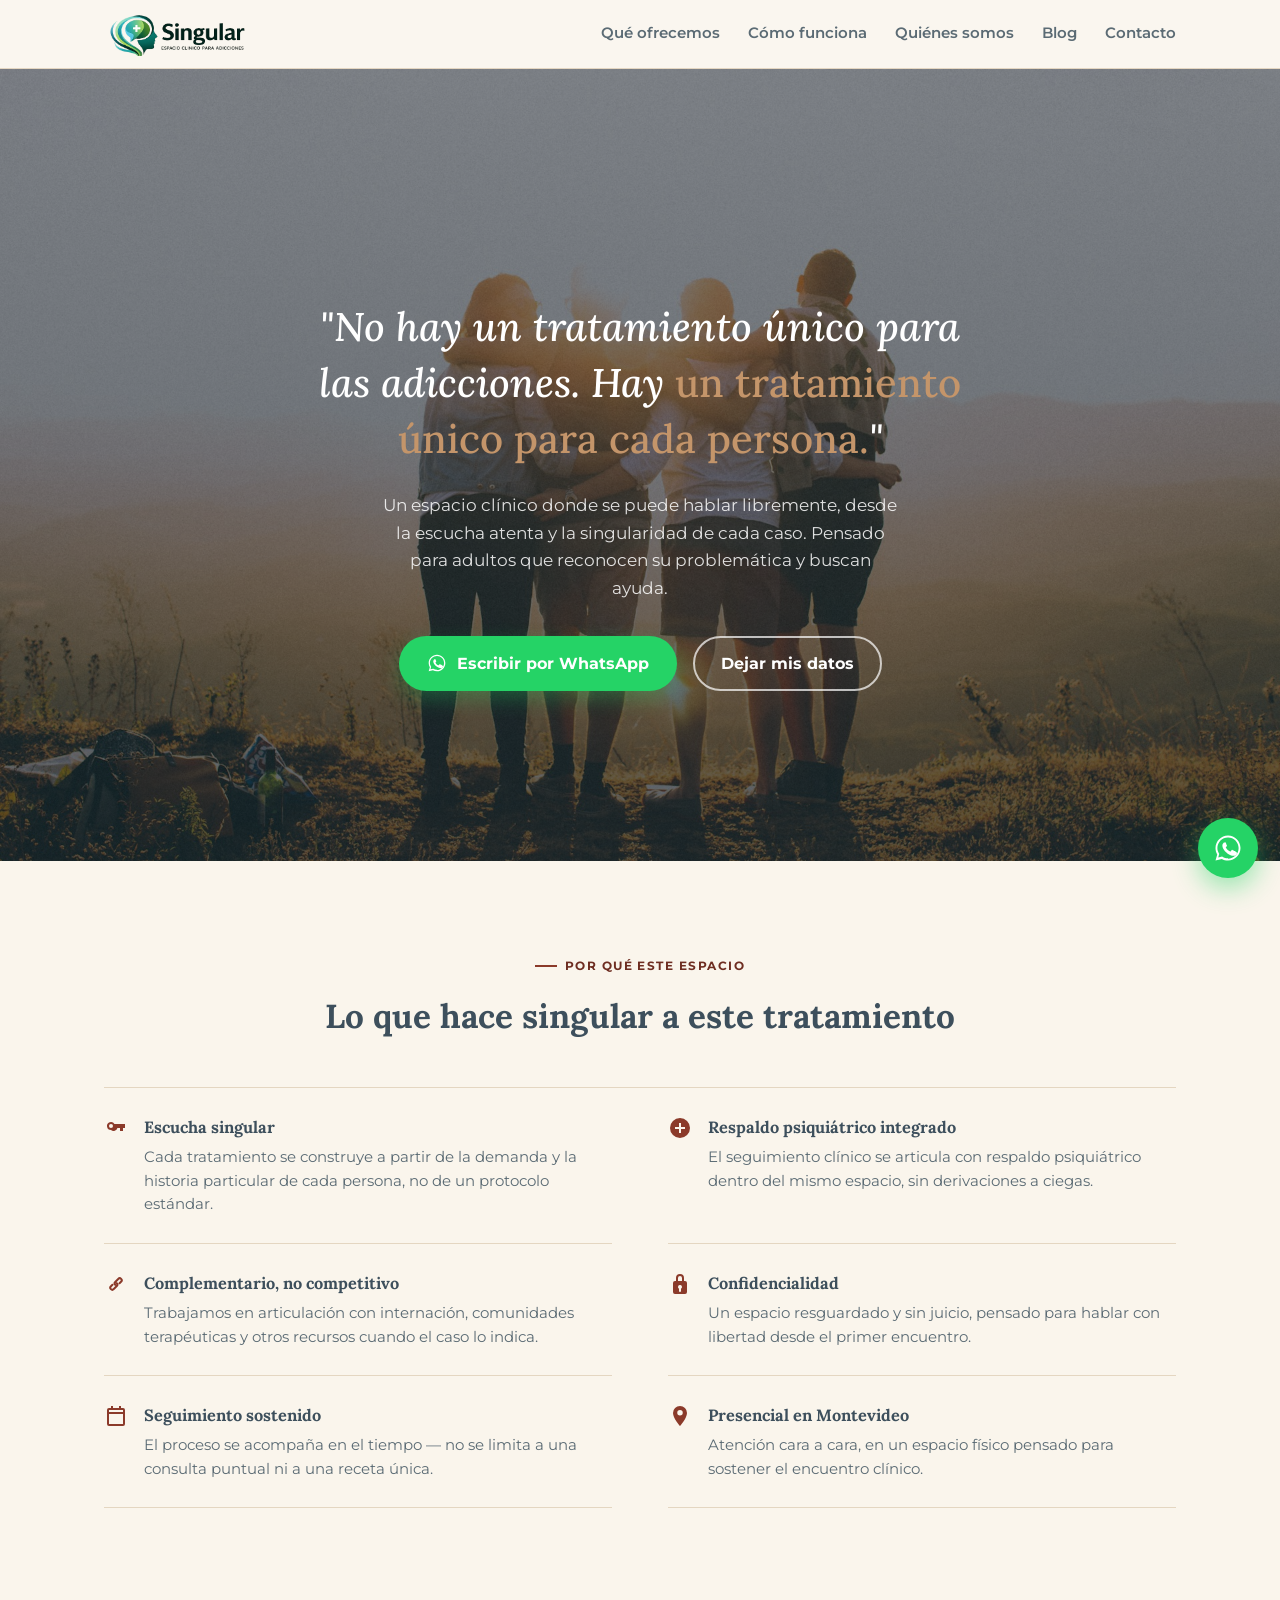
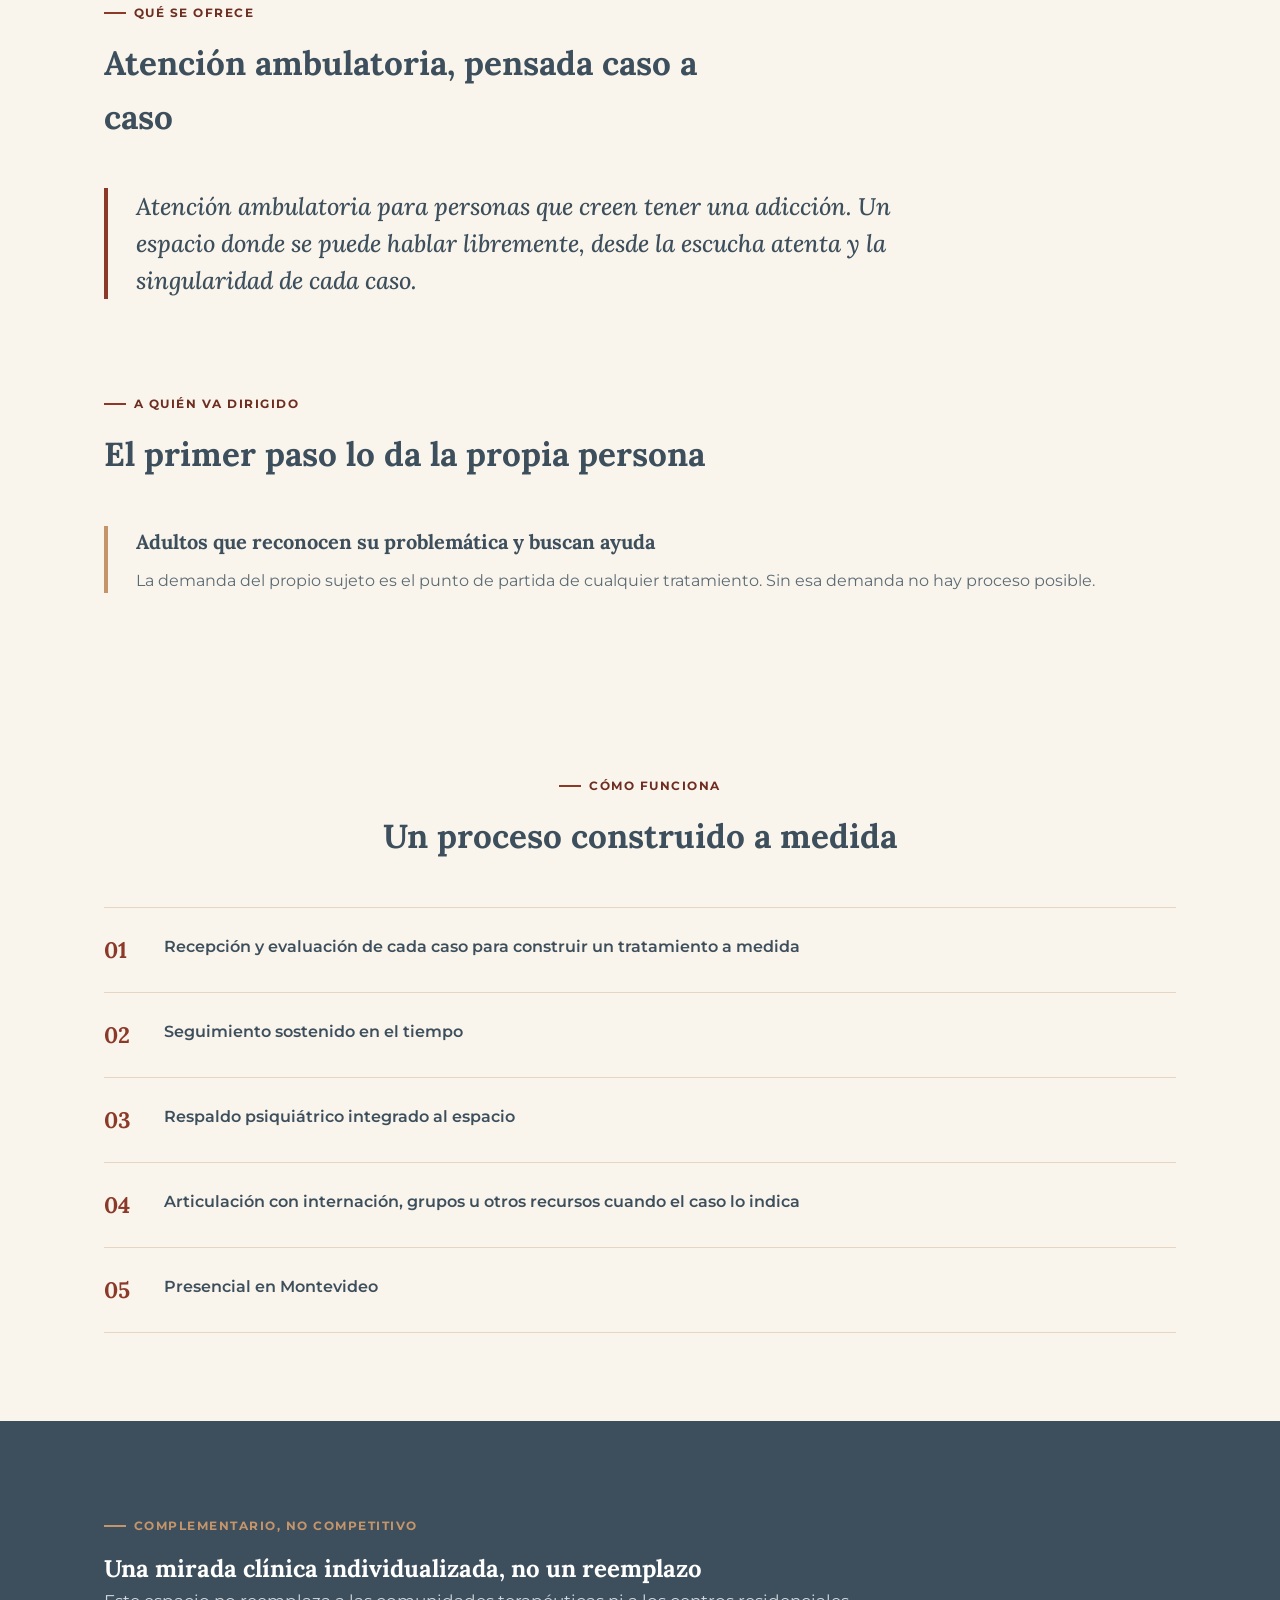
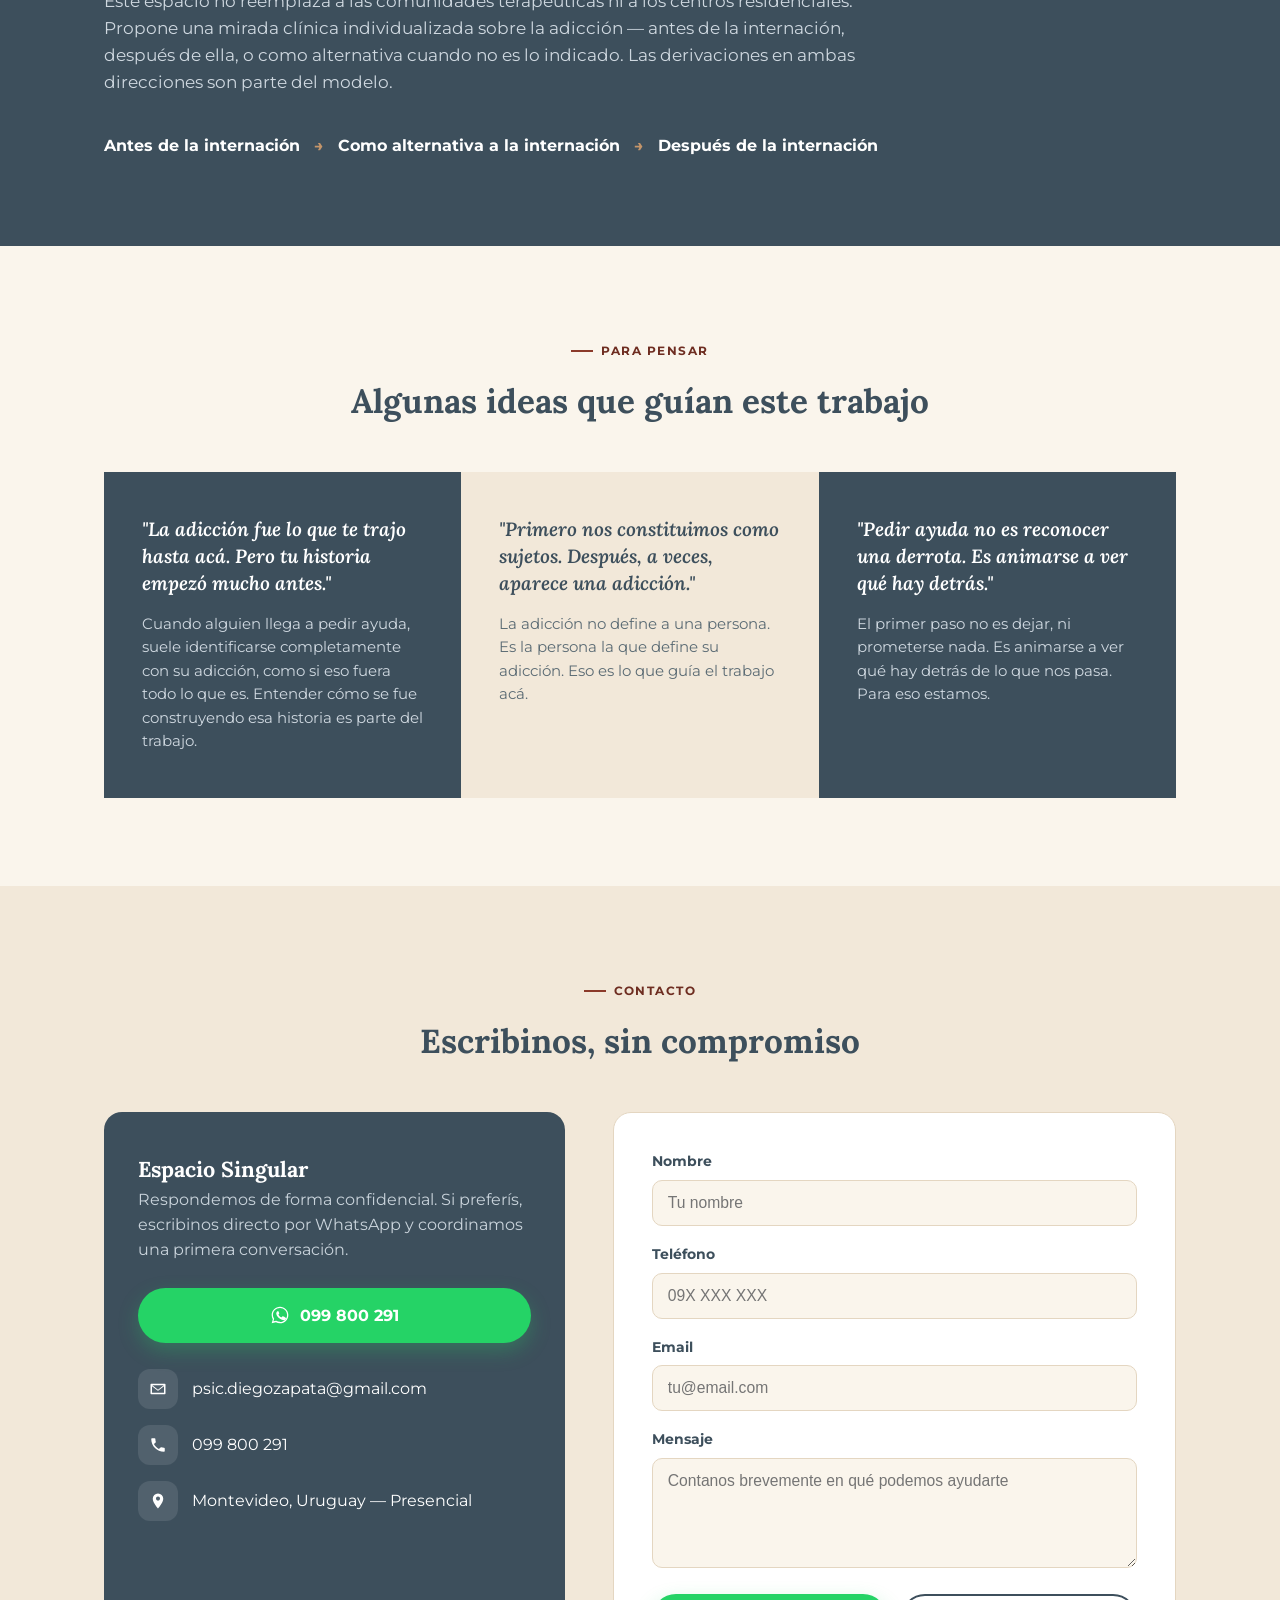
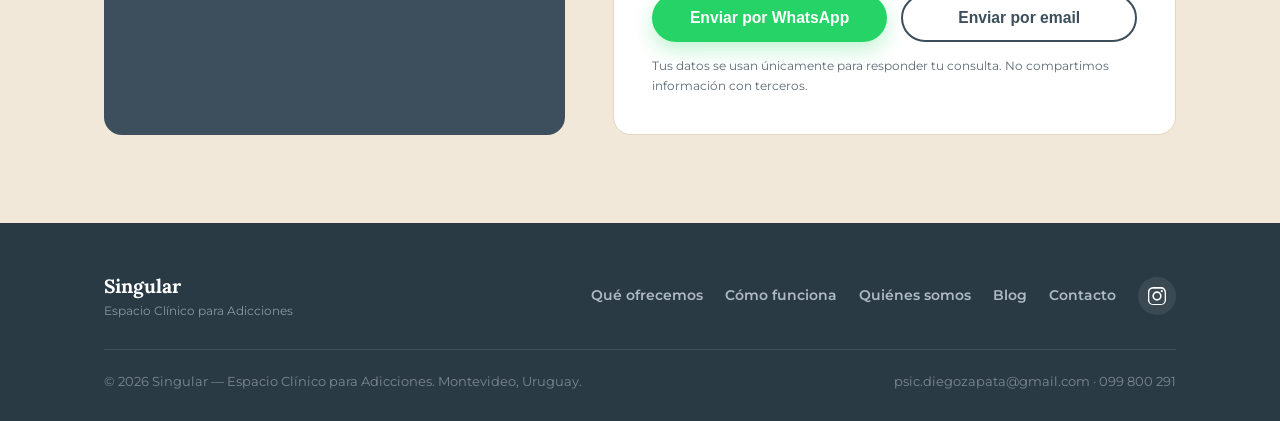
==== commit 9b76ac85: "Add files via upload" ====
--- a/index.html
+++ b/index.html
@@ -244,7 +244,6 @@
   <div class="wrap">
     <div class="footer-top">
       <div class="footer-brand">
-        <img class="footer-logo" src="espacio singular logo.png" alt="Logo Singular">
         <div>
           <div class="footer-brand-name">Singular</div>
           <div style="font-size:.78rem;color:#8a97a2;">Espacio Clínico para Adicciones</div>
--- a/styles.css
+++ b/styles.css
@@ -29,7 +29,11 @@
 a{color:inherit;text-decoration:none;}
 h1,h2,h3{font-family:'Lora',serif;color:var(--navy);}
 .wrap{max-width:1120px;margin:0 auto;padding:0 24px;}
-section{padding:88px 0;}
+
+/* Mobile-first: base = phone. min-width:641px = tablet. min-width:861px = desktop. */
+section{padding:60px 0;}
+@media(min-width:641px){section{padding:88px 0;}}
+
 .eyebrow{
   display:inline-flex;align-items:center;gap:8px;
   font-size:.78rem;font-weight:700;letter-spacing:.12em;text-transform:uppercase;
@@ -51,7 +55,7 @@
 .btn-navy:hover{background:var(--navy-dark);}
 .btn-block{width:100%;}
 
-/* NAV */
+/* NAV — base: menú hamburguesa (mobile/tablet). Desktop: menú completo. */
 header{
   position:sticky;top:0;z-index:50;
   background:rgba(250,246,239,.92);backdrop-filter:blur(10px);
@@ -66,24 +70,24 @@
 .brand-name{font-family:'Lora',serif;font-weight:700;font-size:1.5rem;color:var(--navy);letter-spacing:.01em;}
 .brand-tag{font-size:.62rem;font-weight:700;letter-spacing:.14em;color:var(--terracota-dark);text-transform:uppercase;}
 .nav-right{display:flex;align-items:center;gap:28px;}
-.nav-links{display:flex;align-items:center;gap:28px;font-size:.92rem;font-weight:600;color:var(--ink-soft);}
+.nav-links{display:none;align-items:center;gap:28px;font-size:.92rem;font-weight:600;color:var(--ink-soft);}
 .nav-links a:hover, .nav-links a.active{color:var(--navy);}
-.burger{display:none;background:none;border:none;font-size:1.6rem;color:var(--navy);cursor:pointer;}
-@media(max-width:860px){
-  .nav-links{display:none;}
-  .burger{display:block;}
-}
-
-/* HERO (imagen de fondo, texto superpuesto) */
-.hero{position:relative;min-height:88vh;display:flex;align-items:center;overflow:hidden;padding:150px 0 90px;}
+.burger{display:block;background:none;border:none;font-size:1.6rem;color:var(--navy);cursor:pointer;}
+@media(min-width:861px){
+  .nav-links{display:flex;}
+  .burger{display:none;}
+}
+
+/* HERO (imagen de fondo, texto superpuesto) — base: mobile compacto y centrado */
+.hero{position:relative;min-height:auto;display:flex;align-items:center;overflow:hidden;padding:96px 0 56px;}
 .hero-bg{position:absolute;inset:0;z-index:0;}
 .hero-bg img{width:100%;height:100%;object-fit:cover;object-position:center 42%;}
 .hero-bg::after{
   content:"";position:absolute;inset:0;
-  background:linear-gradient(100deg, rgba(24,33,39,.93) 0%, rgba(24,33,39,.74) 40%, rgba(24,33,39,.32) 70%, rgba(24,33,39,.08) 100%);
-}
-.hero .wrap{position:relative;z-index:1;}
-.hero-content{max-width:600px;}
+  background:linear-gradient(180deg, rgba(24,33,39,.55) 0%, rgba(24,33,39,.62) 60%, rgba(24,33,39,.7) 100%);
+}
+.hero .wrap{position:relative;z-index:1;display:flex;justify-content:center;}
+.hero-content{max-width:100%;text-align:center;}
 .hero .eyebrow{color:var(--ocre);}
 .hero .eyebrow::before{background:var(--ocre);}
 .quote{
@@ -92,16 +96,19 @@
   line-height:1.4;margin-bottom:24px;
 }
 .quote span{color:var(--ocre);font-style:normal;}
-.hero-sub{font-size:1.08rem;color:rgba(255,255,255,.85);max-width:500px;margin-bottom:34px;}
-.hero-ctas{display:flex;gap:16px;flex-wrap:wrap;}
+.hero-sub{font-size:1.08rem;color:rgba(255,255,255,.85);max-width:520px;margin:0 auto 34px;}
+.hero-ctas{display:flex;gap:16px;flex-wrap:wrap;justify-content:center;}
 .hero .btn-outline{color:#fff;border-color:rgba(255,255,255,.7);}
 .hero .btn-outline:hover{background:#fff;color:var(--navy);border-color:#fff;}
-@media(max-width:860px){
-  .hero{min-height:auto;padding:110px 0 64px;}
-  .hero-content{max-width:100%;}
-}
-
-/* PAGE HERO (Equipo / Blog) */
+@media(min-width:641px){
+  .hero{padding:110px 0 64px;}
+}
+@media(min-width:861px){
+  .hero{min-height:88vh;padding:150px 0 90px;}
+  .hero-content{max-width:680px;}
+}
+
+/* PAGE HERO (Quiénes somos / Blog) */
 .page-hero{padding:64px 0 60px;text-align:center;position:relative;overflow:hidden;}
 .page-hero .wrap{max-width:720px;}
 .page-hero h1{font-size:clamp(2rem,4vw,2.6rem);margin-bottom:16px;}
@@ -112,14 +119,16 @@
 .section-head.center{margin-left:auto;margin-right:auto;text-align:center;}
 .section-head h2{font-size:clamp(1.6rem,2.6vw,2.1rem);font-weight:700;}
 
-/* WHY US — lista editorial, sin tarjetas */
-.why-list{display:grid;grid-template-columns:1fr 1fr;column-gap:56px;border-top:1px solid var(--line);}
+/* WHY US — lista editorial, sin tarjetas. Base: una columna. Desktop: dos. */
+.why-list{display:grid;grid-template-columns:1fr;border-top:1px solid var(--line);}
 .why-item{display:flex;gap:16px;padding:26px 0;border-bottom:1px solid var(--line);}
 .why-item .ico{color:var(--terracota);flex-shrink:0;margin-top:2px;}
 .why-item .ico svg{width:24px;height:24px;display:block;}
 .why-item h3{font-size:1.02rem;margin-bottom:6px;}
 .why-item p{color:var(--ink-soft);font-size:.92rem;}
-@media(max-width:860px){.why-list{grid-template-columns:1fr;}}
+@media(min-width:861px){
+  .why-list{grid-template-columns:1fr 1fr;column-gap:56px;}
+}
 
 /* OFFER — cita editorial, sin caja */
 .offer-card{
@@ -151,8 +160,8 @@
 }
 .comp-timeline .arrow{color:var(--ocre);}
 
-/* TEAM */
-.team-grid{display:grid;grid-template-columns:repeat(3,1fr);gap:28px;}
+/* TEAM — base: una columna centrada. Desktop: tres columnas. */
+.team-grid{display:grid;grid-template-columns:1fr;gap:28px;max-width:380px;margin:0 auto;}
 .team-card{
   background:#fff;border:1px solid var(--line);border-radius:var(--radius);
   padding:30px;text-align:center;display:flex;flex-direction:column;align-items:center;
@@ -182,16 +191,15 @@
   font-size:.74rem;font-weight:700;color:var(--teal-dark);background:#EAF0E3;
   border-radius:100px;padding:5px 12px;text-transform:uppercase;letter-spacing:.04em;
 }
-@media(max-width:860px){.team-grid{grid-template-columns:1fr;max-width:380px;margin:0 auto;}}
-
-/* BLOG — sin portadas ni tarjetas, divisores editoriales */
-.blog-grid{display:grid;grid-template-columns:repeat(3,1fr);gap:0;align-items:start;border-top:1px solid var(--line);}
-.blog-card{
-  background:none;padding:36px 32px;display:flex;flex-direction:column;
-}
-.blog-card:first-child{padding-left:0;}
-.blog-card:last-child{padding-right:0;}
-.blog-card + .blog-card{border-left:1px solid var(--line);}
+@media(min-width:861px){
+  .team-grid{grid-template-columns:repeat(3,1fr);max-width:none;margin:0;}
+}
+
+/* BLOG — sin portadas ni tarjetas, divisores editoriales. Base: apilado. Desktop: 3 columnas. */
+.blog-grid{display:grid;grid-template-columns:1fr;gap:0;align-items:start;}
+.blog-card{background:none;padding:32px 0;display:flex;flex-direction:column;}
+.blog-card:first-child{padding-top:0;}
+.blog-card + .blog-card{border-top:1px solid var(--line);}
 .blog-cover-img{width:100%;aspect-ratio:4/3;object-fit:cover;border-radius:14px;margin-bottom:22px;}
 .blog-body{display:flex;flex-direction:column;flex:1;}
 .blog-tag{
@@ -212,15 +220,16 @@
 .blog-full{margin-top:16px;padding-top:16px;border-top:1px solid var(--line);color:var(--ink-soft);font-size:.94rem;}
 .blog-full p{margin-bottom:14px;}
 .blog-full h4{font-family:'Lora',serif;color:var(--navy);font-size:1rem;margin-bottom:8px;}
-@media(max-width:860px){
-  .blog-grid{grid-template-columns:1fr;border-top:none;}
-  .blog-card{padding:32px 0;border-left:none !important;}
-  .blog-card:first-child{padding-top:0;}
-  .blog-card + .blog-card{border-top:1px solid var(--line);border-left:none;}
-}
-
-/* REFLECT (tono de redes) — banda continua, sin tarjetas sueltas */
-.reflect-grid{display:grid;grid-template-columns:repeat(3,1fr);gap:0;}
+@media(min-width:861px){
+  .blog-grid{grid-template-columns:repeat(3,1fr);border-top:1px solid var(--line);}
+  .blog-card{padding:36px 32px;}
+  .blog-card:first-child{padding-left:0;}
+  .blog-card:last-child{padding-right:0;}
+  .blog-card + .blog-card{border-top:none;border-left:1px solid var(--line);}
+}
+
+/* REFLECT (tono de redes) — banda continua. Base: apilada. Desktop: 3 columnas. */
+.reflect-grid{display:grid;grid-template-columns:1fr;gap:0;}
 .reflect-card{padding:44px 38px;display:flex;flex-direction:column;gap:16px;}
 .reflect-card.dark{background:var(--navy);color:#fff;}
 .reflect-card.light{background:var(--cream);color:var(--navy);}
@@ -229,11 +238,11 @@
 .reflect-card p{font-size:.92rem;line-height:1.6;}
 .reflect-card.dark p{color:#cfd8e0;}
 .reflect-card.light p{color:var(--ink-soft);}
-@media(max-width:860px){.reflect-grid{grid-template-columns:1fr;}}
-
-/* CONTACT */
+@media(min-width:861px){.reflect-grid{grid-template-columns:repeat(3,1fr);}}
+
+/* CONTACT — base: apilado. Desktop: dos columnas. */
 .contact-section{background:var(--cream);}
-.contact-grid{display:grid;grid-template-columns:.9fr 1.1fr;gap:48px;}
+.contact-grid{display:grid;grid-template-columns:1fr;gap:32px;}
 .contact-info-card{
   background:var(--navy);color:#fff;border-radius:var(--radius);padding:40px 34px;
   display:flex;flex-direction:column;gap:26px;
@@ -263,12 +272,14 @@
 .form-actions .btn{flex:1;min-width:180px;}
 .privacy-note{font-size:.78rem;color:var(--ink-soft);margin-top:14px;}
 .form-msg{font-size:.88rem;font-weight:600;margin-top:10px;display:none;}
+@media(min-width:861px){
+  .contact-grid{grid-template-columns:.9fr 1.1fr;gap:48px;}
+}
 
 /* FOOTER */
 footer{background:var(--navy-dark);color:#aebac3;padding:48px 0 28px;}
 .footer-top{display:flex;justify-content:space-between;align-items:center;gap:24px;flex-wrap:wrap;padding-bottom:28px;border-bottom:1px solid rgba(255,255,255,.1);margin-bottom:22px;}
 .footer-brand{display:flex;align-items:center;gap:14px;}
-.footer-logo{width:52px;height:52px;border-radius:12px;object-fit:cover;background:#fff;}
 .footer-brand-name{font-family:'Lora',serif;color:#fff;font-weight:700;font-size:1.2rem;}
 .footer-links{display:flex;gap:22px;font-size:.9rem;font-weight:600;flex-wrap:wrap;align-items:center;}
 .footer-links a:hover{color:#fff;}
@@ -304,8 +315,3 @@
 .mobile-menu a{color:#fff;font-size:1.2rem;font-weight:700;font-family:'Lora',serif;}
 .mobile-menu-top{display:flex;justify-content:space-between;align-items:center;}
 .mobile-menu-close{background:none;border:none;color:#fff;font-size:1.8rem;cursor:pointer;}
-
-@media(max-width:640px){
-  section{padding:60px 0;}
-  .hero{padding:96px 0 56px;}
-}
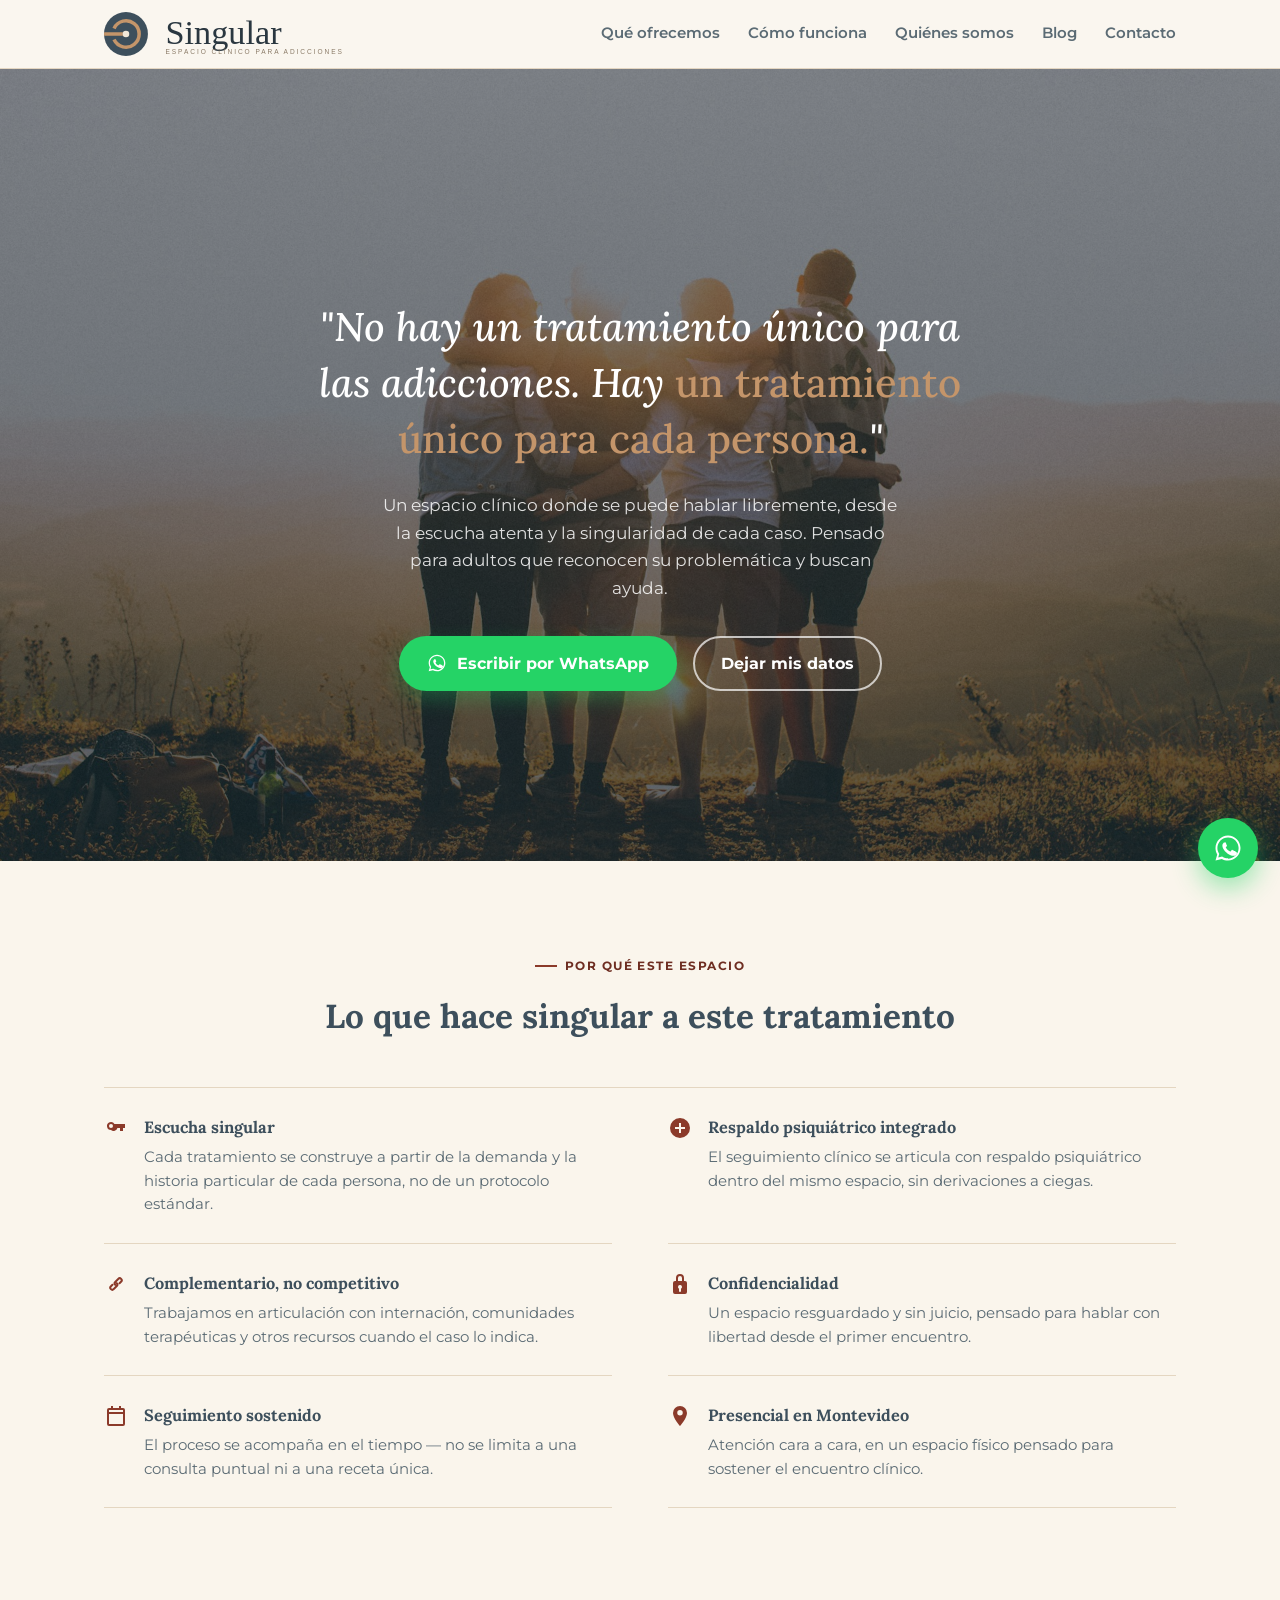
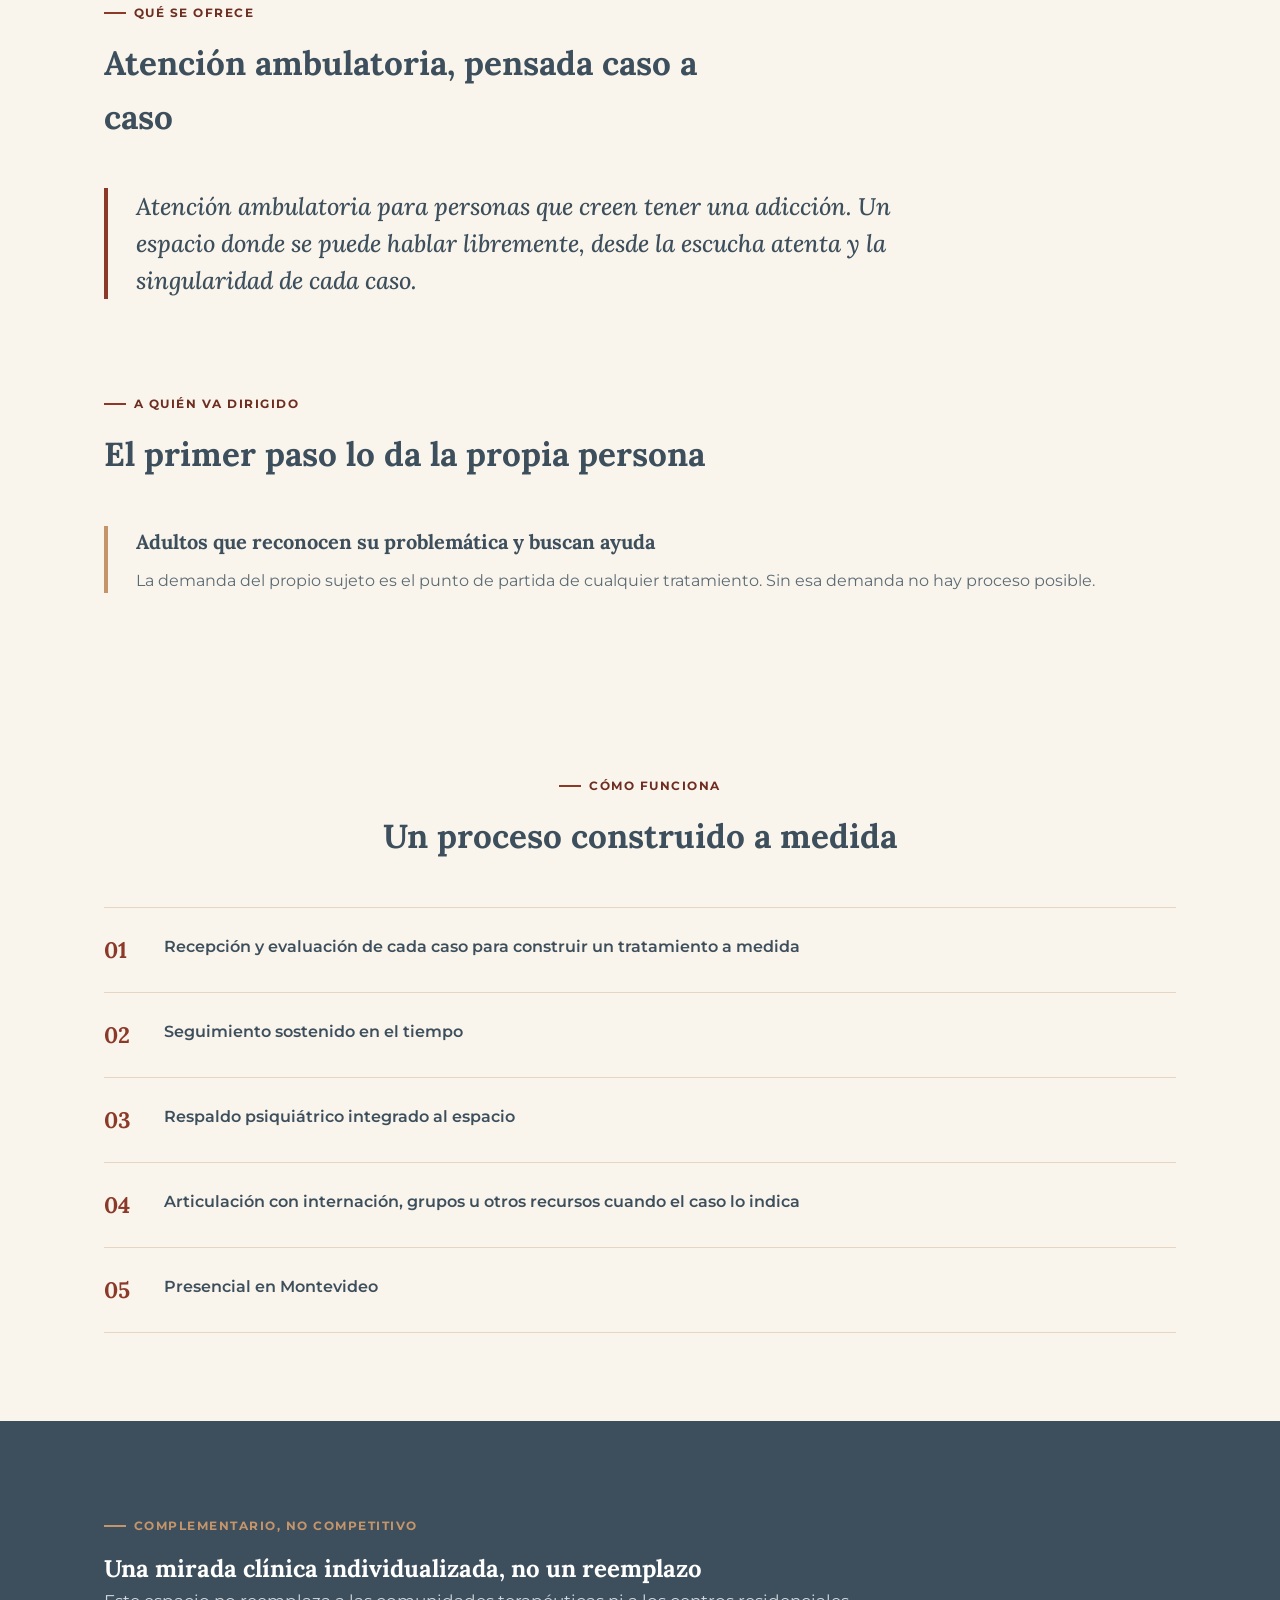
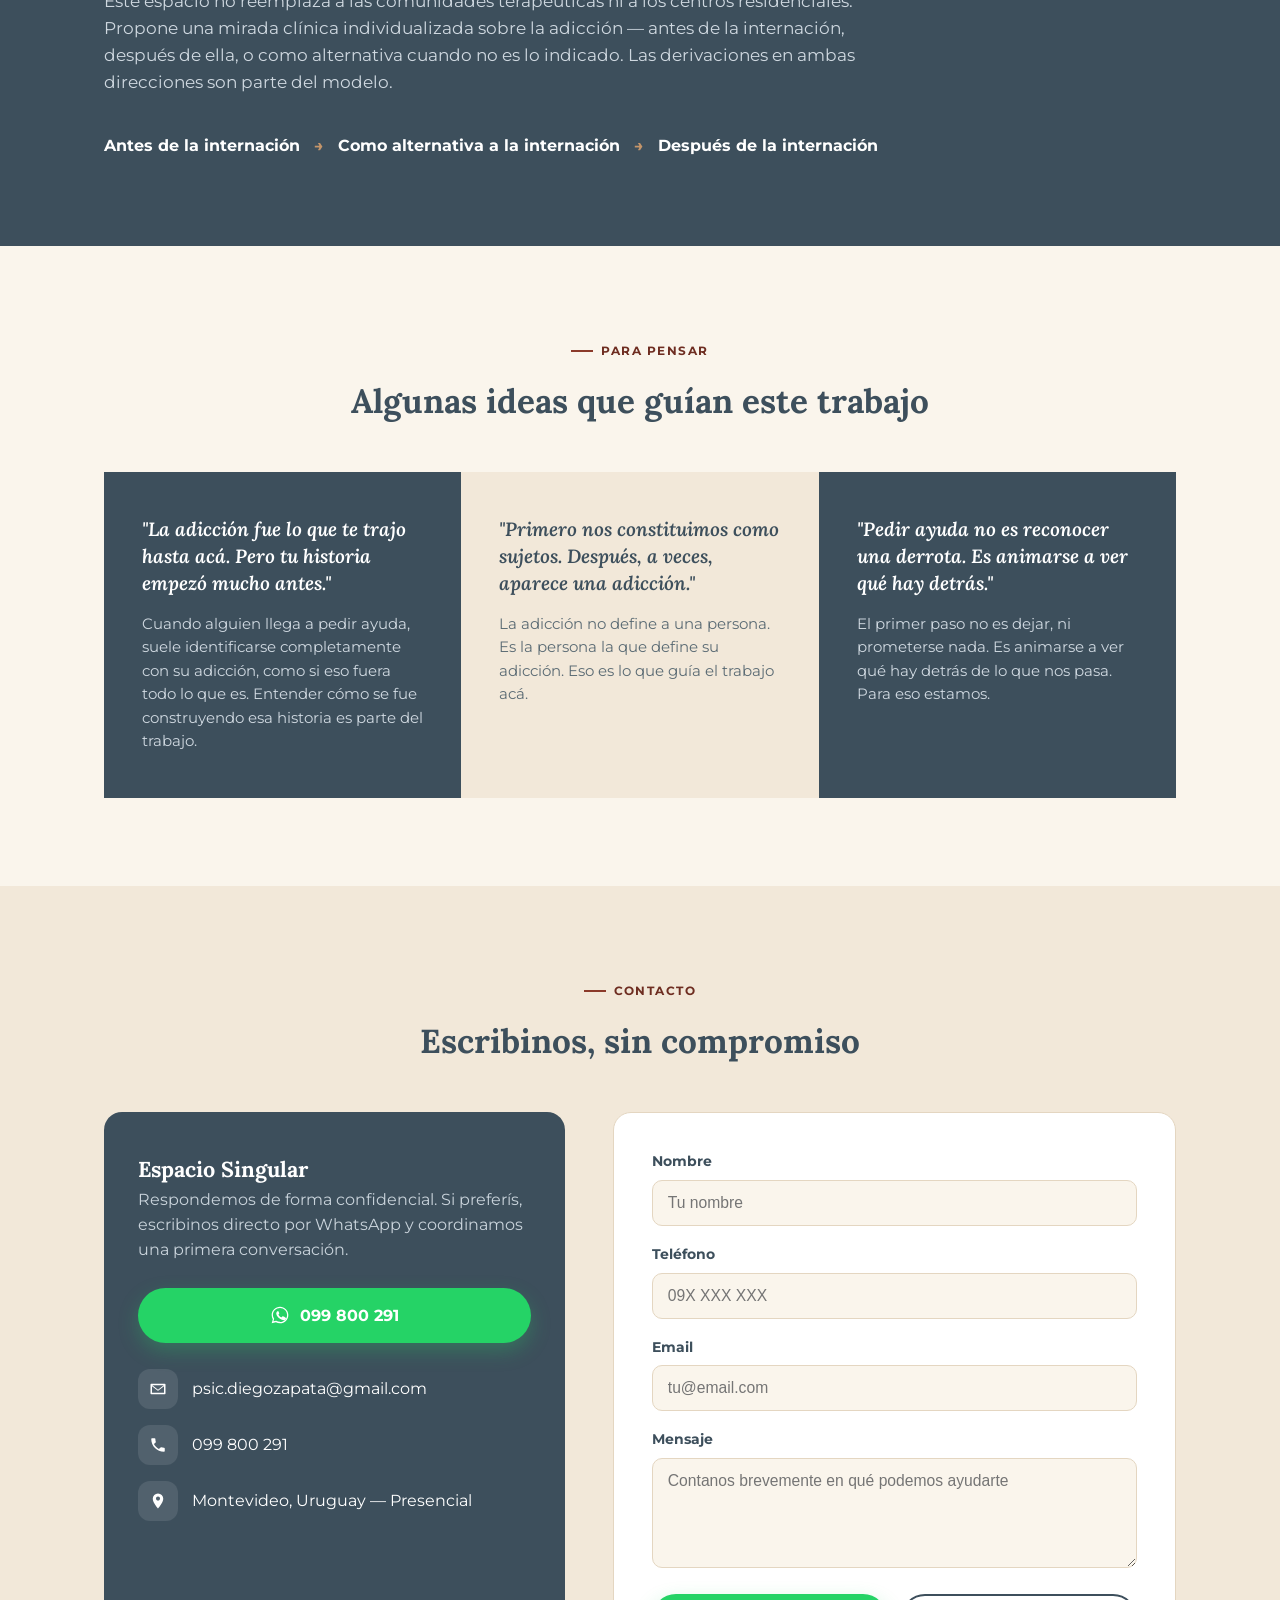
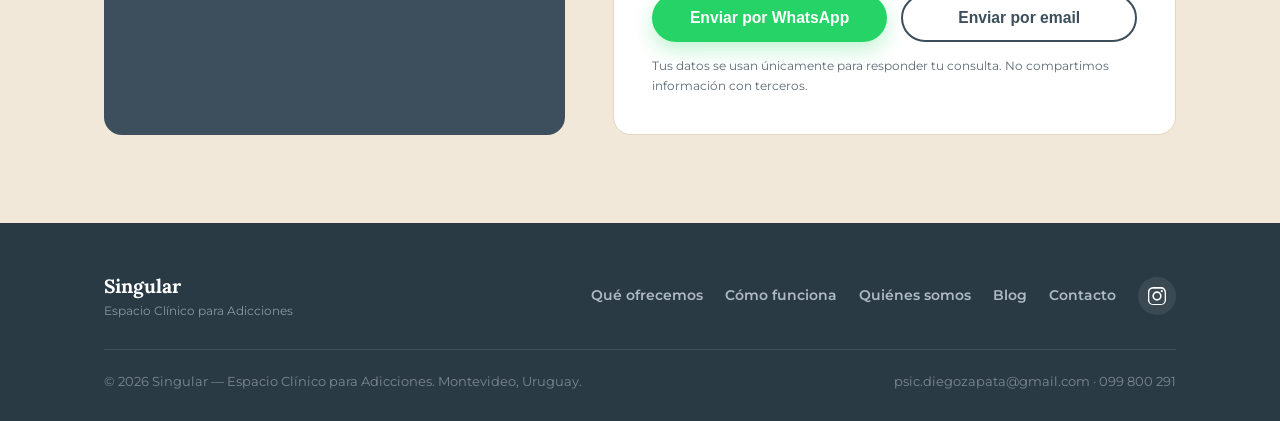
==== commit badca49f: "Add files via upload" ====
--- a/index.html
+++ b/index.html
@@ -15,7 +15,7 @@
 <header>
   <nav>
     <a class="brand" href="index.html">
-      <img src="logo-nav.png" alt="Singular — Espacio Clínico para Adicciones">
+      <img src="logo-nav.svg" alt="Singular — Espacio Clínico para Adicciones">
     </a>
     <div class="nav-right">
       <div class="nav-links">
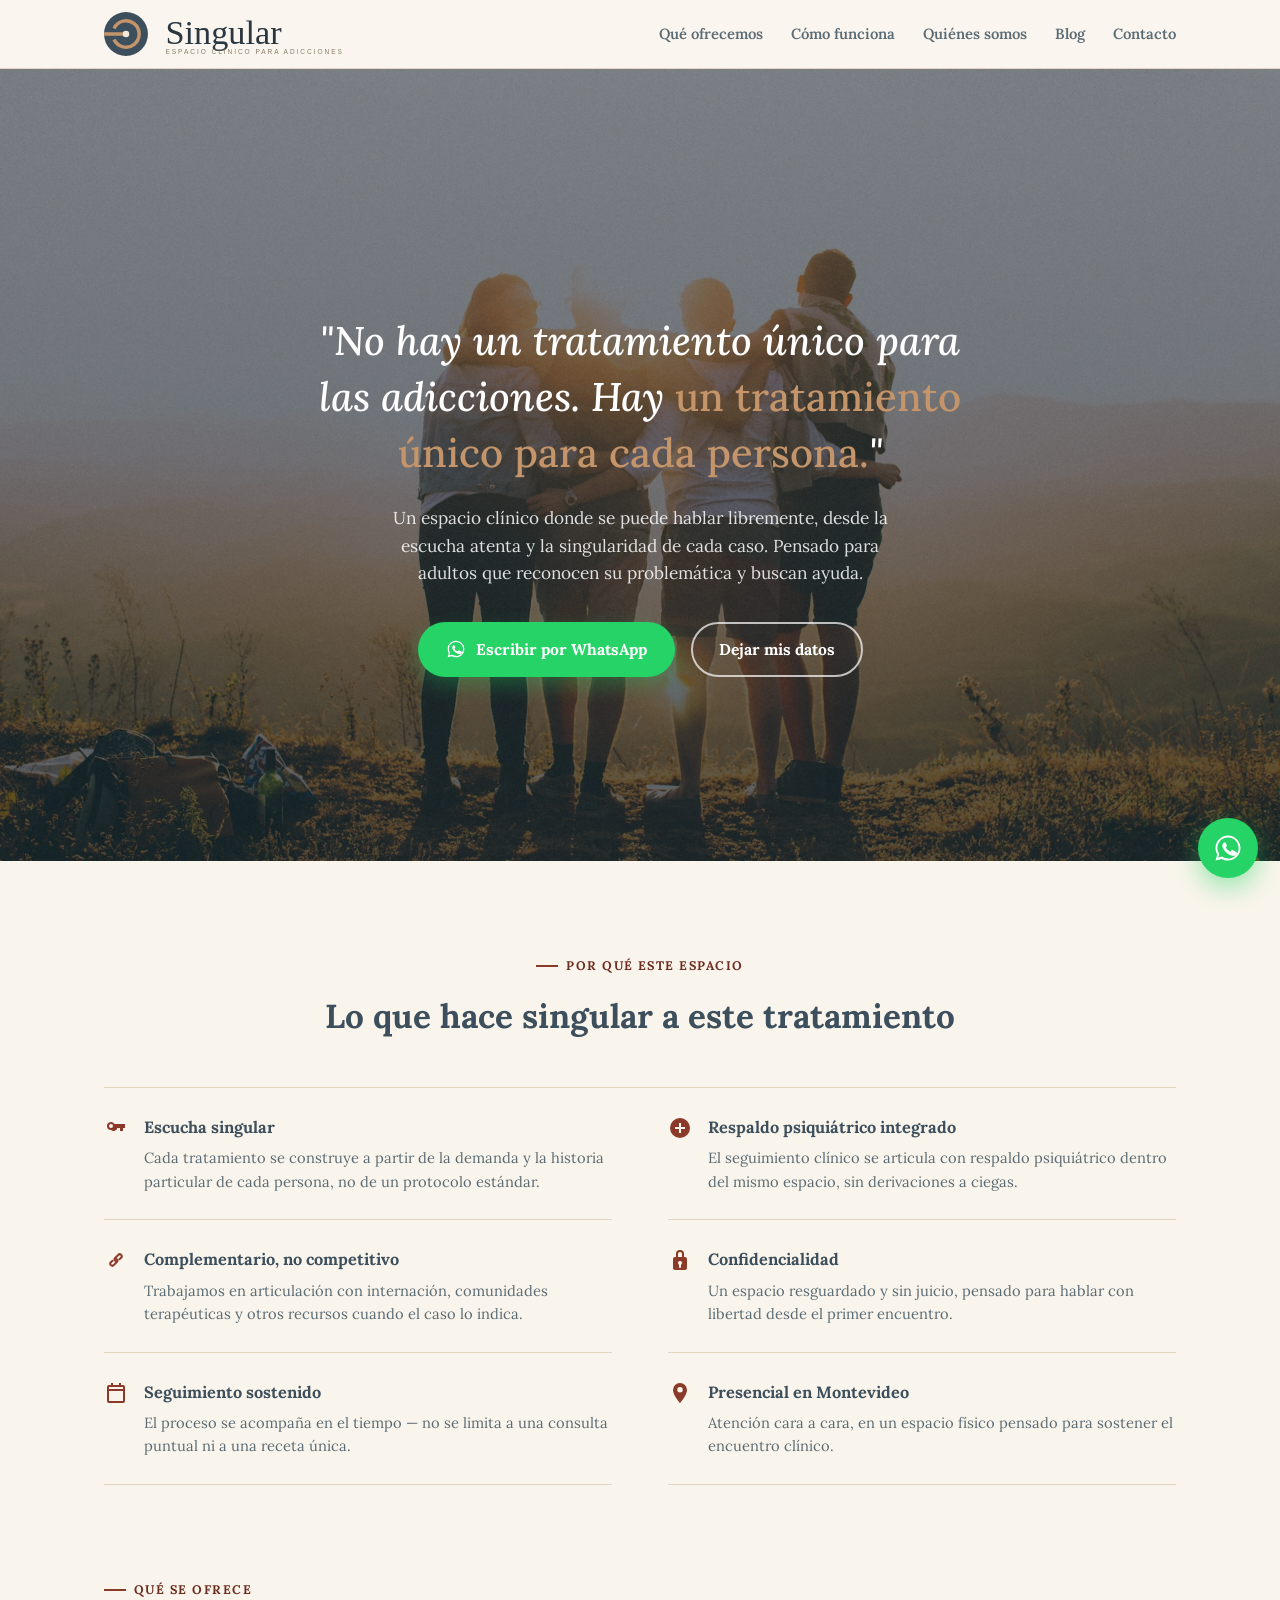
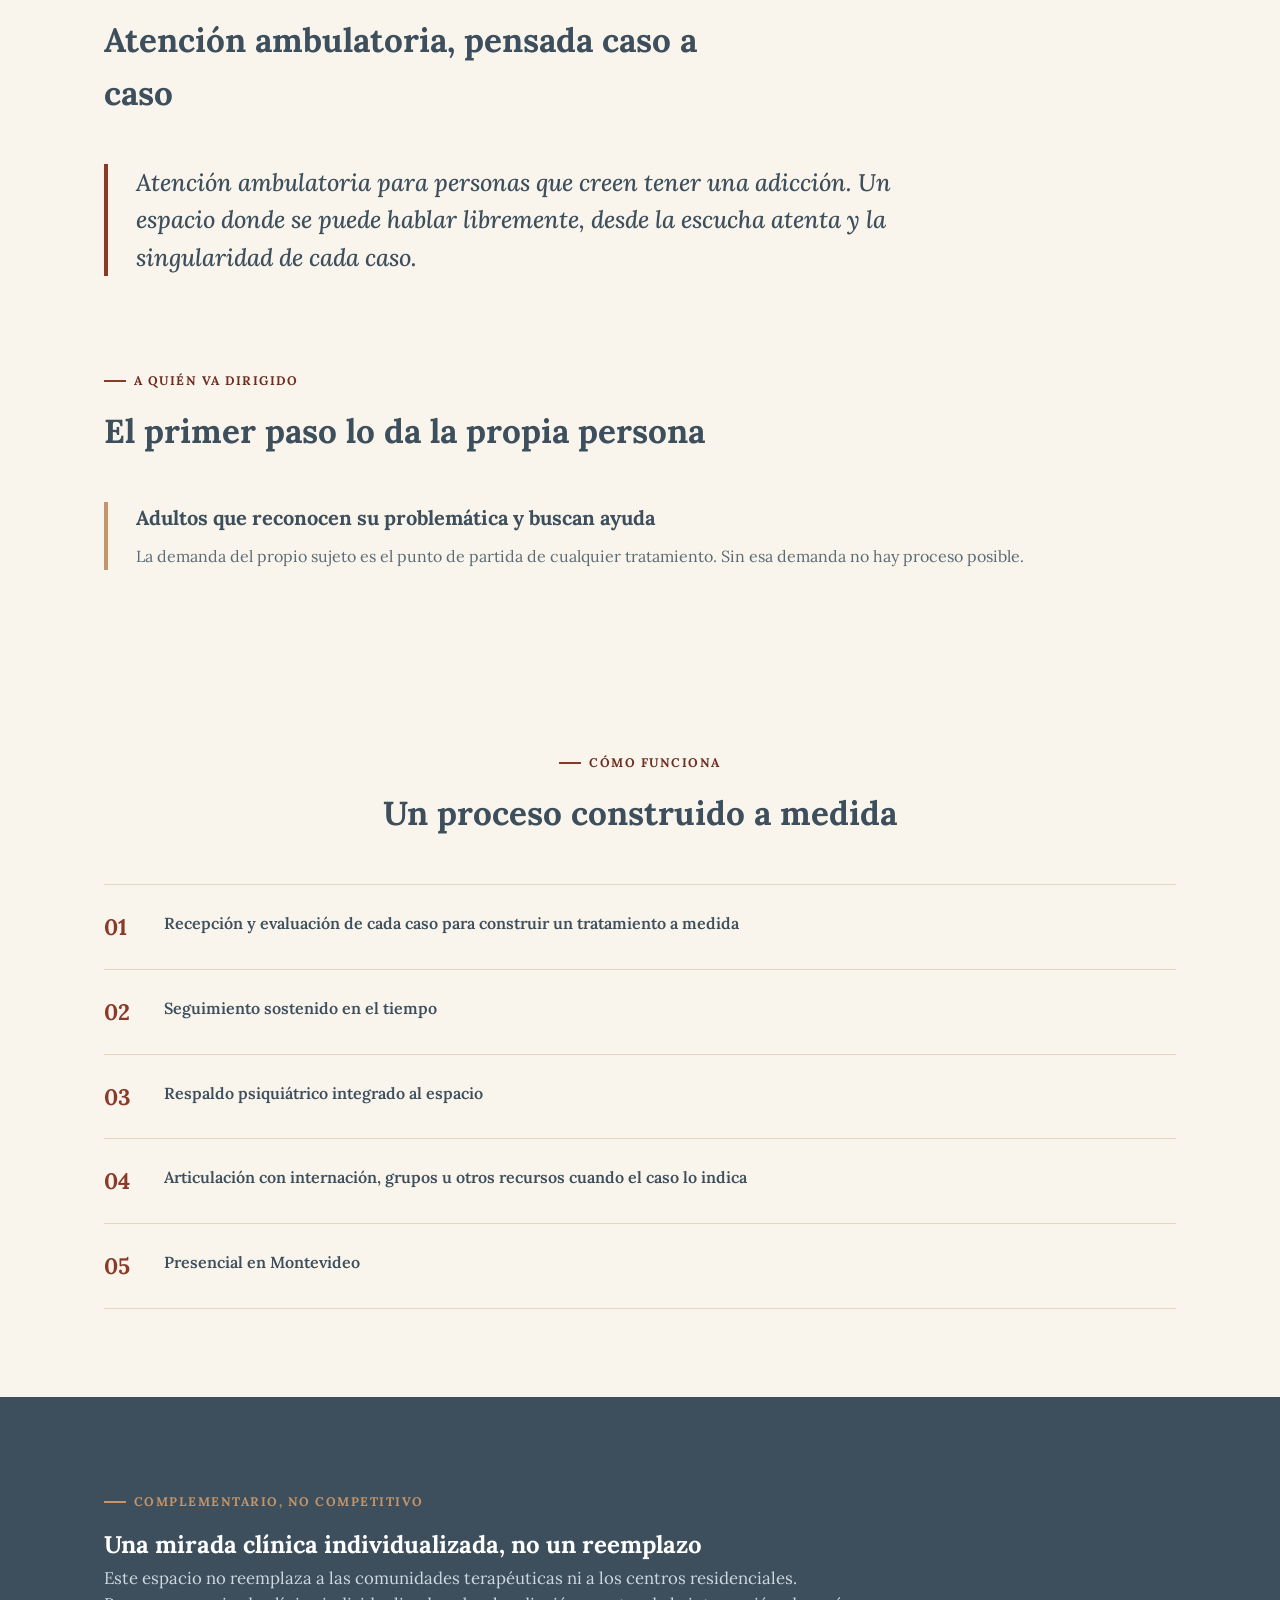
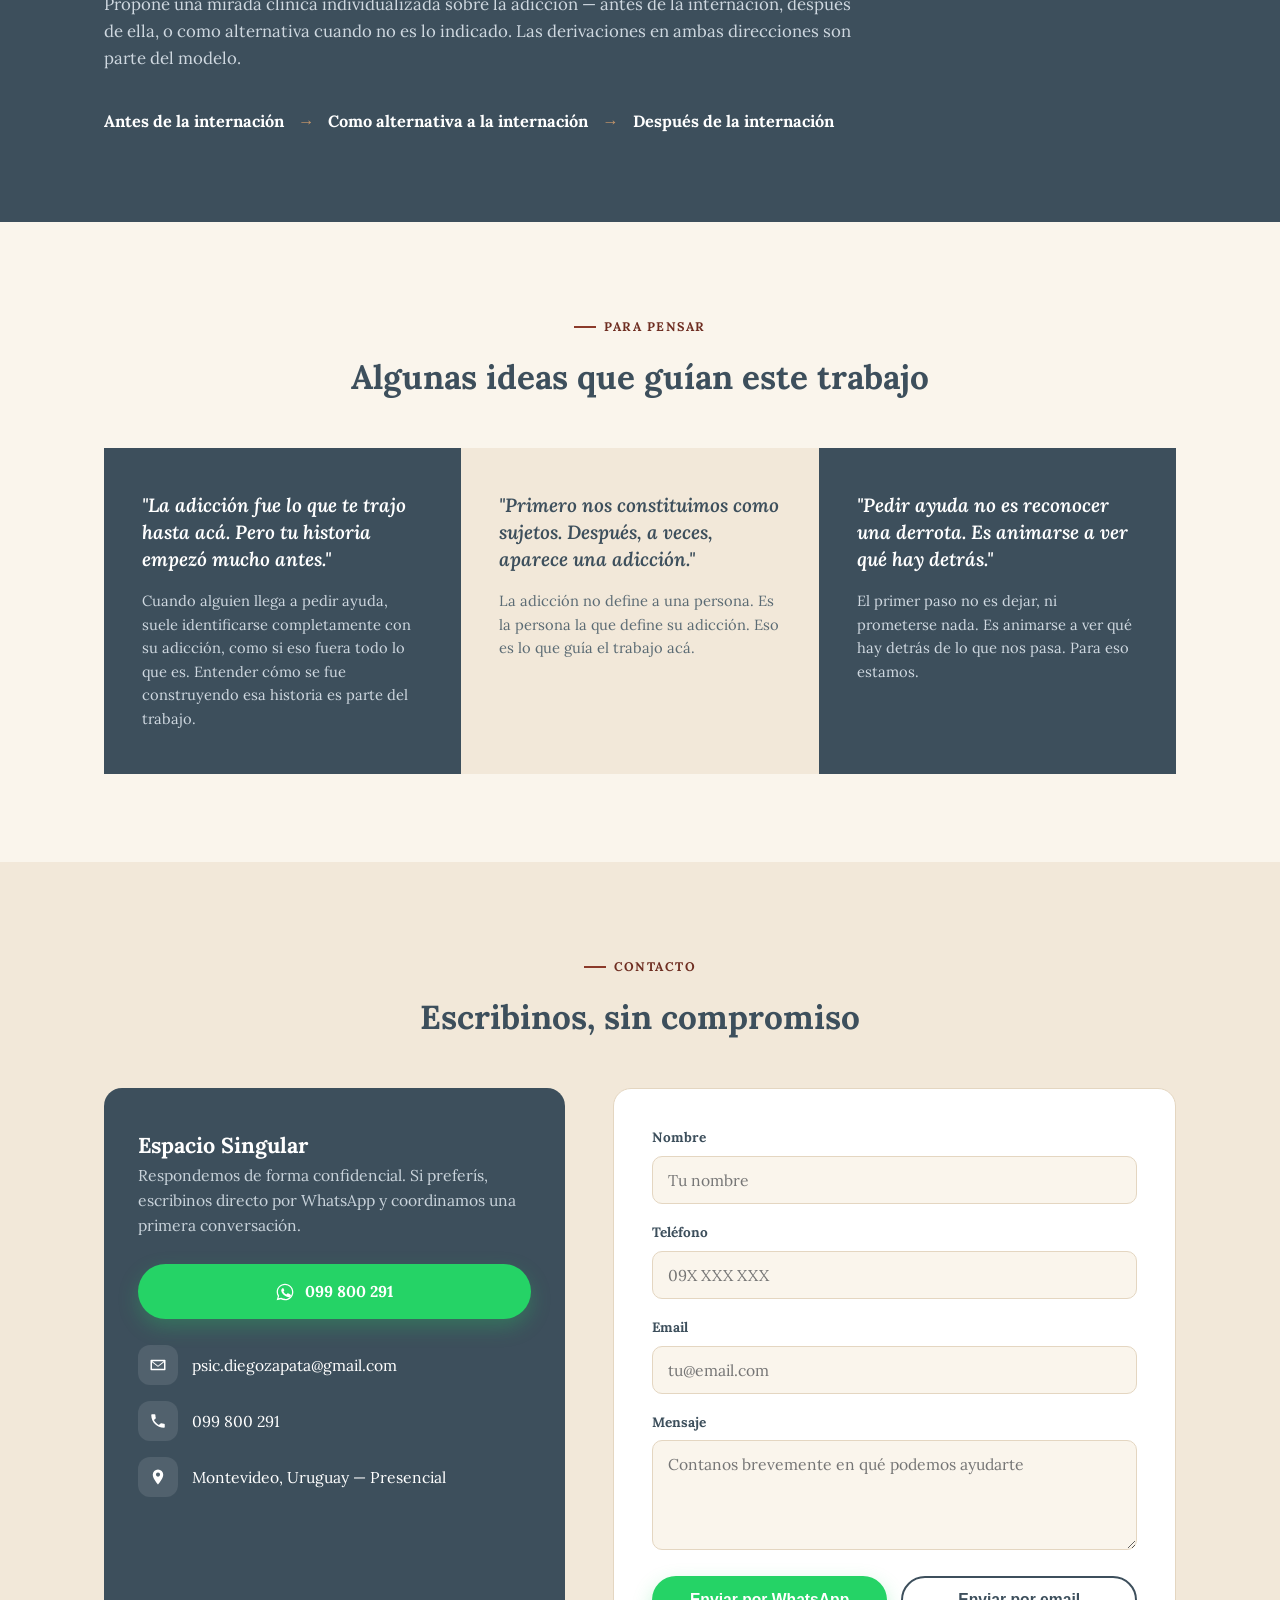
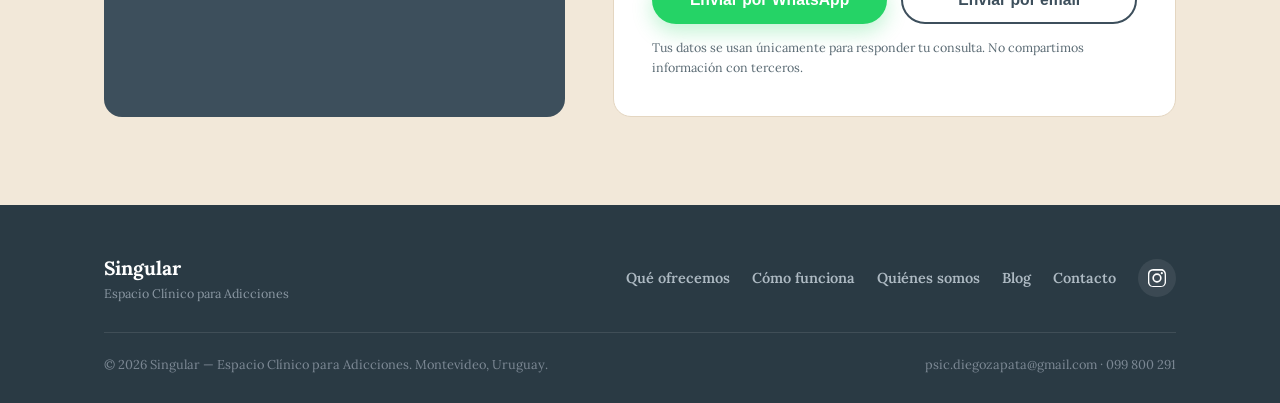
==== commit 36308da7: "Add files via upload" ====
--- a/index.html
+++ b/index.html
@@ -7,7 +7,7 @@
 <meta name="description" content="Atención ambulatoria e individualizada para personas que reconocen una adicción y buscan ayuda. Psicólogo Diego Zapata. Presencial en Montevideo.">
 <link rel="preconnect" href="https://fonts.googleapis.com">
 <link rel="preconnect" href="https://fonts.gstatic.com" crossorigin>
-<link href="https://fonts.googleapis.com/css2?family=Lora:ital,wght@0,500;0,600;0,700;1,500&family=Montserrat:wght@400;500;600;700;800&display=swap" rel="stylesheet">
+<link href="https://fonts.googleapis.com/css2?family=Lora:ital,wght@0,400;0,500;0,600;0,700;1,400;1,500&display=swap" rel="stylesheet">
 <link rel="stylesheet" href="styles.css">
 </head>
 <body>
--- a/styles.css
+++ b/styles.css
@@ -19,7 +19,7 @@
 *{box-sizing:border-box;margin:0;padding:0;}
 html{scroll-behavior:smooth;}
 body{
-  font-family:'Montserrat',sans-serif;
+  font-family:'Lora',serif;
   color:var(--ink);
   background:var(--cream-soft);
   line-height:1.6;
@@ -263,7 +263,7 @@
 .field label{display:block;font-size:.85rem;font-weight:700;color:var(--navy);margin-bottom:7px;}
 .field input, .field textarea{
   width:100%;padding:13px 15px;border:1.5px solid var(--line);border-radius:10px;
-  font-family:'Inter',sans-serif;font-size:.98rem;background:var(--cream-soft);
+  font-family:'Lora',serif;font-size:.98rem;background:var(--cream-soft);
   transition:border-color .15s ease;
 }
 .field input:focus, .field textarea:focus{outline:none;border-color:var(--teal);background:#fff;}
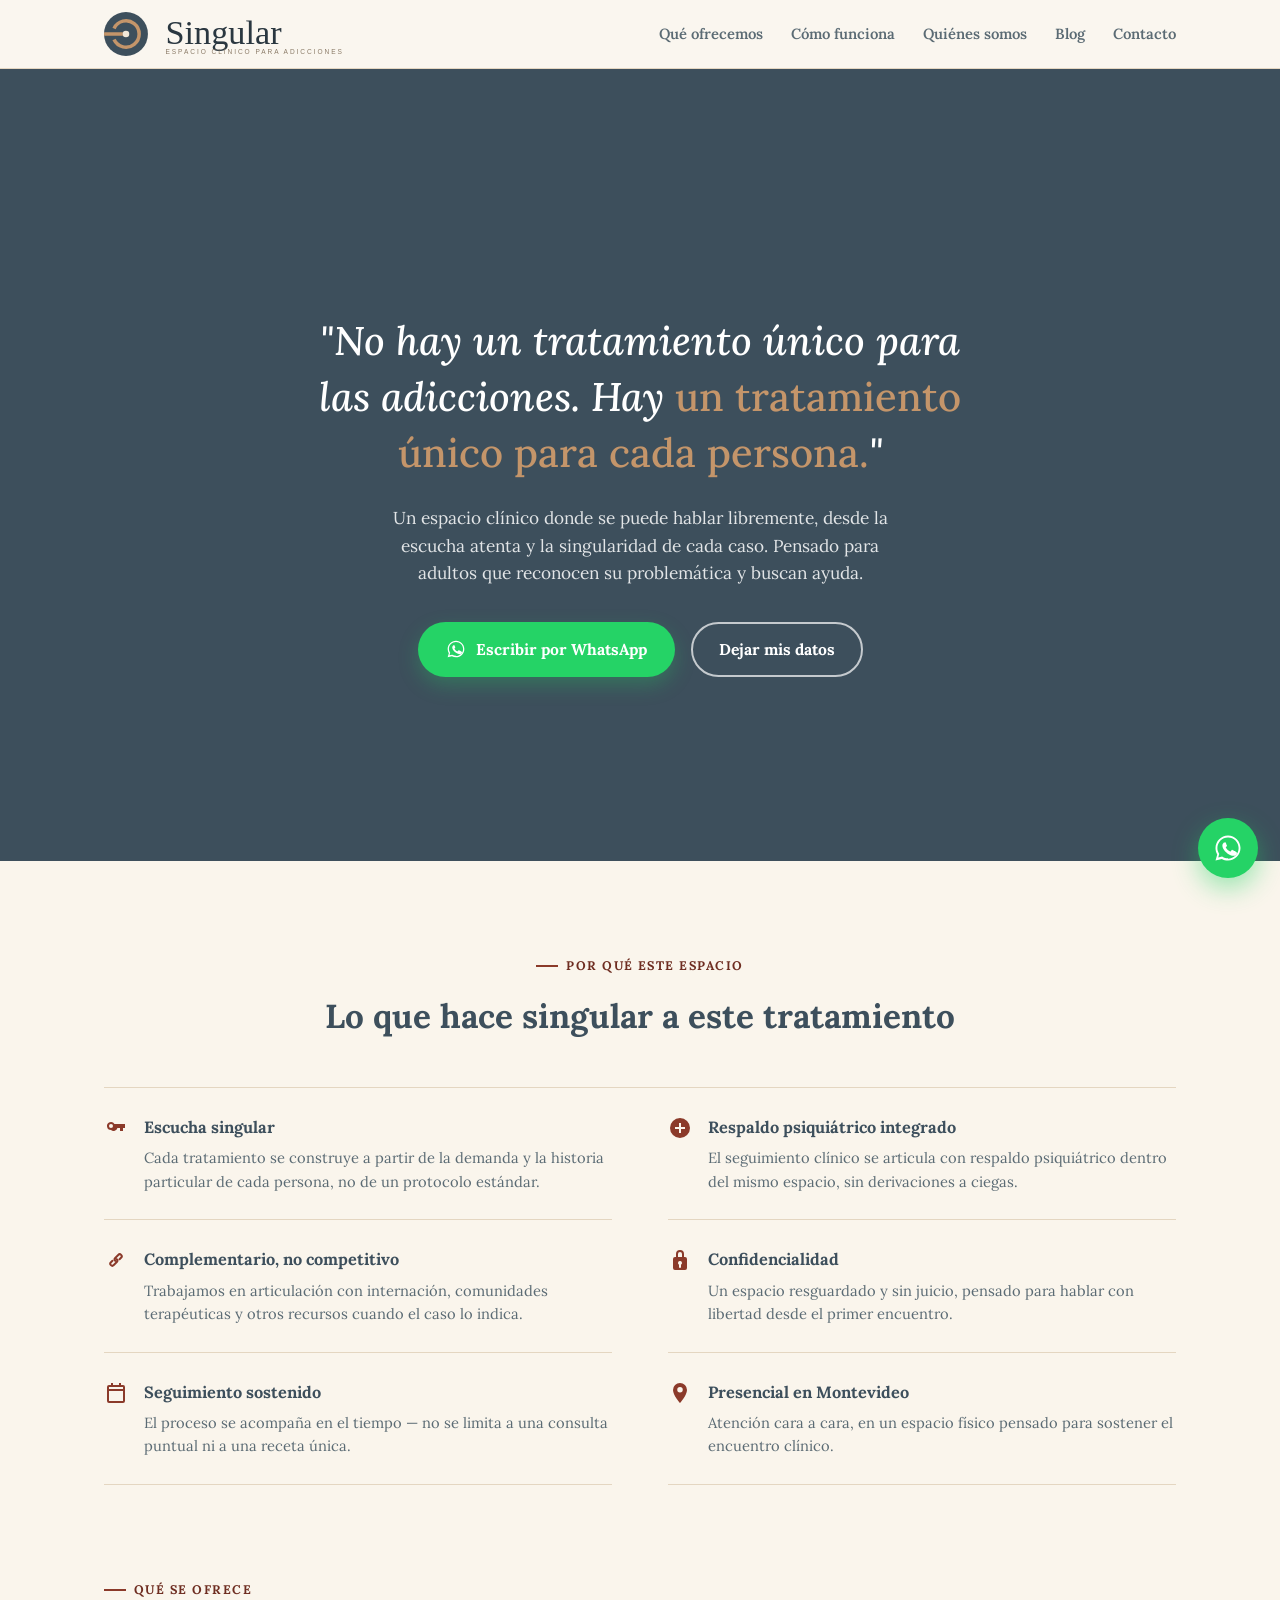
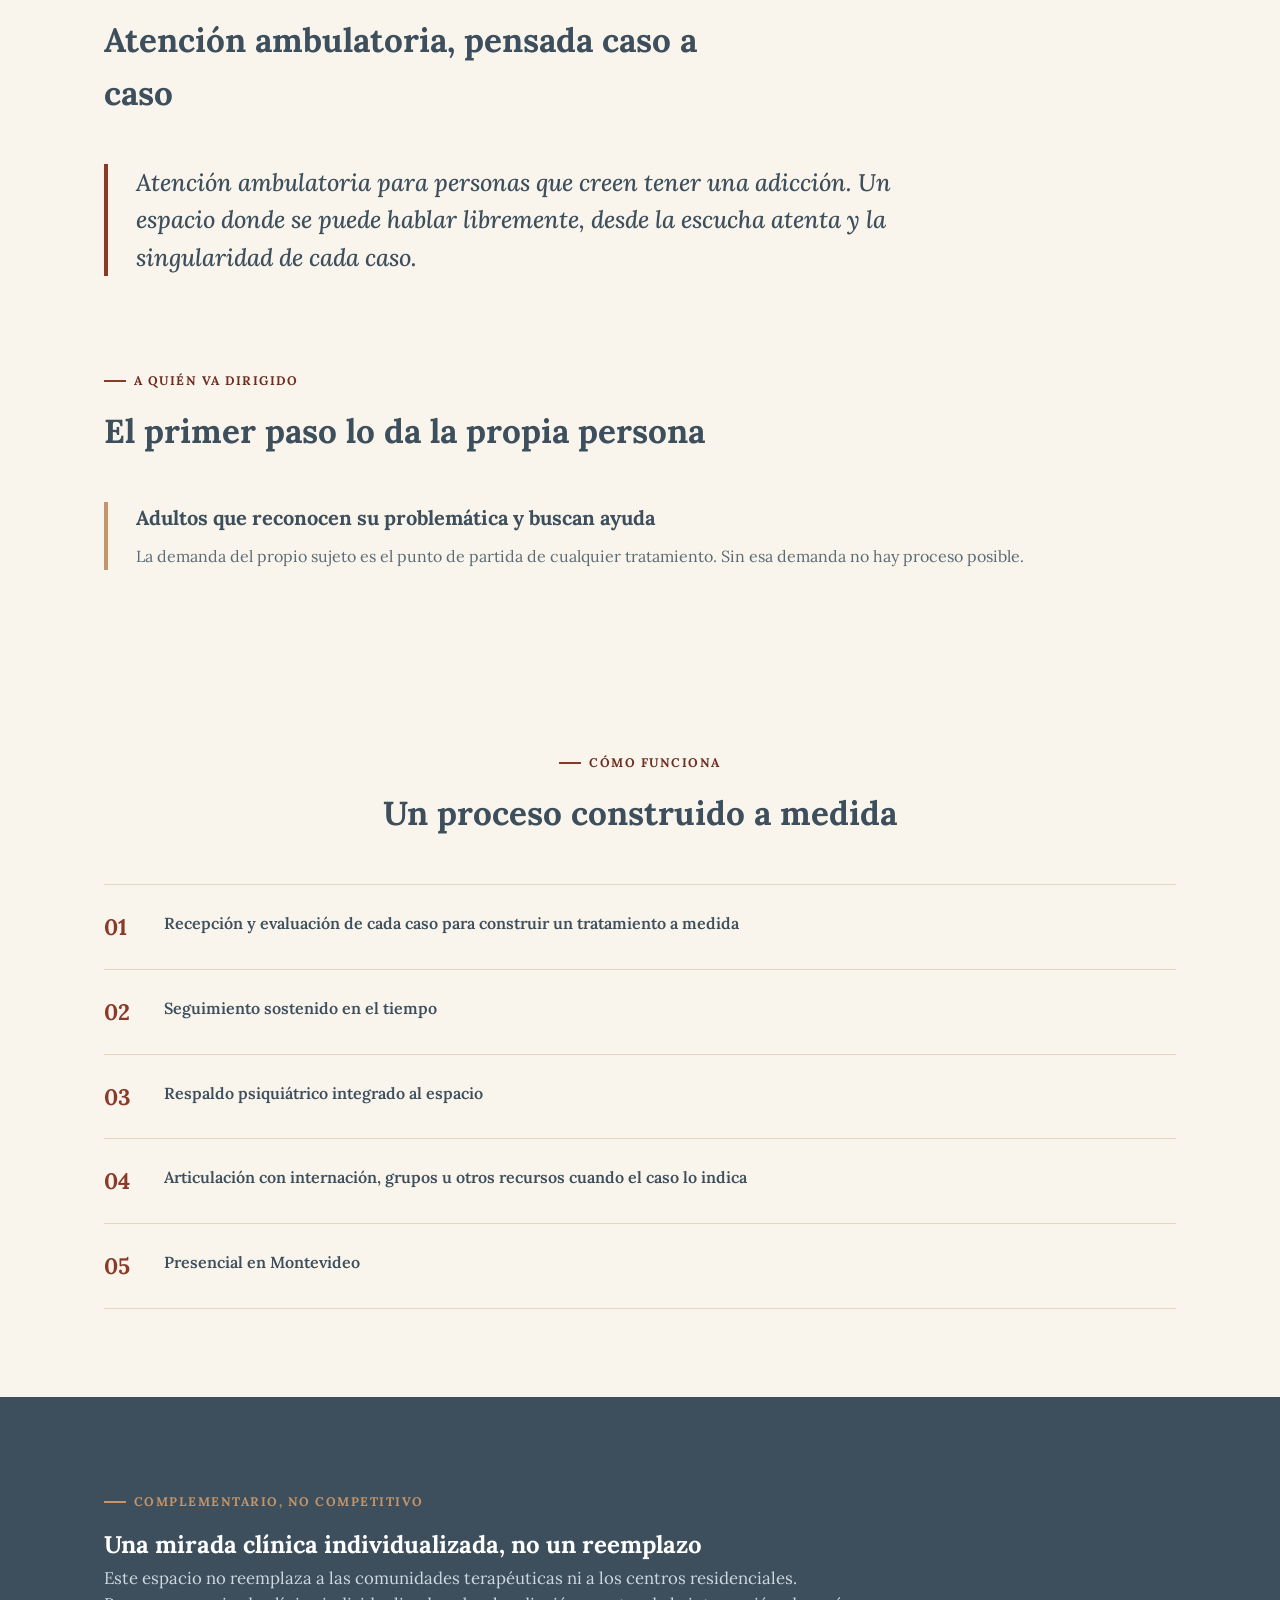
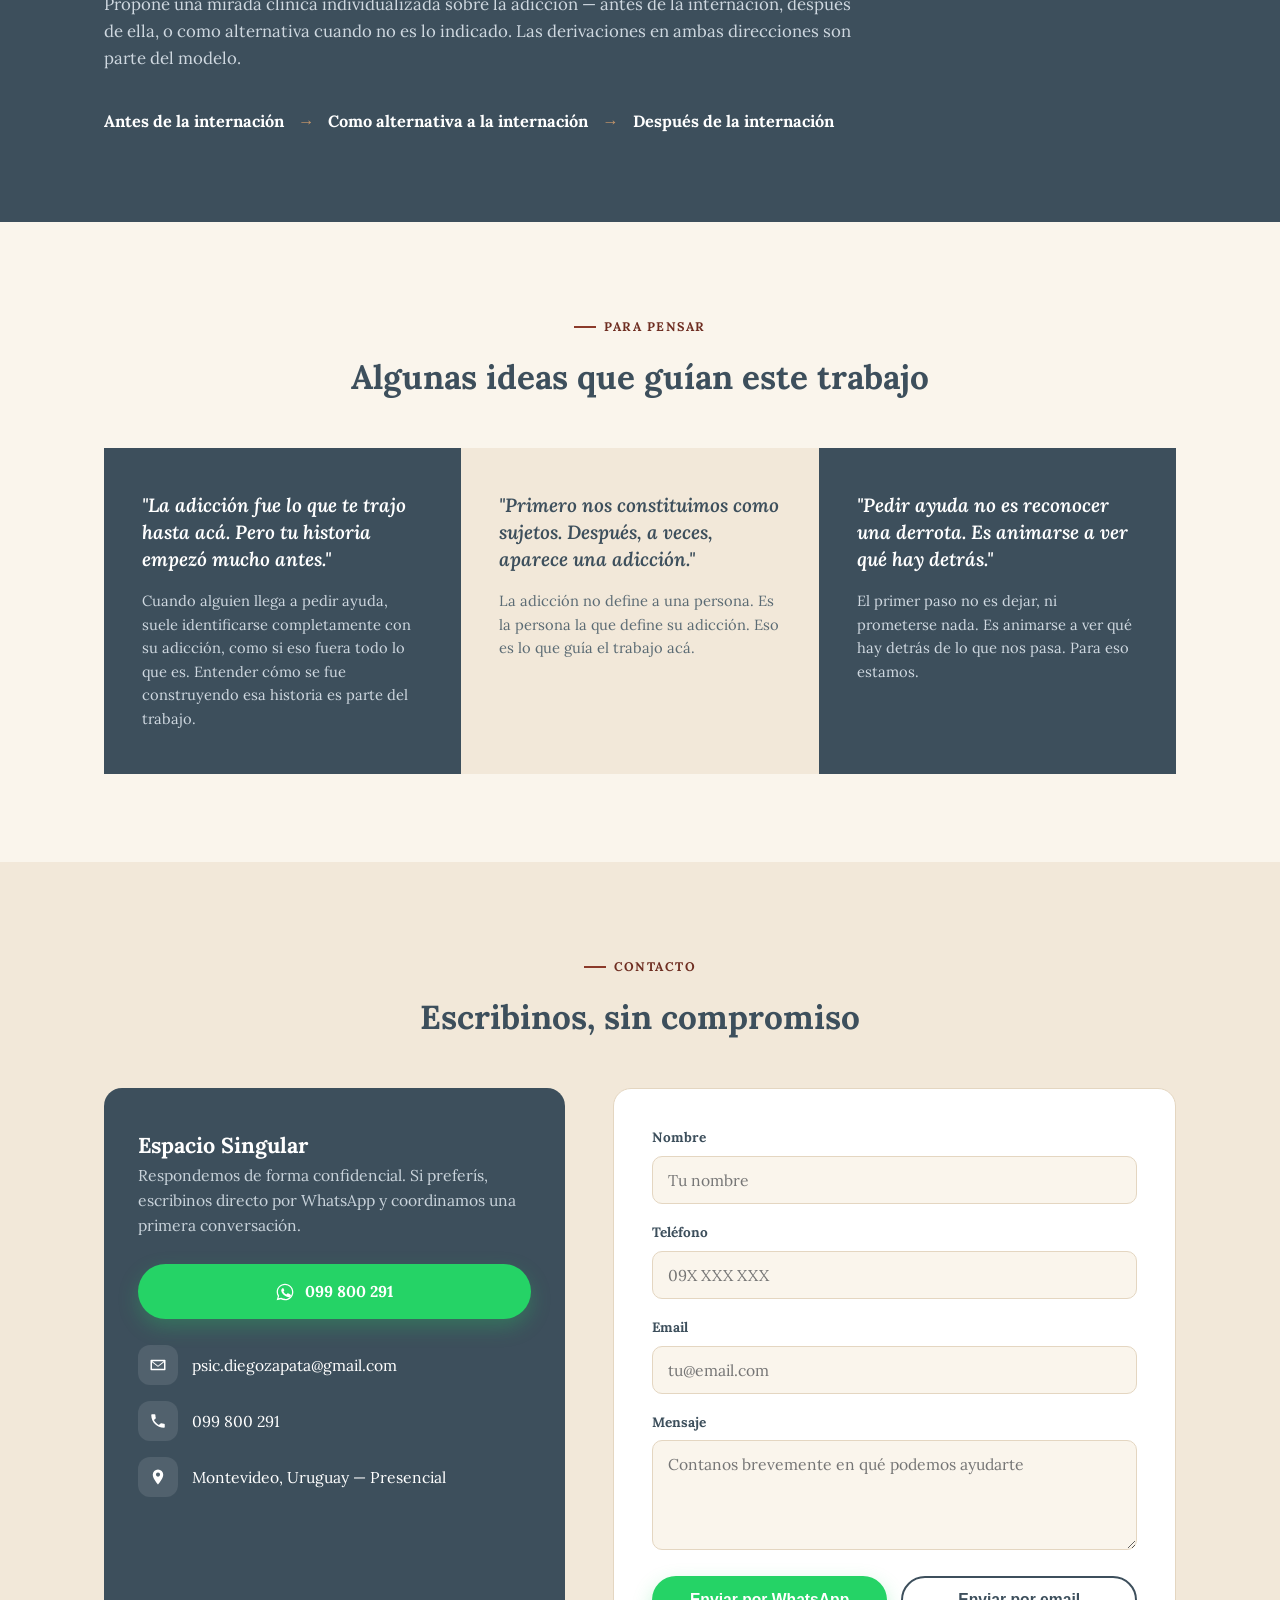
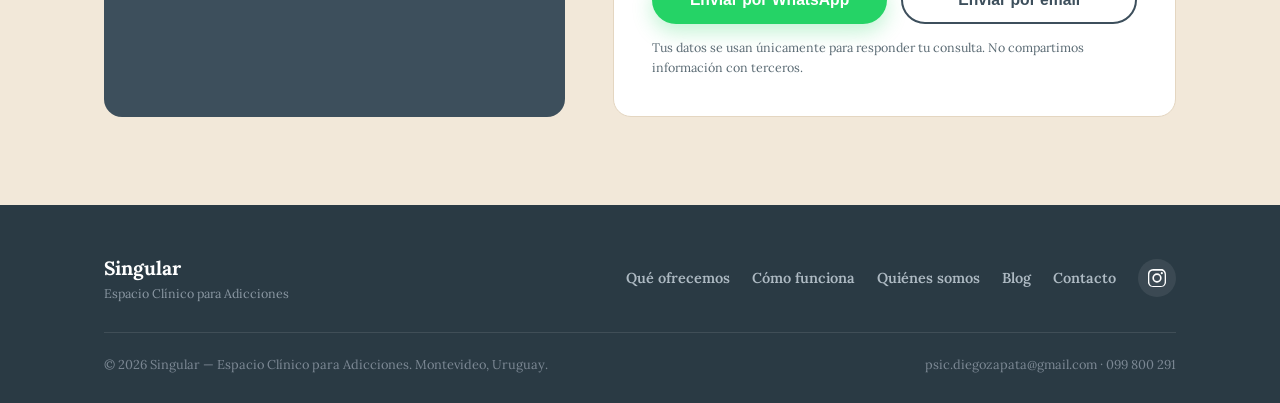
==== commit 48d0563c: "Add files via upload" ====
--- a/index.html
+++ b/index.html
@@ -1,16 +1,31 @@
 ﻿<!DOCTYPE html>
 <html lang="es-UY">
 <head>
+<!-- Google Tag Manager -->
+<script>(function(w,d,s,l,i){w[l]=w[l]||[];w[l].push({'gtm.start':
+new Date().getTime(),event:'gtm.js'});var f=d.getElementsByTagName(s)[0],
+j=d.createElement(s),dl=l!='dataLayer'?'&l='+l:'';j.async=true;j.src=
+'https://www.googletagmanager.com/gtm.js?id='+i+dl;f.parentNode.insertBefore(j,f);
+})(window,document,'script','dataLayer','GTM-W2B3HFNC');</script>
+<!-- End Google Tag Manager -->
 <meta charset="UTF-8">
 <meta name="viewport" content="width=device-width, initial-scale=1.0">
 <title>Singular — Espacio Clínico para Adicciones | Montevideo</title>
 <meta name="description" content="Atención ambulatoria e individualizada para personas que reconocen una adicción y buscan ayuda. Psicólogo Diego Zapata. Presencial en Montevideo.">
+<link rel="icon" type="image/svg+xml" href="singular-isotipo.svg">
+<link rel="icon" type="image/png" sizes="32x32" href="favicon-32x32.png">
+<link rel="icon" type="image/png" sizes="16x16" href="favicon-16x16.png">
+<link rel="apple-touch-icon" sizes="180x180" href="apple-touch-icon.png">
 <link rel="preconnect" href="https://fonts.googleapis.com">
 <link rel="preconnect" href="https://fonts.gstatic.com" crossorigin>
 <link href="https://fonts.googleapis.com/css2?family=Lora:ital,wght@0,400;0,500;0,600;0,700;1,400;1,500&display=swap" rel="stylesheet">
 <link rel="stylesheet" href="styles.css">
 </head>
 <body>
+<!-- Google Tag Manager (noscript) -->
+<noscript><iframe src="https://www.googletagmanager.com/ns.html?id=GTM-W2B3HFNC"
+height="0" width="0" style="display:none;visibility:hidden"></iframe></noscript>
+<!-- End Google Tag Manager (noscript) -->
 
 <header>
   <nav>
@@ -45,9 +60,6 @@
 
 <!-- HERO -->
 <section class="hero" id="inicio">
-  <div class="hero-bg">
-    <img src="image banner hero.jpg" alt="Espacio Singular — acompañamiento cercano en el tratamiento de adicciones">
-  </div>
   <div class="wrap">
     <div class="hero-content">
       <h1 class="quote">"No hay un tratamiento único para las adicciones. Hay <span>un tratamiento único para cada persona.</span>"</h1>
--- a/styles.css
+++ b/styles.css
@@ -79,13 +79,7 @@
 }
 
 /* HERO (imagen de fondo, texto superpuesto) — base: mobile compacto y centrado */
-.hero{position:relative;min-height:auto;display:flex;align-items:center;overflow:hidden;padding:96px 0 56px;}
-.hero-bg{position:absolute;inset:0;z-index:0;}
-.hero-bg img{width:100%;height:100%;object-fit:cover;object-position:center 42%;}
-.hero-bg::after{
-  content:"";position:absolute;inset:0;
-  background:linear-gradient(180deg, rgba(24,33,39,.55) 0%, rgba(24,33,39,.62) 60%, rgba(24,33,39,.7) 100%);
-}
+.hero{position:relative;min-height:auto;display:flex;align-items:center;overflow:hidden;padding:96px 0 56px;background:var(--navy);}
 .hero .wrap{position:relative;z-index:1;display:flex;justify-content:center;}
 .hero-content{max-width:100%;text-align:center;}
 .hero .eyebrow{color:var(--ocre);}
@@ -170,13 +164,6 @@
   width:150px;height:150px;border-radius:50%;object-fit:cover;margin-bottom:20px;
   border:5px solid var(--cream);box-shadow:0 14px 30px -12px rgba(61,79,92,.3);
 }
-.avatar-placeholder{
-  width:150px;height:150px;border-radius:50%;margin-bottom:20px;
-  border:5px solid var(--cream);box-shadow:0 14px 30px -12px rgba(61,79,92,.3);
-  background:linear-gradient(145deg, #E3E7D9, var(--cream));
-  display:flex;align-items:center;justify-content:center;
-}
-.avatar-placeholder svg{width:64px;height:64px;fill:#8C9A83;}
 .team-name{font-size:1.2rem;font-weight:700;color:var(--navy);margin-bottom:2px;}
 .team-role{color:var(--terracota-dark);font-weight:700;font-size:.8rem;text-transform:uppercase;letter-spacing:.06em;margin-bottom:14px;}
 .team-bio{color:var(--ink-soft);font-size:.94rem;margin-bottom:14px;}
@@ -187,12 +174,8 @@
 }
 .team-social:hover{background:var(--navy);color:#fff;}
 .team-social svg{width:17px;height:17px;}
-.placeholder-note{
-  font-size:.74rem;font-weight:700;color:var(--teal-dark);background:#EAF0E3;
-  border-radius:100px;padding:5px 12px;text-transform:uppercase;letter-spacing:.04em;
-}
-@media(min-width:861px){
-  .team-grid{grid-template-columns:repeat(3,1fr);max-width:none;margin:0;}
+@media(min-width:861px){
+  .team-grid{grid-template-columns:repeat(2,1fr);max-width:660px;margin:0 auto;}
 }
 
 /* BLOG — sin portadas ni tarjetas, divisores editoriales. Base: apilado. Desktop: 3 columnas. */
